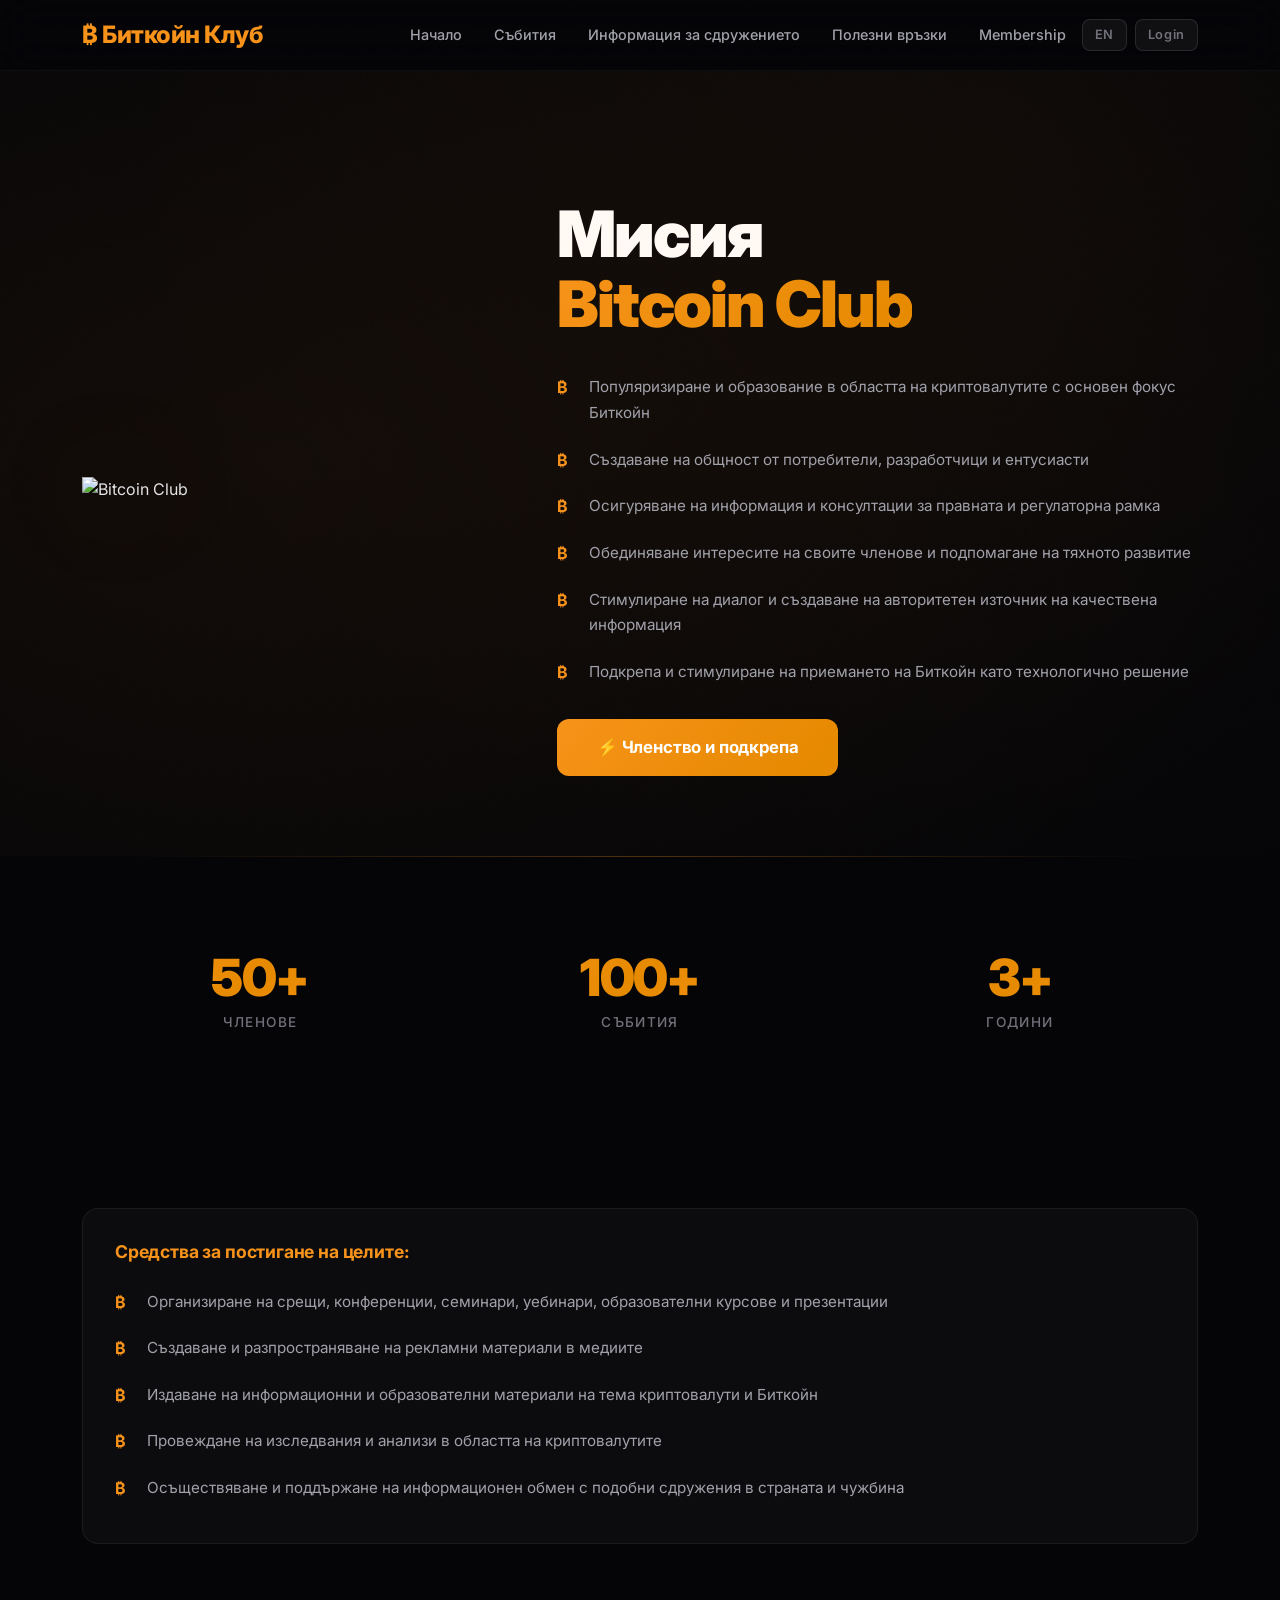
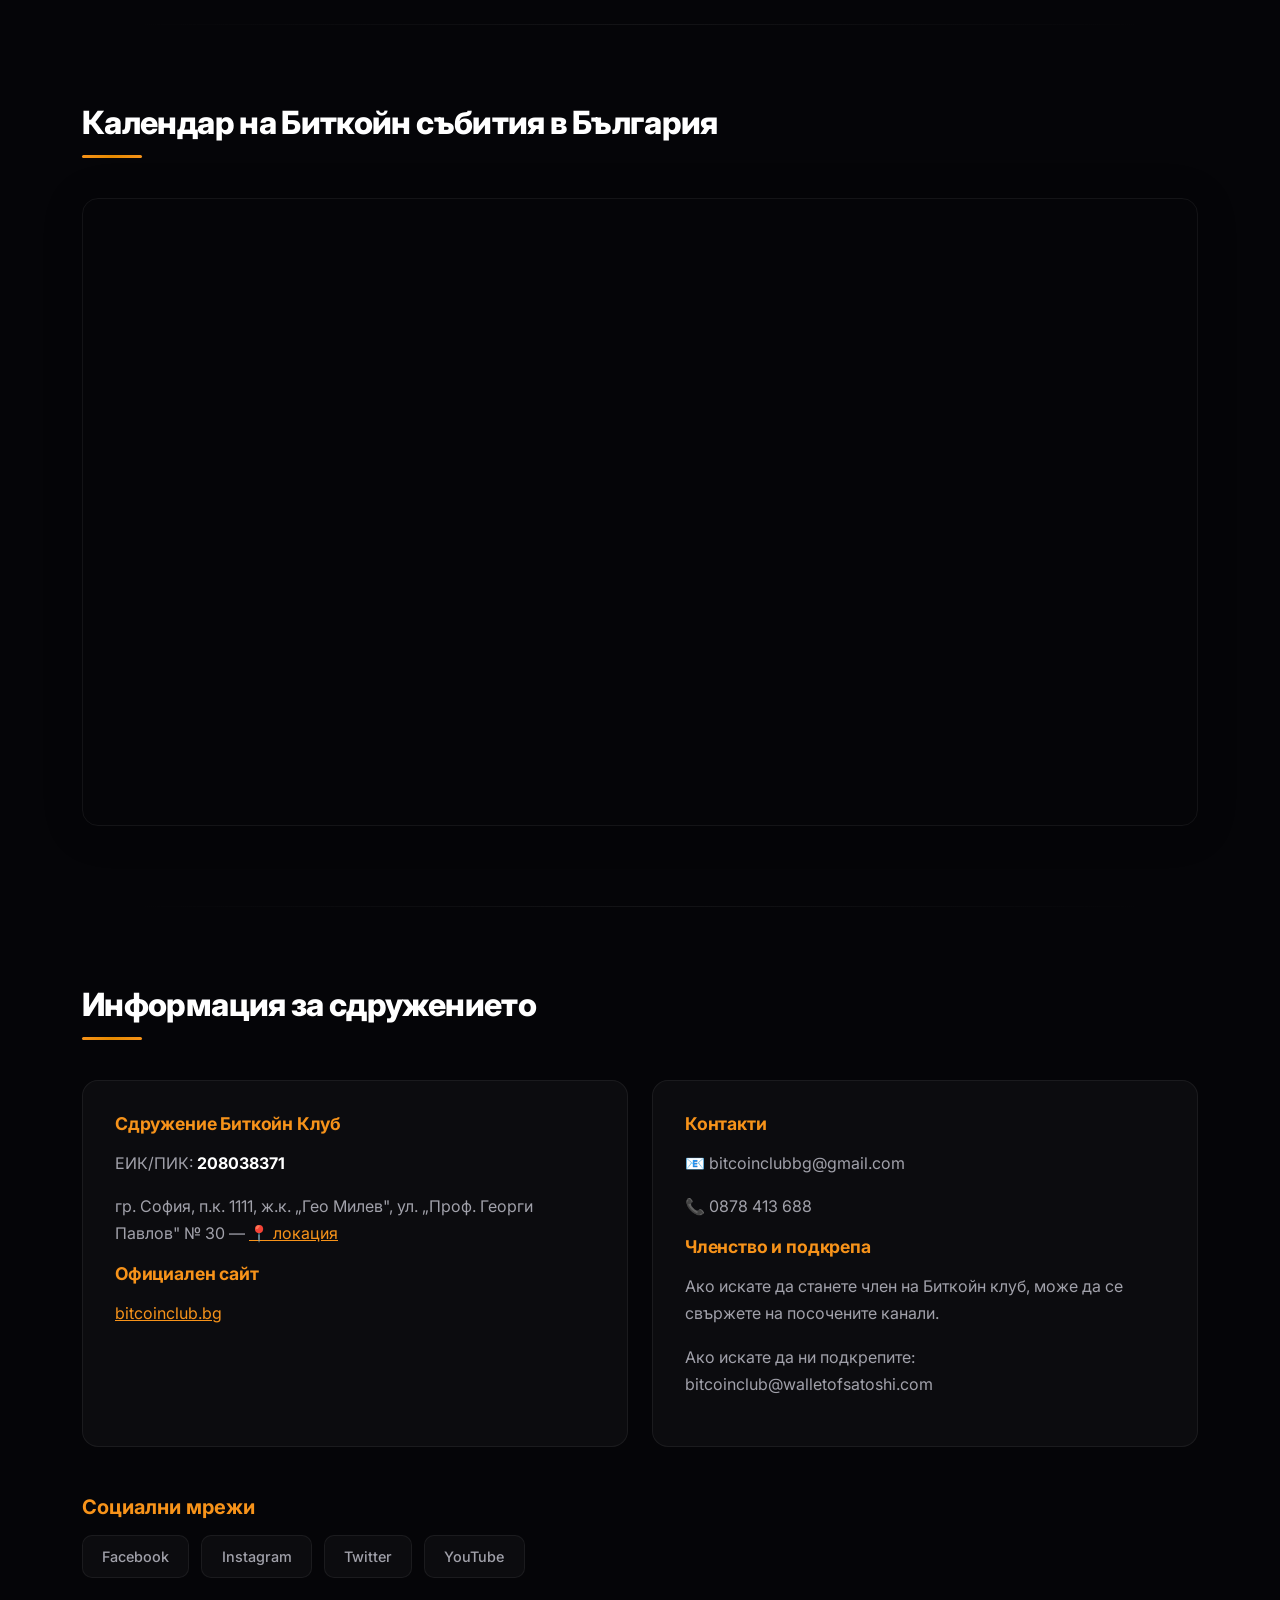
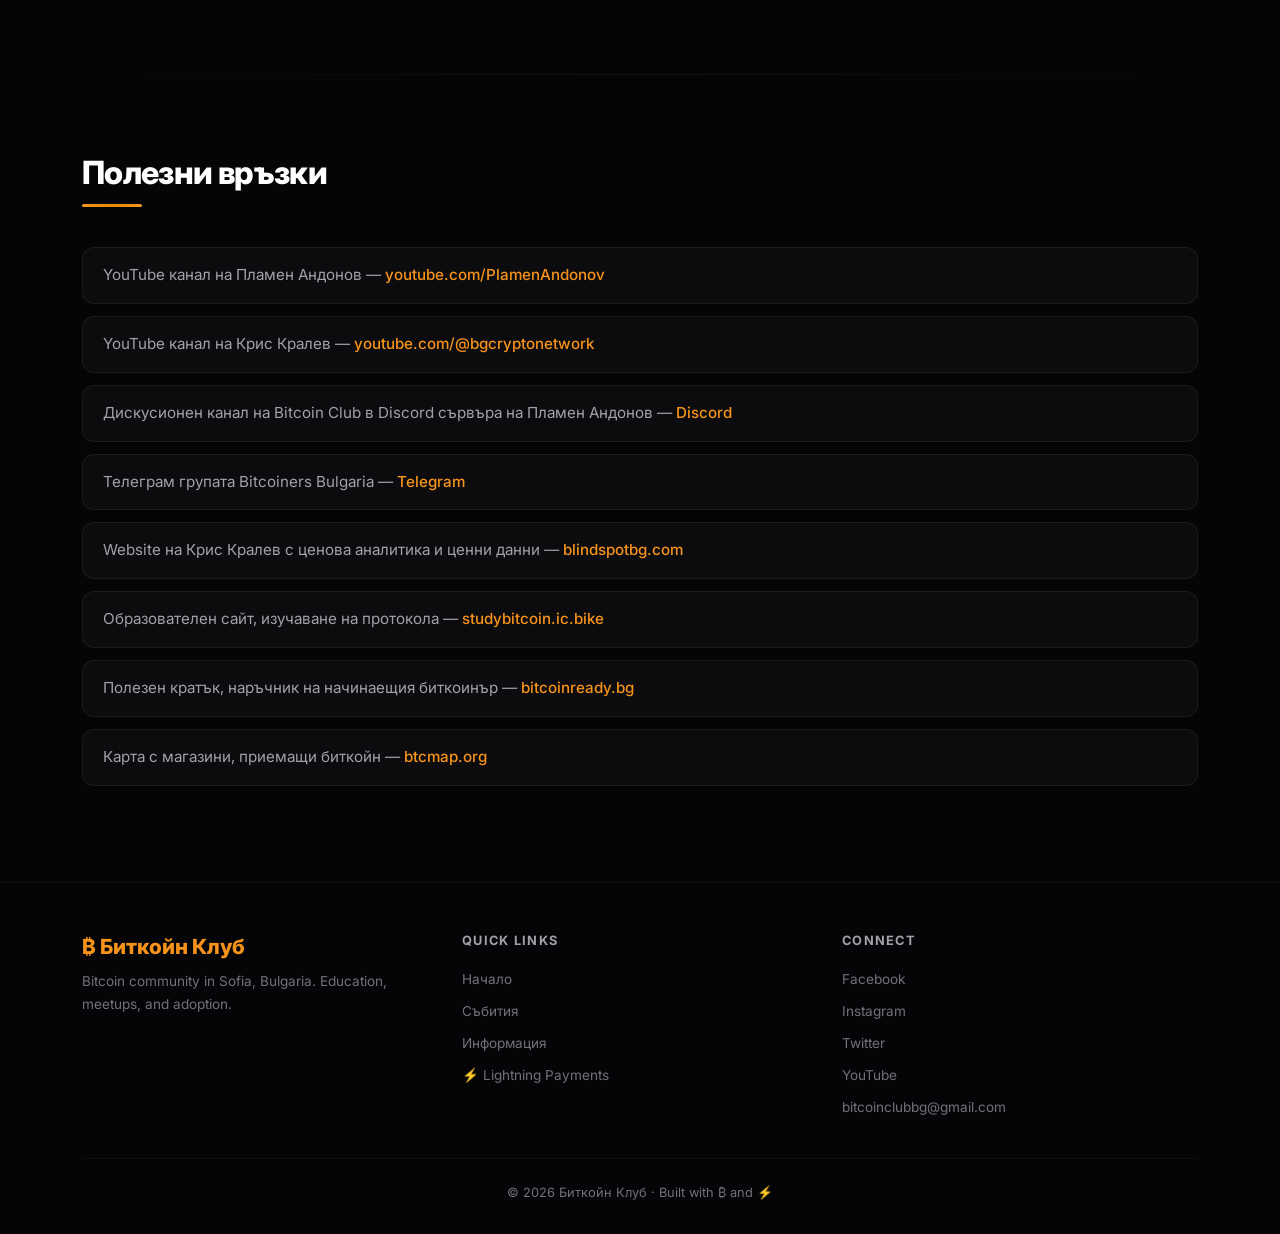
==== docs/index.html @ d2f2cc56 "feat: add static landing page deployment" ====
<!DOCTYPE html>
<html lang="bg" style="scroll-behavior: smooth;">
<head>
    <meta charset="utf-8" />
    <meta name="viewport" content="width=device-width, initial-scale=1.0" />
    <title>Bitcoin Club Sofia — Preview</title>
    <link rel="preconnect" href="https://fonts.googleapis.com" />
    <link rel="preconnect" href="https://fonts.gstatic.com" crossorigin />
    <link href="https://fonts.googleapis.com/css2?family=Inter:wght@300;400;500;600;700;800;900&display=swap" rel="stylesheet" />
    <link href="https://cdn.jsdelivr.net/npm/bootstrap@5.3.3/dist/css/bootstrap.min.css" rel="stylesheet" />
    <style>
/* Site base */
html { font-size: 14px; }
@media (min-width: 768px) { html { font-size: 16px; } }
html, body {
  background-color: #050508;
  color: #e4e4e7;
  font-family: 'Inter', -apple-system, BlinkMacSystemFont, 'Segoe UI', sans-serif;
}
a { color: #f7931a; transition: color 0.2s; }
a:hover { color: #ffa940; }

/* Landing Page — Bitcoin Club Sofia | Modern Redesign */
:root {
  --btc-orange: #f7931a;
  --btc-orange-light: #ffa940;
  --btc-dark: #0a0a0f;
  --btc-darker: #050508;
  --btc-card: rgba(255, 255, 255, 0.03);
  --btc-card-border: rgba(255, 255, 255, 0.06);
  --btc-card-hover: rgba(255, 255, 255, 0.05);
  --btc-accent: #f7931a;
  --btc-text: #e4e4e7;
  --btc-text-secondary: #a1a1aa;
  --btc-muted: #71717a;
  --btc-glow: rgba(247, 147, 26, 0.15);
  --btc-gradient: linear-gradient(135deg, #f7931a 0%, #e68a00 50%, #f7931a 100%);
  --radius: 16px;
  --transition: 0.3s cubic-bezier(0.4, 0, 0.2, 1);
}
* { font-family: 'Inter', -apple-system, BlinkMacSystemFont, 'Segoe UI', sans-serif; }
body { background-color: var(--btc-darker); color: var(--btc-text); overflow-x: hidden; }

.bc-navbar {
  background: rgba(5, 5, 8, 0.6);
  backdrop-filter: blur(20px) saturate(180%);
  -webkit-backdrop-filter: blur(20px) saturate(180%);
  border-bottom: 1px solid rgba(255, 255, 255, 0.04);
  padding: 0.75rem 0;
  transition: all var(--transition);
  z-index: 1000;
}
.bc-navbar.scrolled {
  background: rgba(5, 5, 8, 0.9);
  border-bottom-color: rgba(247, 147, 26, 0.1);
  box-shadow: 0 4px 30px rgba(0, 0, 0, 0.3);
}
.bc-navbar .navbar-brand { font-weight: 800; color: var(--btc-orange) !important; font-size: 1.5rem; letter-spacing: -0.02em; }
.bc-navbar .nav-link {
  color: var(--btc-text-secondary) !important; font-weight: 500; font-size: 0.9rem;
  padding: 0.5rem 1rem !important; transition: color var(--transition); position: relative;
}
.bc-navbar .nav-link::after {
  content: ''; position: absolute; bottom: 0; left: 50%; width: 0; height: 2px;
  background: var(--btc-orange); transition: all var(--transition); transform: translateX(-50%); border-radius: 1px;
}
.bc-navbar .nav-link:hover { color: #fff !important; }
.bc-navbar .nav-link:hover::after { width: 60%; }
.bc-lang-button {
  color: var(--btc-muted); background: rgba(255,255,255,0.05); border: 1px solid rgba(255,255,255,0.1);
  border-radius: 8px; padding: 0.35rem 0.75rem; font-size: 0.8rem; font-weight: 600;
  letter-spacing: 0.05em; transition: all var(--transition); text-decoration: none;
}
.bc-lang-button:hover { border-color: var(--btc-orange); color: var(--btc-orange); background: rgba(247,147,26,0.05); }
.navbar-toggler { border: 1px solid rgba(255,255,255,0.1); padding: 0.4rem 0.6rem; }
.navbar-toggler-icon { filter: invert(1); }

.bc-hero {
  padding: 8rem 0 5rem; position: relative; overflow: hidden; min-height: 80vh; display: flex; align-items: center;
}
.bc-hero::before {
  content: ''; position: absolute; top: -50%; left: -20%; width: 140%; height: 200%;
  background: radial-gradient(ellipse at 30% 50%, rgba(247,147,26,0.06) 0%, transparent 60%),
              radial-gradient(ellipse at 70% 30%, rgba(247,147,26,0.04) 0%, transparent 50%);
  pointer-events: none; animation: heroGlow 8s ease-in-out infinite alternate;
}
@keyframes heroGlow { 0% { opacity: 0.6; transform: scale(1); } 100% { opacity: 1; transform: scale(1.05); } }
.bc-hero h1 {
  font-size: clamp(2.5rem, 5vw, 4rem); font-weight: 900; color: #fff; line-height: 1.1;
  letter-spacing: -0.03em; margin-bottom: 1.5rem;
}
.bc-hero h1 .bc-highlight {
  background: var(--btc-gradient); background-size: 200% auto;
  -webkit-background-clip: text; -webkit-text-fill-color: transparent; background-clip: text;
  animation: shimmer 3s ease-in-out infinite;
}
@keyframes shimmer { 0%, 100% { background-position: 0% center; } 50% { background-position: 200% center; } }
.bc-hero-img {
  max-width: 320px;
  filter: drop-shadow(0 0 60px rgba(247,147,26,0.25)) drop-shadow(0 0 120px rgba(247,147,26,0.1));
  animation: float 6s ease-in-out infinite;
}
@keyframes float { 0%, 100% { transform: translateY(0); } 50% { transform: translateY(-15px); } }

.bc-goals { list-style: none; padding: 0; margin: 0; }
.bc-goals li { padding: 0.65rem 0 0.65rem 2rem; position: relative; line-height: 1.7; color: var(--btc-text-secondary); font-size: 0.95rem; }
.bc-goals li::before { content: '₿'; position: absolute; left: 0; color: var(--btc-orange); font-weight: 700; font-size: 1rem; }

.bc-cta {
  background: var(--btc-gradient); background-size: 200% auto; color: #fff; border: none;
  padding: 1rem 2.5rem; font-size: 1.05rem; font-weight: 700; border-radius: 12px;
  text-decoration: none; display: inline-flex; align-items: center; gap: 0.5rem;
  transition: all var(--transition); position: relative; overflow: hidden; letter-spacing: -0.01em;
}
.bc-cta:hover {
  transform: translateY(-3px); color: #fff; background-position: right center;
  box-shadow: 0 8px 30px rgba(247,147,26,0.35), 0 0 60px rgba(247,147,26,0.1);
}

.bc-stats { padding: 4rem 0; position: relative; }
.bc-stats::before { content: ''; position: absolute; top: 0; left: 10%; right: 10%; height: 1px; background: linear-gradient(90deg, transparent, rgba(247,147,26,0.3), transparent); }
.bc-stat-item { text-align: center; padding: 2rem 1rem; }
.bc-stat-number {
  font-size: clamp(2.5rem, 4vw, 3.5rem); font-weight: 900;
  background: var(--btc-gradient); -webkit-background-clip: text; -webkit-text-fill-color: transparent;
  background-clip: text; line-height: 1; margin-bottom: 0.5rem; letter-spacing: -0.03em;
}
.bc-stat-label { font-size: 0.85rem; color: var(--btc-muted); font-weight: 500; text-transform: uppercase; letter-spacing: 0.1em; }

.bc-section { padding: 5rem 0; position: relative; }
.bc-section + .bc-section::before { content: ''; position: absolute; top: 0; left: 10%; right: 10%; height: 1px; background: linear-gradient(90deg, transparent, rgba(255,255,255,0.06), transparent); }
.bc-section-title {
  font-size: clamp(1.5rem, 3vw, 2rem); font-weight: 800; color: #fff; margin-bottom: 2.5rem;
  letter-spacing: -0.02em; position: relative; display: inline-block;
}
.bc-section-title::after { content: ''; display: block; width: 60px; height: 3px; background: var(--btc-gradient); border-radius: 2px; margin-top: 0.75rem; }

.bc-card {
  background: var(--btc-card); border: 1px solid var(--btc-card-border); border-radius: var(--radius);
  padding: 2rem; transition: all var(--transition); position: relative; overflow: hidden;
}
.bc-card:hover { background: var(--btc-card-hover); border-color: rgba(247,147,26,0.12); transform: translateY(-2px); box-shadow: 0 8px 40px rgba(0,0,0,0.2); }
.bc-card h5 { color: var(--btc-orange); font-weight: 700; font-size: 1.1rem; letter-spacing: -0.01em; margin-bottom: 1rem; }
.bc-card p { color: var(--btc-text-secondary); line-height: 1.7; }

.bc-calendar-wrap { border-radius: var(--radius); overflow: hidden; border: 1px solid var(--btc-card-border); box-shadow: 0 4px 40px rgba(0,0,0,0.2); }

.bc-social-links { display: flex; flex-wrap: wrap; gap: 0.75rem; list-style: none; padding: 0; }
.bc-social-links a {
  display: inline-flex; align-items: center; gap: 0.5rem; padding: 0.6rem 1.2rem;
  background: var(--btc-card); border: 1px solid var(--btc-card-border); border-radius: 10px;
  color: var(--btc-text-secondary); text-decoration: none; font-size: 0.9rem; font-weight: 500;
  transition: all var(--transition);
}
.bc-social-links a:hover { border-color: var(--btc-orange); color: var(--btc-orange); background: rgba(247,147,26,0.05); transform: translateY(-2px); box-shadow: 0 4px 20px rgba(247,147,26,0.1); }

.bc-links-list { list-style: none; padding: 0; }
.bc-links-list li {
  padding: 1rem 1.25rem; border: 1px solid var(--btc-card-border); border-radius: 12px; margin-bottom: 0.75rem;
  background: var(--btc-card); transition: all var(--transition); font-size: 0.95rem; color: var(--btc-text-secondary);
}
.bc-links-list li:hover { border-color: rgba(247,147,26,0.15); background: var(--btc-card-hover); transform: translateX(4px); }
.bc-links-list a { color: var(--btc-orange); text-decoration: none; font-weight: 500; }
.bc-links-list a:hover { color: var(--btc-orange-light); }

.bc-footer { background: var(--btc-darker); border-top: 1px solid rgba(255,255,255,0.04); padding: 3rem 0 2rem; }
.bc-footer-brand { font-weight: 800; font-size: 1.3rem; color: var(--btc-orange); margin-bottom: 0.5rem; }
.bc-footer-text { color: var(--btc-muted); font-size: 0.85rem; line-height: 1.7; }
.bc-footer-title { font-weight: 700; font-size: 0.8rem; text-transform: uppercase; letter-spacing: 0.1em; color: var(--btc-text-secondary); margin-bottom: 1rem; }
.bc-footer-links { list-style: none; padding: 0; margin: 0; }
.bc-footer-links li { margin-bottom: 0.5rem; }
.bc-footer-links a { color: var(--btc-muted); text-decoration: none; font-size: 0.85rem; transition: color var(--transition); }
.bc-footer-links a:hover { color: var(--btc-orange); }
.bc-footer-bottom { border-top: 1px solid rgba(255,255,255,0.04); padding-top: 1.5rem; margin-top: 2rem; text-align: center; color: var(--btc-muted); font-size: 0.8rem; }

@media (max-width: 768px) {
  .bc-hero { padding: 6rem 0 3rem; min-height: auto; }
  .bc-hero-img { max-width: 200px; margin-bottom: 2rem; }
  .bc-section { padding: 3rem 0; }
  .bc-stat-item { padding: 1rem; }
  .bc-card { padding: 1.5rem; }
}
@media (max-width: 576px) {
  .bc-hero h1 { font-size: 2rem; }
  .bc-cta { width: 100%; justify-content: center; }
}

body::after {
  content: ''; position: fixed; inset: 0;
  background-image: url("data:image/svg+xml,%3Csvg viewBox='0 0 256 256' xmlns='http://www.w3.org/2000/svg'%3E%3Cfilter id='noise'%3E%3CfeTurbulence type='fractalNoise' baseFrequency='0.9' numOctaves='4' stitchTiles='stitch'/%3E%3C/filter%3E%3Crect width='100%25' height='100%25' filter='url(%23noise)' opacity='0.015'/%3E%3C/svg%3E");
  pointer-events: none; z-index: 9999; opacity: 0.4;
}
    </style>
</head>
<body>

<nav class="navbar navbar-expand-lg bc-navbar sticky-top" id="mainNav">
    <div class="container">
        <a class="navbar-brand" href="#home">₿ Биткойн Клуб</a>
        <button class="navbar-toggler" type="button" data-bs-toggle="collapse" data-bs-target="#navbarSupportedContent">
            <span class="navbar-toggler-icon"></span>
        </button>
        <div class="collapse navbar-collapse justify-content-end" id="navbarSupportedContent">
            <ul class="navbar-nav mb-2 mb-lg-0">
                <li class="nav-item"><a class="nav-link" href="#home">Начало</a></li>
                <li class="nav-item"><a class="nav-link" href="#calendar">Събития</a></li>
                <li class="nav-item"><a class="nav-link" href="#info">Информация за сдружението</a></li>
                <li class="nav-item"><a class="nav-link" href="#links">Полезни връзки</a></li>
                <li class="nav-item"><a class="nav-link" href="#">Membership</a></li>
            </ul>
            <div class="d-flex align-items-center">
                <a class="btn btn-sm bc-lang-button" href="#">EN</a>
            </div>
            <div class="d-flex align-items-center ms-2">
                <a class="btn btn-sm bc-lang-button" href="#">Login</a>
            </div>
        </div>
    </div>
</nav>

<section class="bc-hero" id="home">
    <div class="container">
        <div class="row align-items-center">
            <div class="col-12 col-md-5 text-center text-md-start mb-4 mb-md-0">
                <img src="https://upload.wikimedia.org/wikipedia/commons/thumb/4/46/Bitcoin.svg/800px-Bitcoin.svg.png" class="bc-hero-img img-fluid" alt="Bitcoin Club" />
            </div>
            <div class="col-12 col-md-7">
                <h1>Мисия<br/><span class="bc-highlight">Bitcoin Club</span></h1>
                <ul class="bc-goals mt-4">
                    <li>Популяризиране и образование в областта на криптовалутите с основен фокус Биткойн</li>
                    <li>Създаване на общност от потребители, разработчици и ентусиасти</li>
                    <li>Осигуряване на информация и консултации за правната и регулаторна рамка</li>
                    <li>Обединяване интересите на своите членове и подпомагане на тяхното развитие</li>
                    <li>Стимулиране на диалог и създаване на авторитетен източник на качествена информация</li>
                    <li>Подкрепа и стимулиране на приемането на Биткойн като технологично решение</li>
                </ul>
                <a href="#" class="bc-cta mt-4">⚡ Членство и подкрепа</a>
            </div>
        </div>
    </div>
</section>

<section class="bc-stats">
    <div class="container">
        <div class="row">
            <div class="col-4">
                <div class="bc-stat-item">
                    <div class="bc-stat-number">50+</div>
                    <div class="bc-stat-label">Членове</div>
                </div>
            </div>
            <div class="col-4">
                <div class="bc-stat-item">
                    <div class="bc-stat-number">100+</div>
                    <div class="bc-stat-label">Събития</div>
                </div>
            </div>
            <div class="col-4">
                <div class="bc-stat-item">
                    <div class="bc-stat-number">3+</div>
                    <div class="bc-stat-label">Години</div>
                </div>
            </div>
        </div>
    </div>
</section>

<section class="bc-section">
    <div class="container">
        <div class="bc-card">
            <h5>Средства за постигане на целите:</h5>
            <ul class="bc-goals">
                <li>Организиране на срещи, конференции, семинари, уебинари, образователни курсове и презентации</li>
                <li>Създаване и разпространяване на рекламни материали в медиите</li>
                <li>Издаване на информационни и образователни материали на тема криптовалути и Биткойн</li>
                <li>Провеждане на изследвания и анализи в областта на криптовалутите</li>
                <li>Осъществяване и поддържане на информационен обмен с подобни сдружения в страната и чужбина</li>
            </ul>
        </div>
    </div>
</section>

<section class="bc-section" id="calendar">
    <div class="container">
        <h2 class="bc-section-title">Календар на Биткойн събития в България</h2>
        <div class="bc-calendar-wrap">
            <div class="ratio ratio-16x9">
                <iframe src="https://calendar.google.com/calendar/embed?src=ef1b943ddbe088897fb86e9ddac3a57f3bbc0f303c93f6608369ff1926fc97cc%40group.calendar.google.com&ctz=Europe%2FSofia" style="border: 0;" loading="lazy"></iframe>
            </div>
        </div>
    </div>
</section>

<section class="bc-section" id="info">
    <div class="container">
        <h2 class="bc-section-title">Информация за сдружението</h2>
        <div class="row g-4">
            <div class="col-md-6">
                <div class="bc-card h-100">
                    <h5>Сдружение Биткойн Клуб</h5>
                    <p>ЕИК/ПИК: <strong style="color: #fff;">208038371</strong></p>
                    <p>гр. София, п.к. 1111, ж.к. „Гео Милев", ул. „Проф. Георги Павлов" № 30 —
                        <a href="https://maps.app.goo.gl/t3J85eSAowYXqP7S8" target="_blank" style="color: var(--btc-orange);">📍 локация</a>
                    </p>
                    <h5 class="mt-3">Официален сайт</h5>
                    <p><a href="http://bitcoinclub.bg" target="_blank" style="color: var(--btc-orange);">bitcoinclub.bg</a></p>
                </div>
            </div>
            <div class="col-md-6">
                <div class="bc-card h-100">
                    <h5>Контакти</h5>
                    <p>📧 bitcoinclubbg@gmail.com</p>
                    <p>📞 0878 413 688</p>
                    <h5 class="mt-3">Членство и подкрепа</h5>
                    <p>Ако искате да станете член на Биткойн клуб, може да се свържете на посочените канали.</p>
                    <p>Ако искате да ни подкрепите: bitcoinclub@walletofsatoshi.com</p>
                </div>
            </div>
        </div>
        <div class="mt-5">
            <h5 style="color: var(--btc-orange); font-weight: 700;">Социални мрежи</h5>
            <ul class="bc-social-links mt-3">
                <li><a href="https://www.facebook.com/bitcoinclubbg" target="_blank">Facebook</a></li>
                <li><a href="https://www.instagram.com/bitcoinclubbg" target="_blank">Instagram</a></li>
                <li><a href="https://twitter.com/bitcoinclubbg" target="_blank">Twitter</a></li>
                <li><a href="https://www.youtube.com/@bitcoinclubbg" target="_blank">YouTube</a></li>
            </ul>
        </div>
    </div>
</section>

<section class="bc-section" id="links">
    <div class="container">
        <h2 class="bc-section-title">Полезни връзки</h2>
        <ul class="bc-links-list">
            <li>YouTube канал на Пламен Андонов — <a href="https://www.youtube.com/PlamenAndonov" target="_blank">youtube.com/PlamenAndonov</a></li>
            <li>YouTube канал на Крис Кралев — <a href="https://www.youtube.com/@bgcryptonetwork" target="_blank">youtube.com/@bgcryptonetwork</a></li>
            <li>Дискусионен канал на Bitcoin Club в Discord сървъра на Пламен Андонов — <a href="https://discord.com/channels/798854534537543701/1163216416674168952" target="_blank">Discord</a></li>
            <li>Телеграм групата Bitcoiners Bulgaria — <a href="https://t.me/+YqOiz2O6xZc4YTM0" target="_blank">Telegram</a></li>
            <li>Website на Крис Кралев с ценова аналитика и ценни данни — <a href="https://www.blindspotbg.com/bg" target="_blank">blindspotbg.com</a></li>
            <li>Образователен сайт, изучаване на протокола — <a href="https://studybitcoin.ic.bike" target="_blank">studybitcoin.ic.bike</a></li>
            <li>Полезен кратък, наръчник на начинаещия биткоинър — <a href="https://bitcoinready.bg/" target="_blank">bitcoinready.bg</a></li>
            <li>Карта с магазини, приемащи биткойн — <a href="https://btcmap.org/" target="_blank">btcmap.org</a></li>
        </ul>
    </div>
</section>

<footer class="bc-footer">
    <div class="container">
        <div class="row g-4">
            <div class="col-md-4">
                <div class="bc-footer-brand">₿ Биткойн Клуб</div>
                <p class="bc-footer-text">Bitcoin community in Sofia, Bulgaria. Education, meetups, and adoption.</p>
            </div>
            <div class="col-md-4">
                <div class="bc-footer-title">Quick Links</div>
                <ul class="bc-footer-links">
                    <li><a href="#home">Начало</a></li>
                    <li><a href="#calendar">Събития</a></li>
                    <li><a href="#info">Информация</a></li>
                    <li><a href="#">⚡ Lightning Payments</a></li>
                </ul>
            </div>
            <div class="col-md-4">
                <div class="bc-footer-title">Connect</div>
                <ul class="bc-footer-links">
                    <li><a href="https://www.facebook.com/bitcoinclubbg" target="_blank">Facebook</a></li>
                    <li><a href="https://www.instagram.com/bitcoinclubbg" target="_blank">Instagram</a></li>
                    <li><a href="https://twitter.com/bitcoinclubbg" target="_blank">Twitter</a></li>
                    <li><a href="https://www.youtube.com/@bitcoinclubbg" target="_blank">YouTube</a></li>
                    <li><a href="mailto:bitcoinclubbg@gmail.com">bitcoinclubbg@gmail.com</a></li>
                </ul>
            </div>
        </div>
        <div class="bc-footer-bottom">&copy; 2026 Биткойн Клуб · Built with ₿ and ⚡</div>
    </div>
</footer>

<script src="https://cdn.jsdelivr.net/npm/bootstrap@5.3.3/dist/js/bootstrap.bundle.min.js"></script>
<script>
const nav = document.getElementById('mainNav');
window.addEventListener('scroll', () => { nav.classList.toggle('scrolled', window.scrollY > 50); });
</script>
</body>
</html>
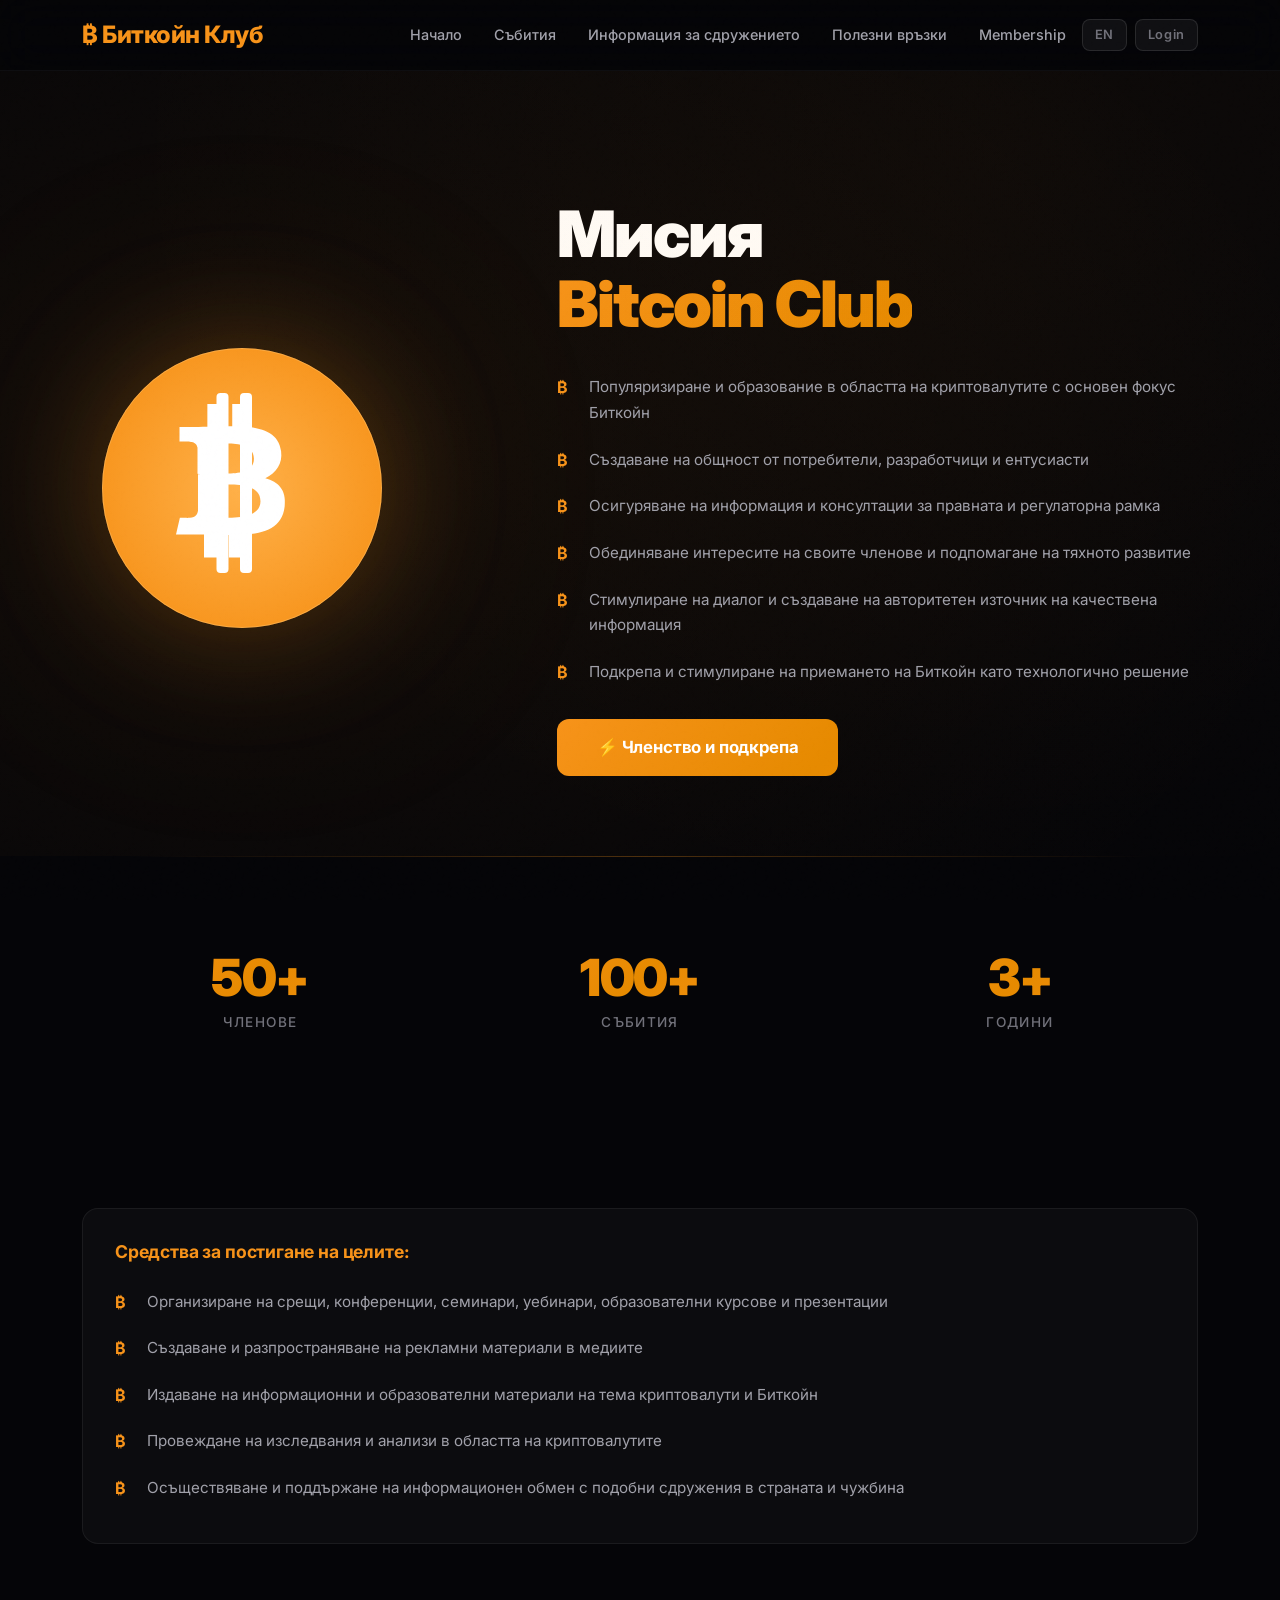
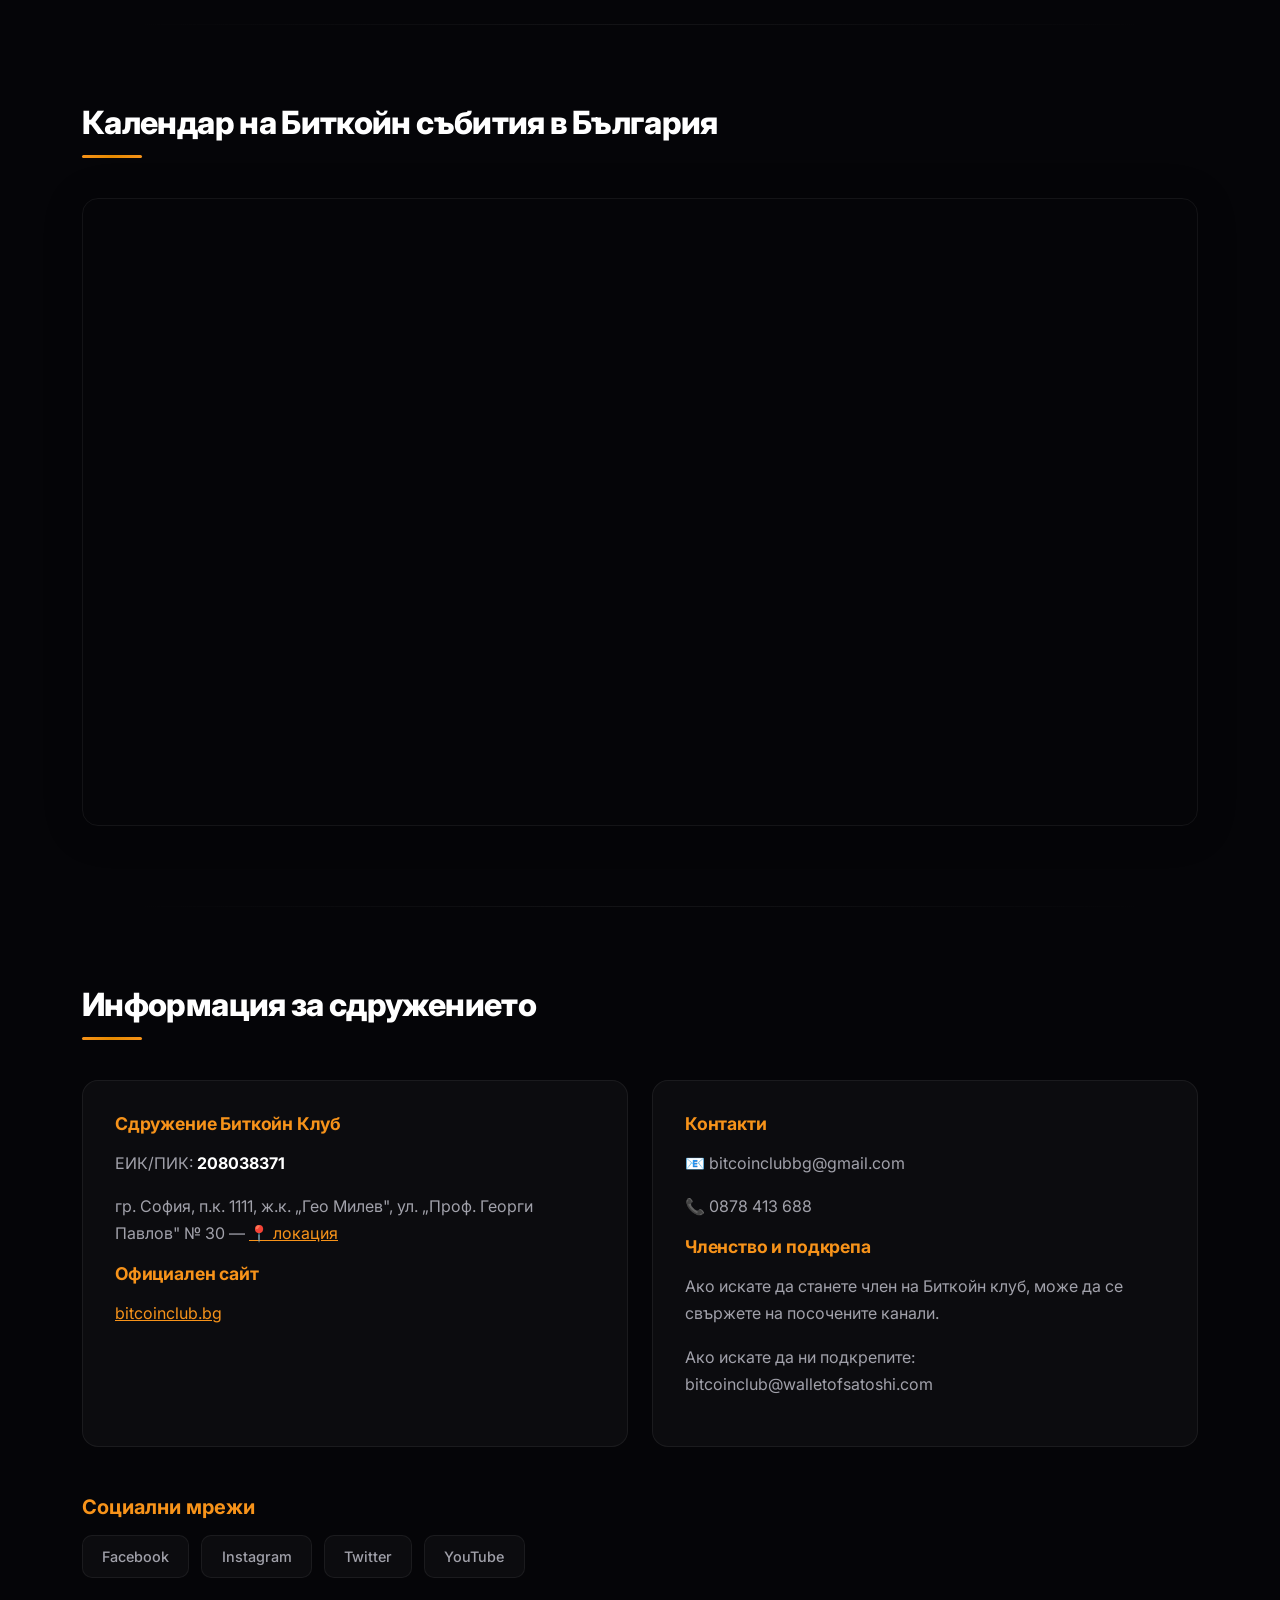
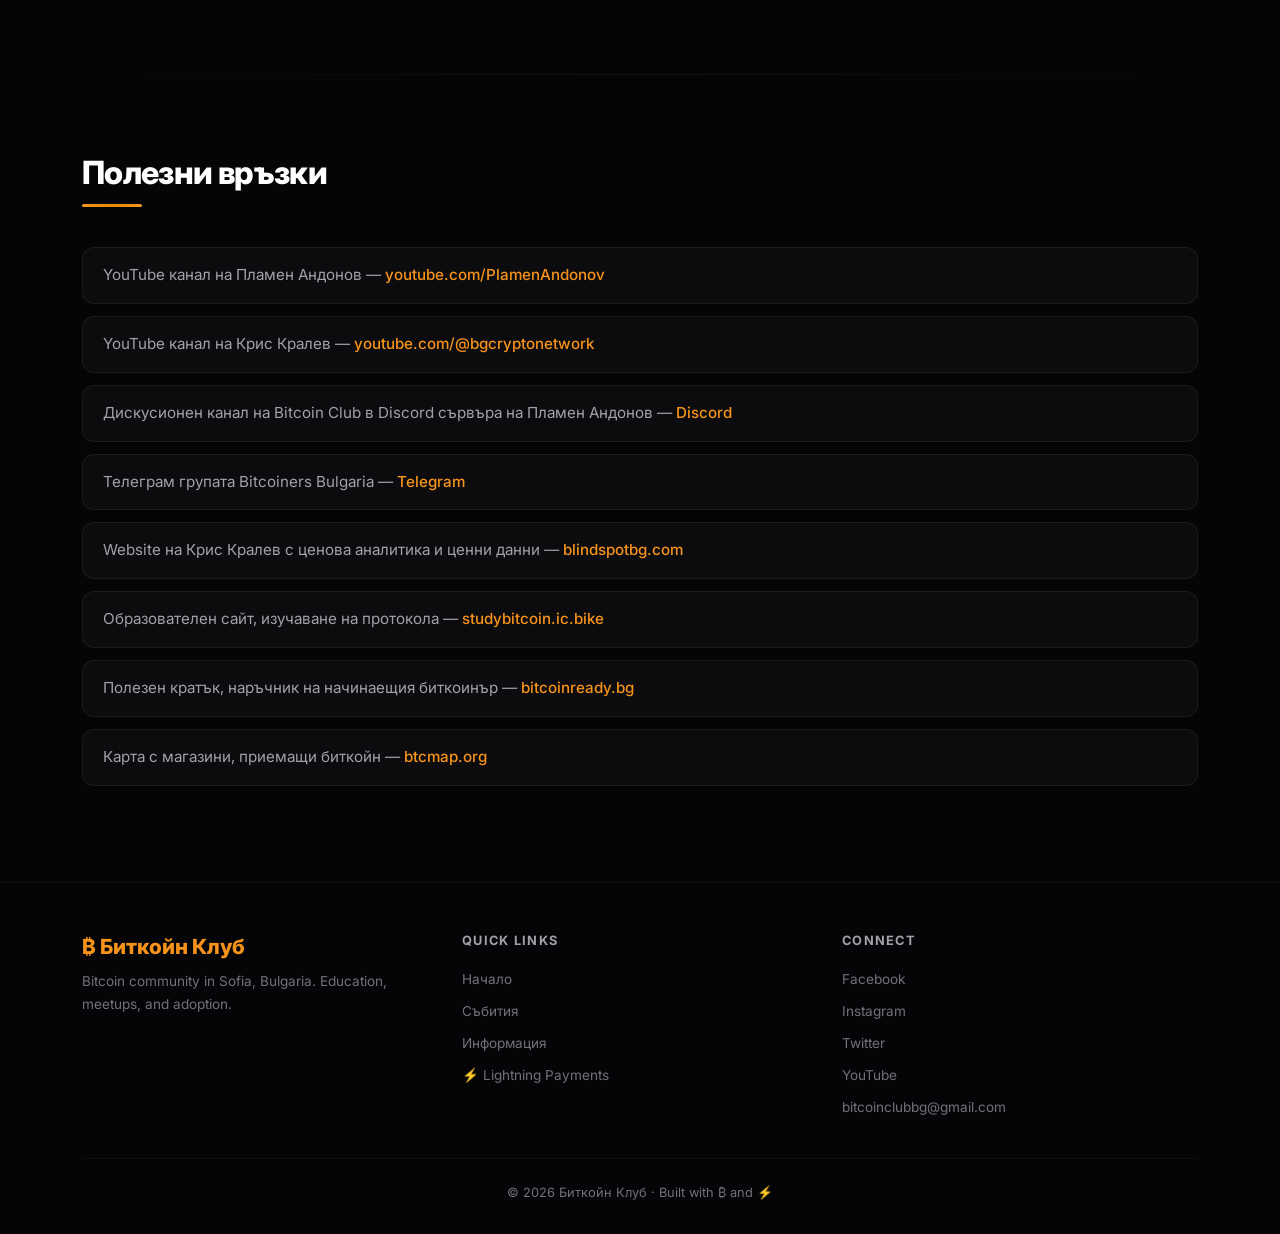
==== commit 9408b8f7: "fix: use local logo asset on landing page" ====
--- a/docs/index.html
+++ b/docs/index.html
@@ -222,7 +222,7 @@
     <div class="container">
         <div class="row align-items-center">
             <div class="col-12 col-md-5 text-center text-md-start mb-4 mb-md-0">
-                <img src="https://upload.wikimedia.org/wikipedia/commons/thumb/4/46/Bitcoin.svg/800px-Bitcoin.svg.png" class="bc-hero-img img-fluid" alt="Bitcoin Club" />
+                <img src="./assets/bitcoin-logo.svg" class="bc-hero-img img-fluid" alt="Bitcoin Club logo" />
             </div>
             <div class="col-12 col-md-7">
                 <h1>Мисия<br/><span class="bc-highlight">Bitcoin Club</span></h1>
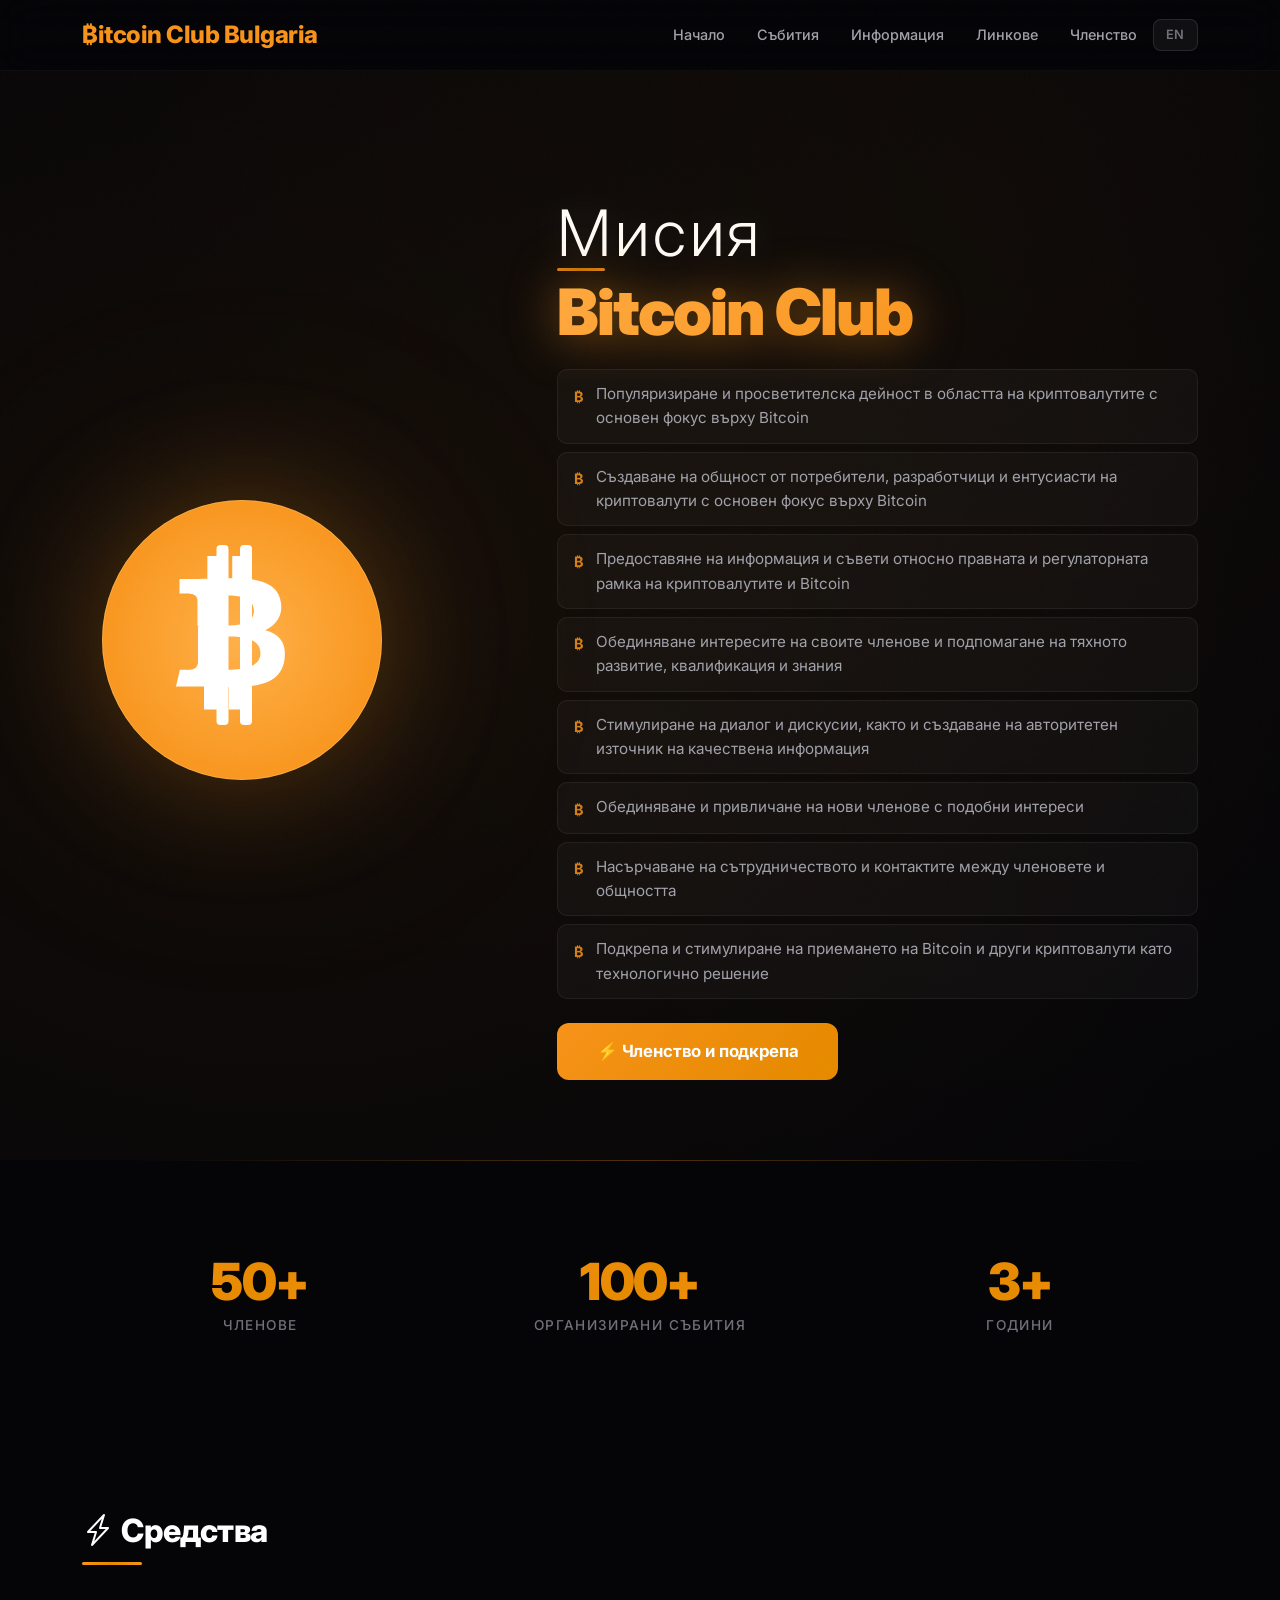
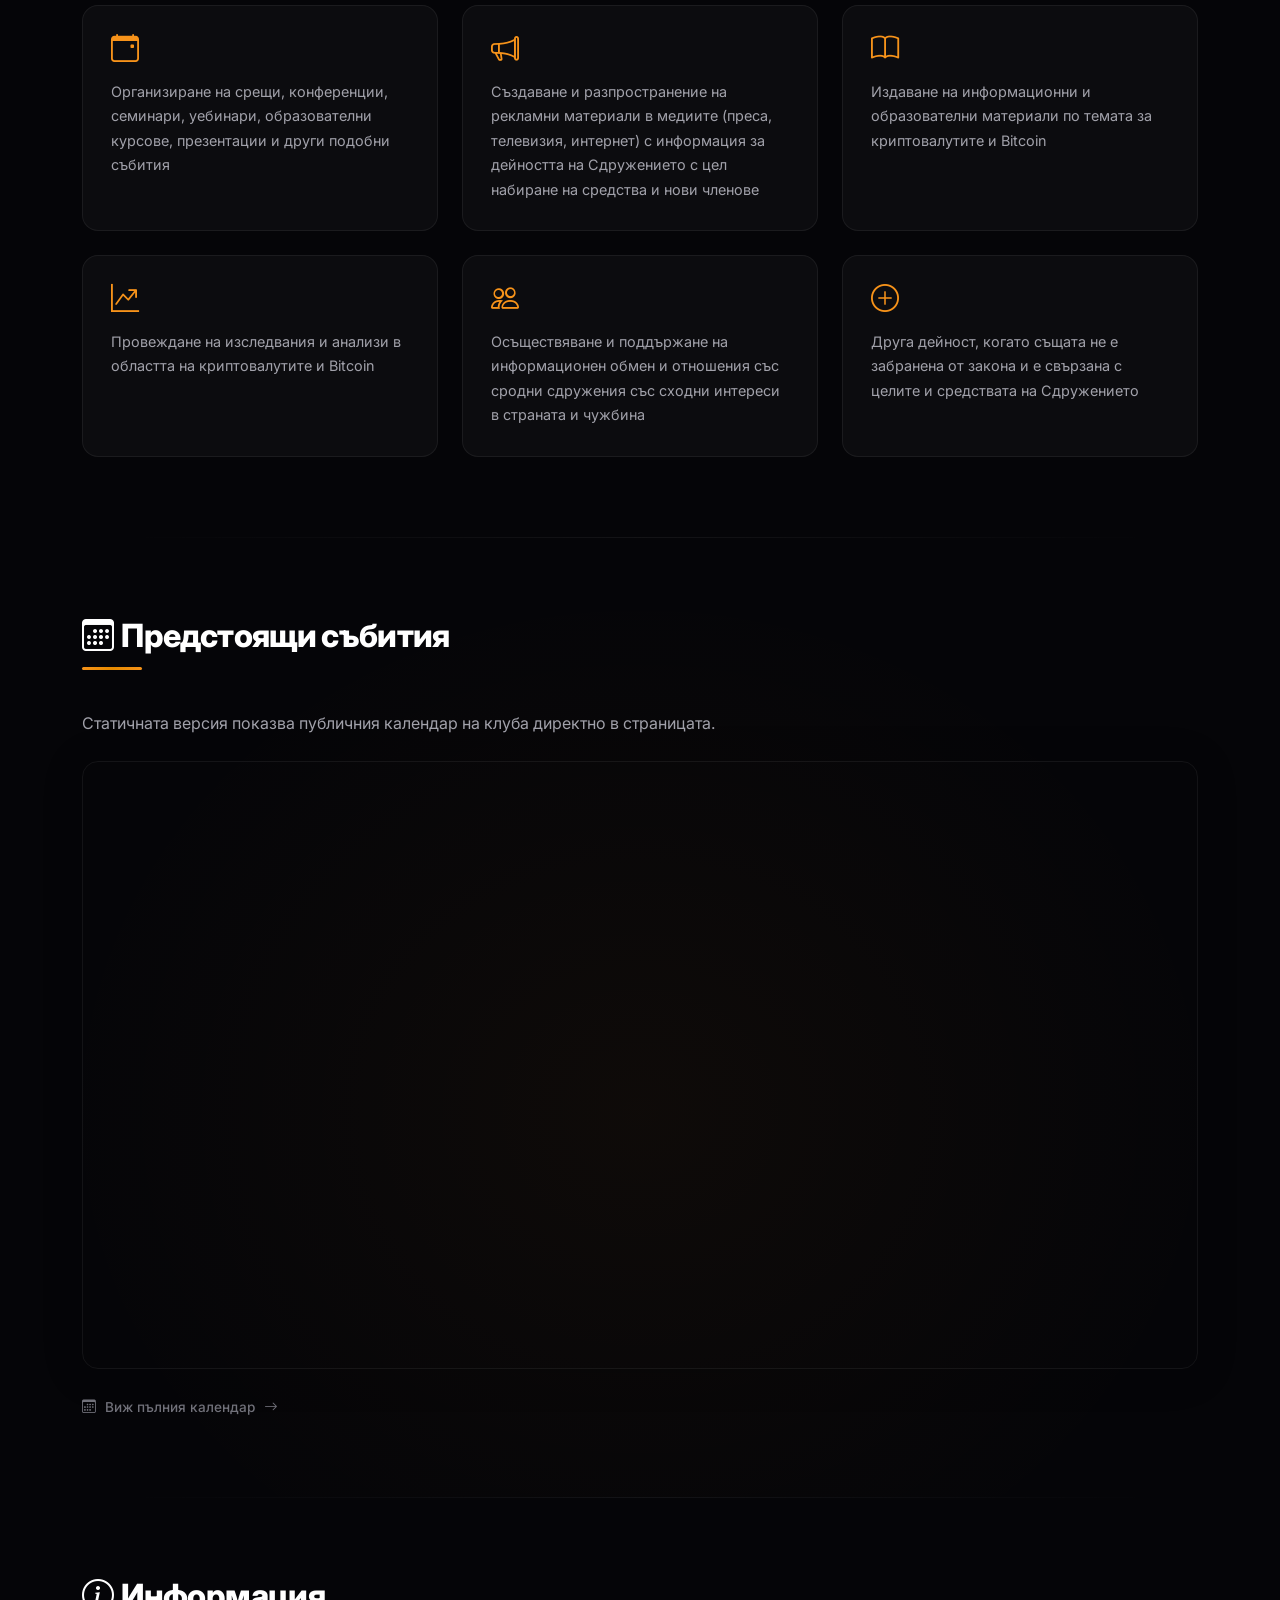
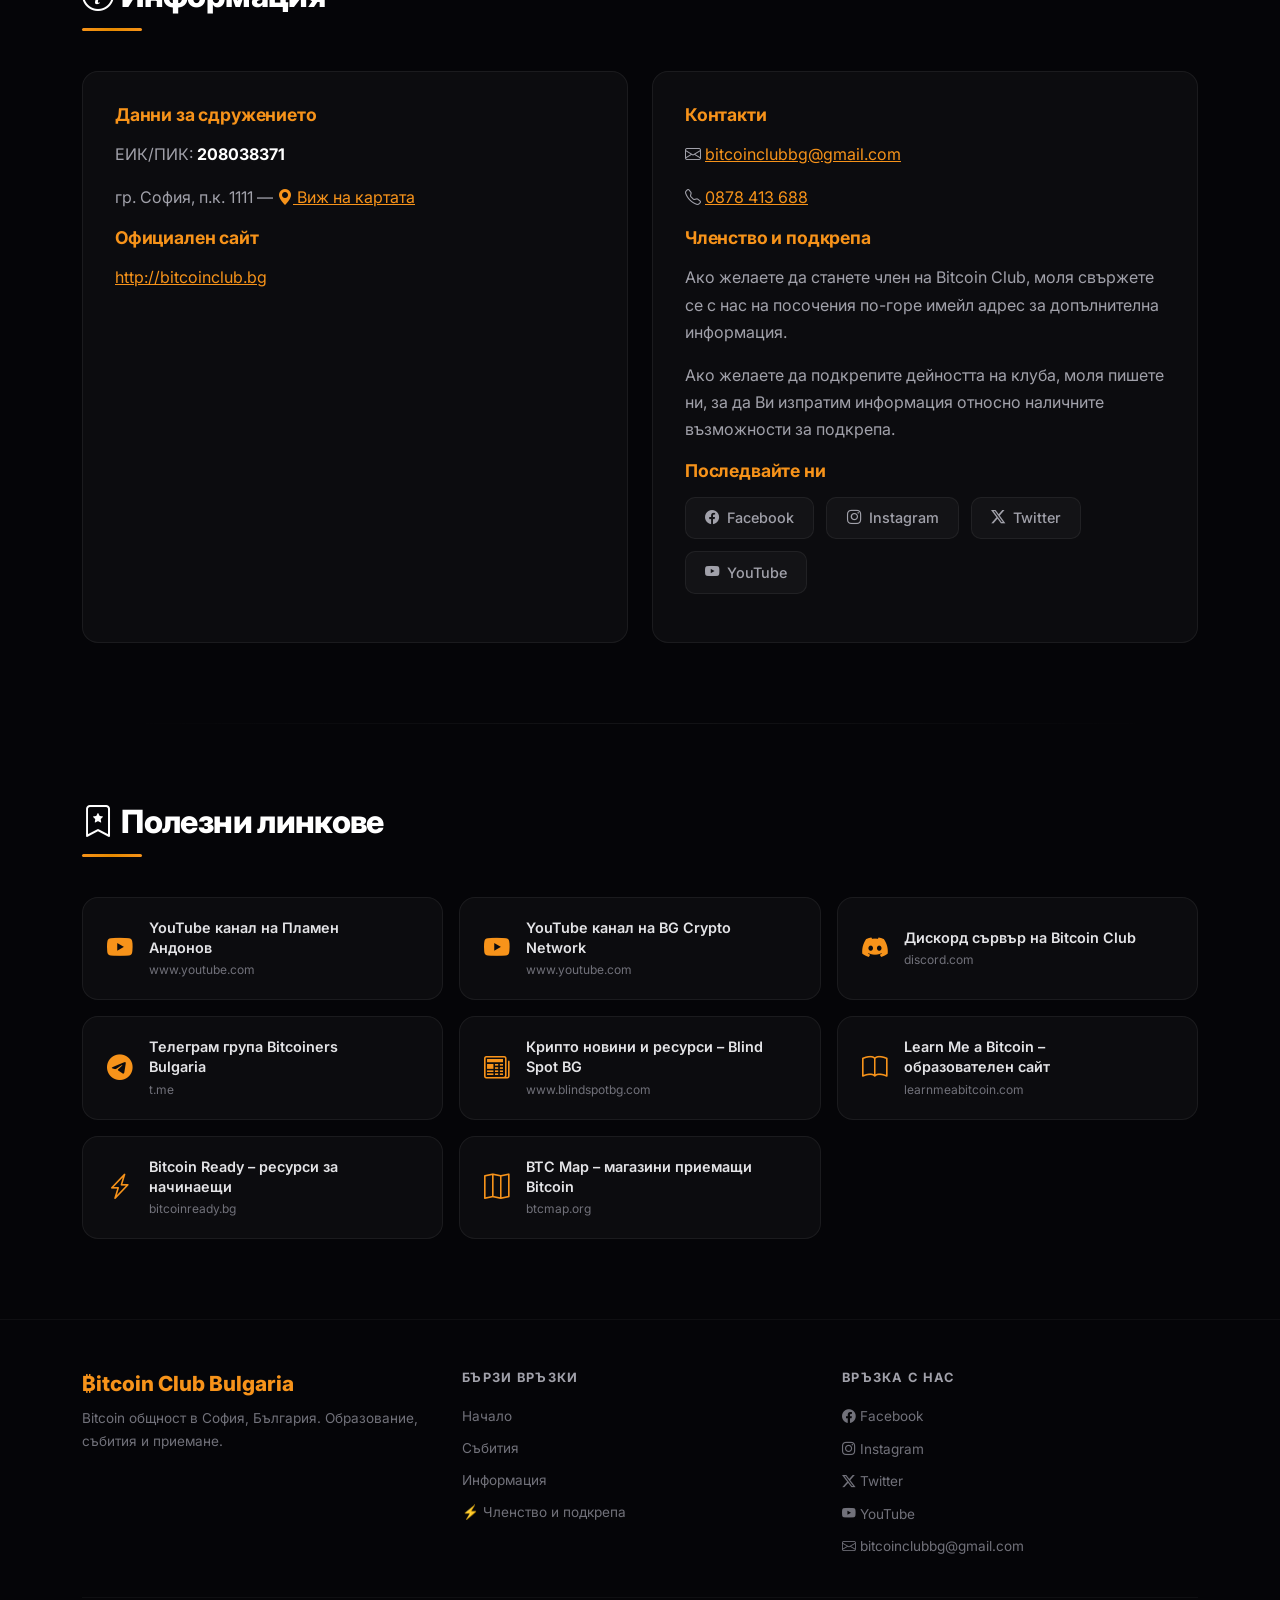
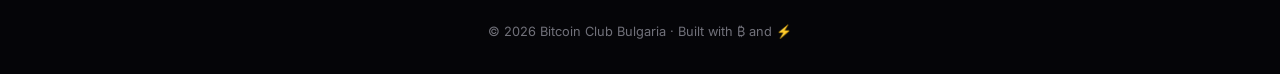
==== commit ecc0a6c6: "feat: refresh static landing page artifacts" ====
--- a/docs/index.html
+++ b/docs/index.html
@@ -3,14 +3,23 @@
 <head>
     <meta charset="utf-8" />
     <meta name="viewport" content="width=device-width, initial-scale=1.0" />
-    <title>Bitcoin Club Sofia — Preview</title>
+    <script async src="https://www.googletagmanager.com/gtag/js?id=AW-18109435335"></script>
+    <script>
+        window.dataLayer = window.dataLayer || [];
+        function gtag(){dataLayer.push(arguments);}
+        gtag('js', new Date());
+        gtag('config', 'AW-18109435335');
+    </script>
+    <title>Bitcoin Club Sofia — Landing Page</title>
     <link rel="preconnect" href="https://fonts.googleapis.com" />
     <link rel="preconnect" href="https://fonts.gstatic.com" crossorigin />
     <link href="https://fonts.googleapis.com/css2?family=Inter:wght@300;400;500;600;700;800;900&display=swap" rel="stylesheet" />
+    <link rel="icon" type="image/x-icon" href="./favicon.ico" />
     <link href="https://cdn.jsdelivr.net/npm/bootstrap@5.3.3/dist/css/bootstrap.min.css" rel="stylesheet" />
+    <link rel="stylesheet" href="https://cdn.jsdelivr.net/npm/bootstrap-icons@1.11.3/font/bootstrap-icons.min.css" />
     <style>
-/* Site base */
-html { font-size: 14px; }
+
+html { font-size: 14px; scroll-behavior: smooth; }
 @media (min-width: 768px) { html { font-size: 16px; } }
 html, body {
   background-color: #050508;
@@ -19,8 +28,18 @@
 }
 a { color: #f7931a; transition: color 0.2s; }
 a:hover { color: #ffa940; }
+.bc-calendar-wrap { border-radius: 16px; overflow: hidden; border: 1px solid rgba(255,255,255,0.06); box-shadow: 0 4px 40px rgba(0,0,0,0.2); }
+.bc-calendar-note { color: #a1a1aa; line-height: 1.7; max-width: 720px; }
+body::after {
+  content: ''; position: fixed; inset: 0;
+  background-image: url("data:image/svg+xml,%3Csvg viewBox='0 0 256 256' xmlns='http://www.w3.org/2000/svg'%3E%3Cfilter id='noise'%3E%3CfeTurbulence type='fractalNoise' baseFrequency='0.9' numOctaves='4' stitchTiles='stitch'/%3E%3C/filter%3E%3Crect width='100%25' height='100%25' filter='url(%23noise)' opacity='0.015'/%3E%3C/svg%3E");
+  pointer-events: none; z-index: 9999; opacity: 0.4;
+}
 
 /* Landing Page — Bitcoin Club Sofia | Modern Redesign */
+
+@import url('https://fonts.googleapis.com/css2?family=Inter:wght@300;400;500;600;700;800;900&display=swap');
+
 :root {
   --btc-orange: #f7931a;
   --btc-orange-light: #ffa940;
@@ -38,8 +57,24 @@
   --radius: 16px;
   --transition: 0.3s cubic-bezier(0.4, 0, 0.2, 1);
 }
-* { font-family: 'Inter', -apple-system, BlinkMacSystemFont, 'Segoe UI', sans-serif; }
-body { background-color: var(--btc-darker); color: var(--btc-text); overflow-x: hidden; }
+
+* {
+  font-family: 'Inter', -apple-system, BlinkMacSystemFont, 'Segoe UI', sans-serif;
+}
+
+html {
+  scroll-behavior: smooth;
+}
+
+body {
+  background-color: var(--btc-darker);
+  color: var(--btc-text);
+  overflow-x: hidden;
+}
+
+/* ═══════════════════════════════════════
+   NAVBAR
+   ═══════════════════════════════════════ */
 
 .bc-navbar {
   background: rgba(5, 5, 8, 0.6);
@@ -50,174 +85,851 @@
   transition: all var(--transition);
   z-index: 1000;
 }
+
 .bc-navbar.scrolled {
   background: rgba(5, 5, 8, 0.9);
   border-bottom-color: rgba(247, 147, 26, 0.1);
   box-shadow: 0 4px 30px rgba(0, 0, 0, 0.3);
 }
-.bc-navbar .navbar-brand { font-weight: 800; color: var(--btc-orange) !important; font-size: 1.5rem; letter-spacing: -0.02em; }
+
+.bc-navbar .navbar-brand {
+  font-weight: 800;
+  color: var(--btc-orange) !important;
+  font-size: 1.5rem;
+  letter-spacing: -0.02em;
+  transition: opacity var(--transition);
+}
+
+.bc-navbar .navbar-brand:hover {
+  opacity: 0.8;
+}
+
 .bc-navbar .nav-link {
-  color: var(--btc-text-secondary) !important; font-weight: 500; font-size: 0.9rem;
-  padding: 0.5rem 1rem !important; transition: color var(--transition); position: relative;
-}
+  color: var(--btc-text-secondary) !important;
+  font-weight: 500;
+  font-size: 0.9rem;
+  padding: 0.5rem 1rem !important;
+  transition: color var(--transition);
+  position: relative;
+}
+
 .bc-navbar .nav-link::after {
-  content: ''; position: absolute; bottom: 0; left: 50%; width: 0; height: 2px;
-  background: var(--btc-orange); transition: all var(--transition); transform: translateX(-50%); border-radius: 1px;
-}
-.bc-navbar .nav-link:hover { color: #fff !important; }
-.bc-navbar .nav-link:hover::after { width: 60%; }
+  content: '';
+  position: absolute;
+  bottom: 0;
+  left: 50%;
+  width: 0;
+  height: 2px;
+  background: var(--btc-orange);
+  transition: all var(--transition);
+  transform: translateX(-50%);
+  border-radius: 1px;
+}
+
+.bc-navbar .nav-link:hover {
+  color: #fff !important;
+}
+
+.bc-navbar .nav-link:hover::after {
+  width: 60%;
+}
+
 .bc-lang-button {
-  color: var(--btc-muted); background: rgba(255,255,255,0.05); border: 1px solid rgba(255,255,255,0.1);
-  border-radius: 8px; padding: 0.35rem 0.75rem; font-size: 0.8rem; font-weight: 600;
-  letter-spacing: 0.05em; transition: all var(--transition); text-decoration: none;
-}
-.bc-lang-button:hover { border-color: var(--btc-orange); color: var(--btc-orange); background: rgba(247,147,26,0.05); }
-.navbar-toggler { border: 1px solid rgba(255,255,255,0.1); padding: 0.4rem 0.6rem; }
-.navbar-toggler-icon { filter: invert(1); }
+  color: var(--btc-muted);
+  background: rgba(255, 255, 255, 0.05);
+  border: 1px solid rgba(255, 255, 255, 0.1);
+  border-radius: 8px;
+  padding: 0.35rem 0.75rem;
+  font-size: 0.8rem;
+  font-weight: 600;
+  letter-spacing: 0.05em;
+  transition: all var(--transition);
+}
+
+.bc-lang-button:hover {
+  border-color: var(--btc-orange);
+  color: var(--btc-orange);
+  background: rgba(247, 147, 26, 0.05);
+}
+
+.navbar-toggler {
+  border: 1px solid rgba(255, 255, 255, 0.1);
+  padding: 0.4rem 0.6rem;
+}
+
+.navbar-toggler-icon {
+  filter: invert(1);
+}
+
+/* ═══════════════════════════════════════
+   HERO SECTION
+   ═══════════════════════════════════════ */
 
 .bc-hero {
-  padding: 8rem 0 5rem; position: relative; overflow: hidden; min-height: 80vh; display: flex; align-items: center;
-}
+  padding: 8rem 0 5rem;
+  position: relative;
+  overflow: hidden;
+  min-height: 80vh;
+  display: flex;
+  align-items: center;
+}
+
 .bc-hero::before {
-  content: ''; position: absolute; top: -50%; left: -20%; width: 140%; height: 200%;
-  background: radial-gradient(ellipse at 30% 50%, rgba(247,147,26,0.06) 0%, transparent 60%),
-              radial-gradient(ellipse at 70% 30%, rgba(247,147,26,0.04) 0%, transparent 50%);
-  pointer-events: none; animation: heroGlow 8s ease-in-out infinite alternate;
-}
-@keyframes heroGlow { 0% { opacity: 0.6; transform: scale(1); } 100% { opacity: 1; transform: scale(1.05); } }
+  content: '';
+  position: absolute;
+  top: -50%;
+  left: -20%;
+  width: 140%;
+  height: 200%;
+  background: radial-gradient(ellipse at 30% 50%, rgba(247, 147, 26, 0.06) 0%, transparent 60%),
+              radial-gradient(ellipse at 70% 30%, rgba(247, 147, 26, 0.04) 0%, transparent 50%);
+  pointer-events: none;
+  animation: heroGlow 8s ease-in-out infinite alternate;
+}
+
+@keyframes heroGlow {
+  0% { opacity: 0.6; transform: scale(1); }
+  100% { opacity: 1; transform: scale(1.05); }
+}
+
 .bc-hero h1 {
-  font-size: clamp(2.5rem, 5vw, 4rem); font-weight: 900; color: #fff; line-height: 1.1;
-  letter-spacing: -0.03em; margin-bottom: 1.5rem;
-}
+  font-size: clamp(2.5rem, 5vw, 4rem);
+  font-weight: 900;
+  color: #fff;
+  line-height: 1.05;
+  letter-spacing: -0.03em;
+  margin-bottom: 1.5rem;
+  display: flex;
+  flex-direction: column;
+  gap: 0.1rem;
+}
+
+.bc-hero h1 .bc-title-top {
+  display: block;
+  font-weight: 300;
+  letter-spacing: 0.06em;
+  text-shadow: 0 0 40px rgba(255,255,255,0.15);
+}
+
 .bc-hero h1 .bc-highlight {
-  background: var(--btc-gradient); background-size: 200% auto;
-  -webkit-background-clip: text; -webkit-text-fill-color: transparent; background-clip: text;
+  display: block;
+  background: linear-gradient(135deg, #ffa940 0%, #f7931a 40%, #e8820a 70%, #ffa940 100%);
+  background-size: 200% auto;
+  -webkit-background-clip: text;
+  -webkit-text-fill-color: transparent;
+  background-clip: text;
   animation: shimmer 3s ease-in-out infinite;
-}
-@keyframes shimmer { 0%, 100% { background-position: 0% center; } 50% { background-position: 200% center; } }
+  filter: drop-shadow(0 2px 24px rgba(247, 147, 26, 0.5));
+  position: relative;
+}
+
+.bc-hero h1 .bc-highlight::before {
+  content: '';
+  display: block;
+  width: 3rem;
+  height: 3px;
+  background: var(--btc-gradient);
+  border-radius: 2px;
+  margin-bottom: 0.45rem;
+  opacity: 0.85;
+}
+
+@keyframes shimmer {
+  0%, 100% { background-position: 0% center; }
+  50% { background-position: 200% center; }
+}
+
 .bc-hero-img {
   max-width: 320px;
-  filter: drop-shadow(0 0 60px rgba(247,147,26,0.25)) drop-shadow(0 0 120px rgba(247,147,26,0.1));
+  filter: drop-shadow(0 0 60px rgba(247, 147, 26, 0.25))
+          drop-shadow(0 0 120px rgba(247, 147, 26, 0.1));
   animation: float 6s ease-in-out infinite;
 }
-@keyframes float { 0%, 100% { transform: translateY(0); } 50% { transform: translateY(-15px); } }
-
-.bc-goals { list-style: none; padding: 0; margin: 0; }
-.bc-goals li { padding: 0.65rem 0 0.65rem 2rem; position: relative; line-height: 1.7; color: var(--btc-text-secondary); font-size: 0.95rem; }
-.bc-goals li::before { content: '₿'; position: absolute; left: 0; color: var(--btc-orange); font-weight: 700; font-size: 1rem; }
-
+
+@keyframes float {
+  0%, 100% { transform: translateY(0); }
+  50% { transform: translateY(-15px); }
+}
+
+/* Goal list in hero */
+.bc-goals {
+  list-style: none;
+  padding: 0;
+  margin: 0;
+  display: flex;
+  flex-direction: column;
+  gap: 0.5rem;
+}
+
+.bc-goals li {
+  padding: 0.75rem 1rem;
+  position: relative;
+  line-height: 1.6;
+  color: var(--btc-text-secondary);
+  font-size: 0.95rem;
+  background: var(--btc-card);
+  border: 1px solid var(--btc-card-border);
+  border-radius: 10px;
+  display: flex;
+  align-items: flex-start;
+  gap: 0.75rem;
+  transition: all var(--transition);
+}
+
+.bc-goals li::before {
+  content: '₿';
+  color: var(--btc-orange);
+  font-weight: 700;
+  font-size: 0.9rem;
+  flex-shrink: 0;
+  margin-top: 0.15rem;
+  opacity: 0.85;
+  transition: opacity var(--transition);
+}
+
+.bc-goals li:hover {
+  background: var(--btc-card-hover);
+  border-color: rgba(247, 147, 26, 0.15);
+  color: var(--btc-text);
+  transform: translateX(4px);
+}
+
+.bc-goals li:hover::before {
+  opacity: 1;
+}
+
+/* CTA Button */
 .bc-cta {
-  background: var(--btc-gradient); background-size: 200% auto; color: #fff; border: none;
-  padding: 1rem 2.5rem; font-size: 1.05rem; font-weight: 700; border-radius: 12px;
-  text-decoration: none; display: inline-flex; align-items: center; gap: 0.5rem;
-  transition: all var(--transition); position: relative; overflow: hidden; letter-spacing: -0.01em;
-}
+  background: var(--btc-gradient);
+  background-size: 200% auto;
+  color: #fff;
+  border: none;
+  padding: 1rem 2.5rem;
+  font-size: 1.05rem;
+  font-weight: 700;
+  border-radius: 12px;
+  text-decoration: none;
+  display: inline-flex;
+  align-items: center;
+  gap: 0.5rem;
+  transition: all var(--transition);
+  position: relative;
+  overflow: hidden;
+  letter-spacing: -0.01em;
+}
+
+.bc-cta::before {
+  content: '';
+  position: absolute;
+  inset: 0;
+  background: linear-gradient(rgba(255,255,255,0.15), transparent);
+  opacity: 0;
+  transition: opacity var(--transition);
+}
+
 .bc-cta:hover {
-  transform: translateY(-3px); color: #fff; background-position: right center;
-  box-shadow: 0 8px 30px rgba(247,147,26,0.35), 0 0 60px rgba(247,147,26,0.1);
-}
-
-.bc-stats { padding: 4rem 0; position: relative; }
-.bc-stats::before { content: ''; position: absolute; top: 0; left: 10%; right: 10%; height: 1px; background: linear-gradient(90deg, transparent, rgba(247,147,26,0.3), transparent); }
-.bc-stat-item { text-align: center; padding: 2rem 1rem; }
+  transform: translateY(-3px);
+  box-shadow: 0 8px 30px rgba(247, 147, 26, 0.35),
+              0 0 60px rgba(247, 147, 26, 0.1);
+  color: #fff;
+  background-position: right center;
+}
+
+.bc-cta:hover::before {
+  opacity: 1;
+}
+
+/* ═══════════════════════════════════════
+   STATS SECTION
+   ═══════════════════════════════════════ */
+
+.bc-stats {
+  padding: 4rem 0;
+  position: relative;
+}
+
+.bc-stats::before {
+  content: '';
+  position: absolute;
+  top: 0;
+  left: 10%;
+  right: 10%;
+  height: 1px;
+  background: linear-gradient(90deg, transparent, rgba(247, 147, 26, 0.3), transparent);
+}
+
+.bc-stat-item {
+  text-align: center;
+  padding: 2rem 1rem;
+}
+
 .bc-stat-number {
-  font-size: clamp(2.5rem, 4vw, 3.5rem); font-weight: 900;
-  background: var(--btc-gradient); -webkit-background-clip: text; -webkit-text-fill-color: transparent;
-  background-clip: text; line-height: 1; margin-bottom: 0.5rem; letter-spacing: -0.03em;
-}
-.bc-stat-label { font-size: 0.85rem; color: var(--btc-muted); font-weight: 500; text-transform: uppercase; letter-spacing: 0.1em; }
-
-.bc-section { padding: 5rem 0; position: relative; }
-.bc-section + .bc-section::before { content: ''; position: absolute; top: 0; left: 10%; right: 10%; height: 1px; background: linear-gradient(90deg, transparent, rgba(255,255,255,0.06), transparent); }
+  font-size: clamp(2.5rem, 4vw, 3.5rem);
+  font-weight: 900;
+  background: var(--btc-gradient);
+  -webkit-background-clip: text;
+  -webkit-text-fill-color: transparent;
+  background-clip: text;
+  line-height: 1;
+  margin-bottom: 0.5rem;
+  letter-spacing: -0.03em;
+}
+
+.bc-stat-label {
+  font-size: 0.85rem;
+  color: var(--btc-muted);
+  font-weight: 500;
+  text-transform: uppercase;
+  letter-spacing: 0.1em;
+}
+
+/* ═══════════════════════════════════════
+   SECTIONS (general)
+   ═══════════════════════════════════════ */
+
+.bc-section {
+  padding: 5rem 0;
+  position: relative;
+}
+
+.bc-section + .bc-section::before {
+  content: '';
+  position: absolute;
+  top: 0;
+  left: 10%;
+  right: 10%;
+  height: 1px;
+  background: linear-gradient(90deg, transparent, rgba(255, 255, 255, 0.06), transparent);
+}
+
 .bc-section-title {
-  font-size: clamp(1.5rem, 3vw, 2rem); font-weight: 800; color: #fff; margin-bottom: 2.5rem;
-  letter-spacing: -0.02em; position: relative; display: inline-block;
-}
-.bc-section-title::after { content: ''; display: block; width: 60px; height: 3px; background: var(--btc-gradient); border-radius: 2px; margin-top: 0.75rem; }
+  font-size: clamp(1.5rem, 3vw, 2rem);
+  font-weight: 800;
+  color: #fff;
+  margin-bottom: 2.5rem;
+  letter-spacing: -0.02em;
+  position: relative;
+  display: inline-block;
+}
+
+.bc-section-title::after {
+  content: '';
+  display: block;
+  width: 60px;
+  height: 3px;
+  background: var(--btc-gradient);
+  border-radius: 2px;
+  margin-top: 0.75rem;
+}
+
+/* ═══════════════════════════════════════
+   CARDS (glassmorphism)
+   ═══════════════════════════════════════ */
 
 .bc-card {
-  background: var(--btc-card); border: 1px solid var(--btc-card-border); border-radius: var(--radius);
-  padding: 2rem; transition: all var(--transition); position: relative; overflow: hidden;
-}
-.bc-card:hover { background: var(--btc-card-hover); border-color: rgba(247,147,26,0.12); transform: translateY(-2px); box-shadow: 0 8px 40px rgba(0,0,0,0.2); }
-.bc-card h5 { color: var(--btc-orange); font-weight: 700; font-size: 1.1rem; letter-spacing: -0.01em; margin-bottom: 1rem; }
-.bc-card p { color: var(--btc-text-secondary); line-height: 1.7; }
-
-.bc-calendar-wrap { border-radius: var(--radius); overflow: hidden; border: 1px solid var(--btc-card-border); box-shadow: 0 4px 40px rgba(0,0,0,0.2); }
-
-.bc-social-links { display: flex; flex-wrap: wrap; gap: 0.75rem; list-style: none; padding: 0; }
+  background: var(--btc-card);
+  border: 1px solid var(--btc-card-border);
+  border-radius: var(--radius);
+  padding: 2rem;
+  transition: all var(--transition);
+  position: relative;
+  overflow: hidden;
+}
+
+.bc-card::before {
+  content: '';
+  position: absolute;
+  inset: 0;
+  border-radius: var(--radius);
+  padding: 1px;
+  background: linear-gradient(135deg, rgba(247, 147, 26, 0), rgba(247, 147, 26, 0.1), rgba(247, 147, 26, 0));
+  -webkit-mask: linear-gradient(#fff 0 0) content-box, linear-gradient(#fff 0 0);
+  mask: linear-gradient(#fff 0 0) content-box, linear-gradient(#fff 0 0);
+  -webkit-mask-composite: xor;
+  mask-composite: exclude;
+  opacity: 0;
+  transition: opacity var(--transition);
+  pointer-events: none;
+}
+
+.bc-card:hover {
+  background: var(--btc-card-hover);
+  border-color: rgba(247, 147, 26, 0.12);
+  transform: translateY(-2px);
+  box-shadow: 0 8px 40px rgba(0, 0, 0, 0.2);
+}
+
+.bc-card:hover::before {
+  opacity: 1;
+}
+
+.bc-card h5 {
+  color: var(--btc-orange);
+  font-weight: 700;
+  font-size: 1.1rem;
+  letter-spacing: -0.01em;
+  margin-bottom: 1rem;
+}
+
+.bc-card p {
+  color: var(--btc-text-secondary);
+  line-height: 1.7;
+}
+
+/* ═══════════════════════════════════════
+   MEANS GRID CARDS
+   ═══════════════════════════════════════ */
+
+.bc-means-card {
+  background: var(--btc-card);
+  border: 1px solid var(--btc-card-border);
+  border-radius: var(--radius);
+  padding: 1.75rem;
+  height: 100%;
+  display: flex;
+  flex-direction: column;
+  gap: 1rem;
+  transition: all var(--transition);
+  position: relative;
+  overflow: hidden;
+}
+
+.bc-means-card::before {
+  content: '';
+  position: absolute;
+  inset: 0;
+  border-radius: var(--radius);
+  padding: 1px;
+  background: linear-gradient(135deg, rgba(247, 147, 26, 0), rgba(247, 147, 26, 0.1), rgba(247, 147, 26, 0));
+  -webkit-mask: linear-gradient(#fff 0 0) content-box, linear-gradient(#fff 0 0);
+  mask: linear-gradient(#fff 0 0) content-box, linear-gradient(#fff 0 0);
+  -webkit-mask-composite: xor;
+  mask-composite: exclude;
+  opacity: 0;
+  transition: opacity var(--transition);
+}
+
+.bc-means-card:hover {
+  background: var(--btc-card-hover);
+  border-color: rgba(247, 147, 26, 0.12);
+  transform: translateY(-3px);
+  box-shadow: 0 8px 40px rgba(0, 0, 0, 0.2);
+}
+
+.bc-means-card:hover::before {
+  opacity: 1;
+}
+
+.bc-means-icon {
+  font-size: 1.75rem;
+  color: var(--btc-orange);
+  line-height: 1;
+}
+
+.bc-means-text {
+  color: var(--btc-text-secondary);
+  font-size: 0.9rem;
+  line-height: 1.7;
+  margin: 0;
+}
+
+/* ═══════════════════════════════════════
+   EVENTS
+   ═══════════════════════════════════════ */
+
+.bc-section--calendar {
+  background: radial-gradient(ellipse at 50% 60%, rgba(247, 147, 26, 0.04) 0%, transparent 65%);
+}
+
+.bc-event-card {
+  display: flex;
+  gap: 1.1rem;
+  align-items: flex-start;
+  background: var(--btc-card);
+  border: 1px solid var(--btc-card-border);
+  border-radius: var(--radius);
+  padding: 1.25rem;
+  height: 100%;
+  transition: all var(--transition);
+  position: relative;
+  overflow: hidden;
+}
+
+.bc-event-card::before {
+  content: '';
+  position: absolute;
+  inset: 0;
+  background: linear-gradient(135deg, rgba(247, 147, 26, 0.04) 0%, transparent 60%);
+  opacity: 0;
+  transition: opacity var(--transition);
+  pointer-events: none;
+}
+
+.bc-event-card:hover {
+  background: var(--btc-card-hover);
+  border-color: rgba(247, 147, 26, 0.15);
+  transform: translateY(-2px);
+  box-shadow: 0 8px 30px rgba(0, 0, 0, 0.2);
+}
+
+.bc-event-card:hover::before {
+  opacity: 1;
+}
+
+.bc-event-date {
+  display: flex;
+  flex-direction: column;
+  align-items: center;
+  justify-content: center;
+  background: rgba(247, 147, 26, 0.08);
+  border: 1px solid rgba(247, 147, 26, 0.18);
+  border-radius: 10px;
+  padding: 0.5rem 0.65rem;
+  min-width: 50px;
+  flex-shrink: 0;
+  gap: 0.05rem;
+}
+
+.bc-event-month {
+  font-size: 0.62rem;
+  font-weight: 700;
+  color: var(--btc-orange);
+  text-transform: uppercase;
+  letter-spacing: 0.06em;
+  line-height: 1;
+}
+
+.bc-event-day {
+  font-size: 1.6rem;
+  font-weight: 900;
+  color: #fff;
+  line-height: 1.1;
+  letter-spacing: -0.02em;
+}
+
+.bc-event-body {
+  flex: 1;
+  min-width: 0;
+  display: flex;
+  flex-direction: column;
+  gap: 0.35rem;
+}
+
+.bc-event-title {
+  font-size: 0.92rem;
+  font-weight: 600;
+  color: #fff;
+  line-height: 1.4;
+}
+
+.bc-event-meta {
+  display: flex;
+  align-items: center;
+  gap: 0.35rem;
+  font-size: 0.78rem;
+  color: var(--btc-muted);
+}
+
+.bc-event-location {
+  font-size: 0.75rem;
+  color: var(--btc-text-secondary);
+  white-space: nowrap;
+  overflow: hidden;
+  text-overflow: ellipsis;
+}
+
+.bc-event-empty {
+  text-align: center;
+  padding: 3rem 1rem;
+  color: var(--btc-muted);
+}
+
+.bc-event-empty-icon {
+  font-size: 2.5rem;
+  display: block;
+  margin-bottom: 1rem;
+  opacity: 0.35;
+}
+
+.bc-calendar-link {
+  display: inline-flex;
+  align-items: center;
+  gap: 0.3rem;
+  color: var(--btc-muted);
+  font-size: 0.85rem;
+  font-weight: 500;
+  text-decoration: none;
+  transition: color var(--transition);
+}
+
+.bc-calendar-link:hover {
+  color: var(--btc-orange);
+}
+
+/* ═══════════════════════════════════════
+   SOCIAL LINKS
+   ═══════════════════════════════════════ */
+
+.bc-social-links {
+  display: flex;
+  flex-wrap: wrap;
+  gap: 0.75rem;
+  list-style: none;
+  padding: 0;
+}
+
 .bc-social-links a {
-  display: inline-flex; align-items: center; gap: 0.5rem; padding: 0.6rem 1.2rem;
-  background: var(--btc-card); border: 1px solid var(--btc-card-border); border-radius: 10px;
-  color: var(--btc-text-secondary); text-decoration: none; font-size: 0.9rem; font-weight: 500;
+  display: inline-flex;
+  align-items: center;
+  gap: 0.5rem;
+  padding: 0.6rem 1.2rem;
+  background: var(--btc-card);
+  border: 1px solid var(--btc-card-border);
+  border-radius: 10px;
+  color: var(--btc-text-secondary);
+  text-decoration: none;
+  font-size: 0.9rem;
+  font-weight: 500;
   transition: all var(--transition);
 }
-.bc-social-links a:hover { border-color: var(--btc-orange); color: var(--btc-orange); background: rgba(247,147,26,0.05); transform: translateY(-2px); box-shadow: 0 4px 20px rgba(247,147,26,0.1); }
-
-.bc-links-list { list-style: none; padding: 0; }
-.bc-links-list li {
-  padding: 1rem 1.25rem; border: 1px solid var(--btc-card-border); border-radius: 12px; margin-bottom: 0.75rem;
-  background: var(--btc-card); transition: all var(--transition); font-size: 0.95rem; color: var(--btc-text-secondary);
-}
-.bc-links-list li:hover { border-color: rgba(247,147,26,0.15); background: var(--btc-card-hover); transform: translateX(4px); }
-.bc-links-list a { color: var(--btc-orange); text-decoration: none; font-weight: 500; }
-.bc-links-list a:hover { color: var(--btc-orange-light); }
-
-.bc-footer { background: var(--btc-darker); border-top: 1px solid rgba(255,255,255,0.04); padding: 3rem 0 2rem; }
-.bc-footer-brand { font-weight: 800; font-size: 1.3rem; color: var(--btc-orange); margin-bottom: 0.5rem; }
-.bc-footer-text { color: var(--btc-muted); font-size: 0.85rem; line-height: 1.7; }
-.bc-footer-title { font-weight: 700; font-size: 0.8rem; text-transform: uppercase; letter-spacing: 0.1em; color: var(--btc-text-secondary); margin-bottom: 1rem; }
-.bc-footer-links { list-style: none; padding: 0; margin: 0; }
-.bc-footer-links li { margin-bottom: 0.5rem; }
-.bc-footer-links a { color: var(--btc-muted); text-decoration: none; font-size: 0.85rem; transition: color var(--transition); }
-.bc-footer-links a:hover { color: var(--btc-orange); }
-.bc-footer-bottom { border-top: 1px solid rgba(255,255,255,0.04); padding-top: 1.5rem; margin-top: 2rem; text-align: center; color: var(--btc-muted); font-size: 0.8rem; }
+
+.bc-social-links a:hover {
+  border-color: var(--btc-orange);
+  color: var(--btc-orange);
+  background: rgba(247, 147, 26, 0.05);
+  transform: translateY(-2px);
+  box-shadow: 0 4px 20px rgba(247, 147, 26, 0.1);
+}
+
+/* ═══════════════════════════════════════
+   USEFUL LINKS — ICON CARDS
+   ═══════════════════════════════════════ */
+
+.bc-link-card {
+  display: flex;
+  align-items: center;
+  gap: 1rem;
+  padding: 1.25rem 1.5rem;
+  background: var(--btc-card);
+  border: 1px solid var(--btc-card-border);
+  border-radius: var(--radius);
+  text-decoration: none;
+  color: var(--btc-text);
+  height: 100%;
+  position: relative;
+  overflow: hidden;
+  transition: all var(--transition);
+}
+
+.bc-link-card::before {
+  content: '';
+  position: absolute;
+  inset: 0;
+  background: linear-gradient(135deg, rgba(247, 147, 26, 0.04) 0%, transparent 60%);
+  opacity: 0;
+  transition: opacity var(--transition);
+  pointer-events: none;
+}
+
+.bc-link-card:hover {
+  border-color: rgba(247, 147, 26, 0.25);
+  background: var(--btc-card-hover);
+  transform: translateY(-3px);
+  box-shadow: 0 8px 30px rgba(0, 0, 0, 0.25);
+  color: var(--btc-text);
+}
+
+.bc-link-card:hover::before {
+  opacity: 1;
+}
+
+.bc-link-card-icon {
+  font-size: 1.6rem;
+  color: var(--btc-orange);
+  flex-shrink: 0;
+  line-height: 1;
+  transition: transform var(--transition);
+}
+
+.bc-link-card:hover .bc-link-card-icon {
+  transform: scale(1.1);
+}
+
+.bc-link-card-body {
+  flex: 1;
+  min-width: 0;
+  display: flex;
+  flex-direction: column;
+  gap: 0.2rem;
+}
+
+.bc-link-card-label {
+  font-size: 0.9rem;
+  font-weight: 600;
+  color: var(--btc-text);
+  line-height: 1.4;
+}
+
+.bc-link-card-host {
+  font-size: 0.75rem;
+  color: var(--btc-muted);
+  white-space: nowrap;
+  overflow: hidden;
+  text-overflow: ellipsis;
+}
+
+.bc-link-card-arrow {
+  font-size: 0.9rem;
+  color: var(--btc-muted);
+  flex-shrink: 0;
+  opacity: 0;
+  transition: all var(--transition);
+}
+
+.bc-link-card:hover .bc-link-card-arrow {
+  opacity: 1;
+  color: var(--btc-orange);
+  transform: translate(2px, -2px);
+}
+
+/* ═══════════════════════════════════════
+   FOOTER
+   ═══════════════════════════════════════ */
+
+.bc-footer {
+  background: var(--btc-darker);
+  border-top: 1px solid rgba(255, 255, 255, 0.04);
+  padding: 3rem 0 2rem;
+}
+
+.bc-footer-brand {
+  font-weight: 800;
+  font-size: 1.3rem;
+  color: var(--btc-orange);
+  margin-bottom: 0.5rem;
+}
+
+.bc-footer-text {
+  color: var(--btc-muted);
+  font-size: 0.85rem;
+  line-height: 1.7;
+}
+
+.bc-footer-title {
+  font-weight: 700;
+  font-size: 0.8rem;
+  text-transform: uppercase;
+  letter-spacing: 0.1em;
+  color: var(--btc-text-secondary);
+  margin-bottom: 1rem;
+}
+
+.bc-footer-links {
+  list-style: none;
+  padding: 0;
+  margin: 0;
+}
+
+.bc-footer-links li {
+  margin-bottom: 0.5rem;
+}
+
+.bc-footer-links a {
+  color: var(--btc-muted);
+  text-decoration: none;
+  font-size: 0.85rem;
+  transition: color var(--transition);
+}
+
+.bc-footer-links a:hover {
+  color: var(--btc-orange);
+}
+
+.bc-footer-bottom {
+  border-top: 1px solid rgba(255, 255, 255, 0.04);
+  padding-top: 1.5rem;
+  margin-top: 2rem;
+  text-align: center;
+  color: var(--btc-muted);
+  font-size: 0.8rem;
+}
+
+/* ═══════════════════════════════════════
+   RESPONSIVE
+   ═══════════════════════════════════════ */
 
 @media (max-width: 768px) {
-  .bc-hero { padding: 6rem 0 3rem; min-height: auto; }
-  .bc-hero-img { max-width: 200px; margin-bottom: 2rem; }
-  .bc-section { padding: 3rem 0; }
-  .bc-stat-item { padding: 1rem; }
-  .bc-card { padding: 1.5rem; }
-}
+  .bc-hero {
+    padding: 6rem 0 3rem;
+    min-height: auto;
+  }
+
+  .bc-hero-img {
+    max-width: 200px;
+    margin-bottom: 2rem;
+  }
+
+  .bc-section {
+    padding: 3rem 0;
+  }
+
+  .bc-stat-item {
+    padding: 1rem;
+  }
+
+  .bc-card {
+    padding: 1.5rem;
+  }
+}
+
 @media (max-width: 576px) {
-  .bc-hero h1 { font-size: 2rem; }
-  .bc-cta { width: 100%; justify-content: center; }
-}
+  .bc-hero h1 {
+    font-size: 2rem;
+  }
+
+  .bc-cta {
+    width: 100%;
+    justify-content: center;
+  }
+}
+
+/* ═══════════════════════════════════════
+   UTILITY / NOISE TEXTURE
+   ═══════════════════════════════════════ */
 
 body::after {
-  content: ''; position: fixed; inset: 0;
+  content: '';
+  position: fixed;
+  inset: 0;
   background-image: url("data:image/svg+xml,%3Csvg viewBox='0 0 256 256' xmlns='http://www.w3.org/2000/svg'%3E%3Cfilter id='noise'%3E%3CfeTurbulence type='fractalNoise' baseFrequency='0.9' numOctaves='4' stitchTiles='stitch'/%3E%3C/filter%3E%3Crect width='100%25' height='100%25' filter='url(%23noise)' opacity='0.015'/%3E%3C/svg%3E");
-  pointer-events: none; z-index: 9999; opacity: 0.4;
-}
+  pointer-events: none;
+  z-index: 9999;
+  opacity: 0.4;
+}
+
     </style>
 </head>
 <body>
-
 <nav class="navbar navbar-expand-lg bc-navbar sticky-top" id="mainNav">
     <div class="container">
-        <a class="navbar-brand" href="#home">₿ Биткойн Клуб</a>
-        <button class="navbar-toggler" type="button" data-bs-toggle="collapse" data-bs-target="#navbarSupportedContent">
+        <a class="navbar-brand" href="#home">₿itcoin Club Bulgaria</a>
+        <button class="navbar-toggler" type="button" data-bs-toggle="collapse" data-bs-target="#navbarSupportedContent" aria-controls="navbarSupportedContent" aria-expanded="false" aria-label="Toggle navigation">
             <span class="navbar-toggler-icon"></span>
         </button>
         <div class="collapse navbar-collapse justify-content-end" id="navbarSupportedContent">
             <ul class="navbar-nav mb-2 mb-lg-0">
                 <li class="nav-item"><a class="nav-link" href="#home">Начало</a></li>
                 <li class="nav-item"><a class="nav-link" href="#calendar">Събития</a></li>
-                <li class="nav-item"><a class="nav-link" href="#info">Информация за сдружението</a></li>
-                <li class="nav-item"><a class="nav-link" href="#links">Полезни връзки</a></li>
-                <li class="nav-item"><a class="nav-link" href="#">Membership</a></li>
+                <li class="nav-item"><a class="nav-link" href="#info">Информация</a></li>
+                <li class="nav-item"><a class="nav-link" href="#links">Линкове</a></li>
+                <li class="nav-item"><a class="nav-link" href="mailto:bitcoinclubbg@gmail.com?subject=Запитване%20за%20членство">Членство</a></li>
             </ul>
             <div class="d-flex align-items-center">
-                <a class="btn btn-sm bc-lang-button" href="#">EN</a>
-            </div>
-            <div class="d-flex align-items-center ms-2">
-                <a class="btn btn-sm bc-lang-button" href="#">Login</a>
+                <a class="btn btn-sm bc-lang-button" href="./en.html">EN</a>
             </div>
         </div>
     </div>
 </nav>
-
 <section class="bc-hero" id="home">
     <div class="container">
         <div class="row align-items-center">
@@ -225,161 +937,231 @@
                 <img src="./assets/bitcoin-logo.svg" class="bc-hero-img img-fluid" alt="Bitcoin Club logo" />
             </div>
             <div class="col-12 col-md-7">
-                <h1>Мисия<br/><span class="bc-highlight">Bitcoin Club</span></h1>
-                <ul class="bc-goals mt-4">
-                    <li>Популяризиране и образование в областта на криптовалутите с основен фокус Биткойн</li>
-                    <li>Създаване на общност от потребители, разработчици и ентусиасти</li>
-                    <li>Осигуряване на информация и консултации за правната и регулаторна рамка</li>
-                    <li>Обединяване интересите на своите членове и подпомагане на тяхното развитие</li>
-                    <li>Стимулиране на диалог и създаване на авторитетен източник на качествена информация</li>
-                    <li>Подкрепа и стимулиране на приемането на Биткойн като технологично решение</li>
-                </ul>
-                <a href="#" class="bc-cta mt-4">⚡ Членство и подкрепа</a>
+                <h1>
+                    <span class="bc-title-top">Мисия</span>
+                    <span class="bc-highlight">Bitcoin Club</span>
+                </h1>
+                <ul class="bc-goals mt-4"><li>Популяризиране и просветителска дейност в областта на криптовалутите с основен фокус върху Bitcoin</li>
+<li>Създаване на общност от потребители, разработчици и ентусиасти на криптовалути с основен фокус върху Bitcoin</li>
+<li>Предоставяне на информация и съвети относно правната и регулаторната рамка на криптовалутите и Bitcoin</li>
+<li>Обединяване интересите на своите членове и подпомагане на тяхното развитие, квалификация и знания</li>
+<li>Стимулиране на диалог и дискусии, както и създаване на авторитетен източник на качествена информация</li>
+<li>Обединяване и привличане на нови членове с подобни интереси</li>
+<li>Насърчаване на сътрудничеството и контактите между членовете и общността</li>
+<li>Подкрепа и стимулиране на приемането на Bitcoin и други криптовалути като технологично решение</li></ul>
+                <a href="mailto:bitcoinclubbg@gmail.com?subject=Запитване%20за%20членство" class="bc-cta mt-4">⚡ Членство и подкрепа</a>
             </div>
         </div>
     </div>
 </section>
-
 <section class="bc-stats">
     <div class="container">
         <div class="row">
-            <div class="col-4">
-                <div class="bc-stat-item">
-                    <div class="bc-stat-number">50+</div>
-                    <div class="bc-stat-label">Членове</div>
+            <div class="col-4"><div class="bc-stat-item"><div class="bc-stat-number">50+</div><div class="bc-stat-label">Членове</div></div></div>
+            <div class="col-4"><div class="bc-stat-item"><div class="bc-stat-number">100+</div><div class="bc-stat-label">Организирани събития</div></div></div>
+            <div class="col-4"><div class="bc-stat-item"><div class="bc-stat-number">3+</div><div class="bc-stat-label">Години</div></div></div>
+        </div>
+    </div>
+</section>
+<section class="bc-section">
+    <div class="container">
+        <h2 class="bc-section-title"><i class="bi bi-lightning-charge me-2"></i>Средства</h2>
+        <div class="row g-4"><div class="col-md-4 col-sm-6">
+                    <div class="bc-means-card">
+                        <i class="bi bi-calendar-event bc-means-icon"></i>
+                        <p class="bc-means-text">Организиране на срещи, конференции, семинари, уебинари, образователни курсове, презентации и други подобни събития</p>
+                    </div>
+                </div>
+<div class="col-md-4 col-sm-6">
+                    <div class="bc-means-card">
+                        <i class="bi bi-megaphone bc-means-icon"></i>
+                        <p class="bc-means-text">Създаване и разпространение на рекламни материали в медиите (преса, телевизия, интернет) с информация за дейността на Сдружението с цел набиране на средства и нови членове</p>
+                    </div>
+                </div>
+<div class="col-md-4 col-sm-6">
+                    <div class="bc-means-card">
+                        <i class="bi bi-book bc-means-icon"></i>
+                        <p class="bc-means-text">Издаване на информационни и образователни материали по темата за криптовалутите и Bitcoin</p>
+                    </div>
+                </div>
+<div class="col-md-4 col-sm-6">
+                    <div class="bc-means-card">
+                        <i class="bi bi-graph-up-arrow bc-means-icon"></i>
+                        <p class="bc-means-text">Провеждане на изследвания и анализи в областта на криптовалутите и Bitcoin</p>
+                    </div>
+                </div>
+<div class="col-md-4 col-sm-6">
+                    <div class="bc-means-card">
+                        <i class="bi bi-people bc-means-icon"></i>
+                        <p class="bc-means-text">Осъществяване и поддържане на информационен обмен и отношения със сродни сдружения със сходни интереси в страната и чужбина</p>
+                    </div>
+                </div>
+<div class="col-md-4 col-sm-6">
+                    <div class="bc-means-card">
+                        <i class="bi bi-plus-circle bc-means-icon"></i>
+                        <p class="bc-means-text">Друга дейност, когато същата не е забранена от закона и е свързана с целите и средствата на Сдружението</p>
+                    </div>
+                </div></div>
+    </div>
+</section>
+<section class="bc-section bc-section--calendar" id="calendar">
+    <div class="container">
+        <h2 class="bc-section-title"><i class="bi bi-calendar3 me-2"></i>Предстоящи събития</h2>
+        <p class="bc-calendar-note">Статичната версия показва публичния календар на клуба директно в страницата.</p>
+        <div class="bc-calendar-wrap mt-4">
+            <iframe src="https://calendar.google.com/calendar/embed?src=ef1b943ddbe088897fb86e9ddac3a57f3bbc0f303c93f6608369ff1926fc97cc%40group.calendar.google.com&ctz=Europe%2FSofia" style="border:0" width="100%" height="600" frameborder="0" scrolling="no" title="Bitcoin Club Calendar"></iframe>
+        </div>
+        <div class="mt-4">
+            <a href="https://calendar.google.com/calendar/u/0?cid=ZWYxYjk0M2RkYmUwODg4OTdmYjg2ZTlkZGFjM2E1N2YzYmJjMGYzMDNjOTNmNjYwODM2OWZmMTkyNmZjOTdjY0Bncm91cC5jYWxlbmRhci5nb29nbGUuY29t" target="_blank" rel="noopener noreferrer" class="bc-calendar-link"><i class="bi bi-calendar3 me-1"></i>Виж пълния календар<i class="bi bi-arrow-right ms-1"></i></a>
+        </div>
+    </div>
+</section>
+<section class="bc-section" id="info">
+    <div class="container">
+        <h2 class="bc-section-title"><i class="bi bi-info-circle me-2"></i>Информация</h2>
+        <div class="row g-4">
+            <div class="col-md-6">
+                <div class="bc-card h-100">
+                    <h5>Данни за сдружението</h5>
+                    <p>ЕИК/ПИК: <strong style="color: #fff;">208038371</strong></p>
+                    <p>гр. София, п.к. 1111 — <a href="https://maps.app.goo.gl/t3J85eSAowYXqP7S8" target="_blank" rel="noopener noreferrer" style="color: var(--btc-orange);"><i class="bi bi-geo-alt-fill"></i> Виж на картата</a></p>
+                    <h5 class="mt-3">Официален сайт</h5>
+                    <p><a href="http://bitcoinclub.bg" target="_blank" rel="noopener noreferrer" style="color: var(--btc-orange);">http://bitcoinclub.bg</a></p>
                 </div>
             </div>
-            <div class="col-4">
-                <div class="bc-stat-item">
-                    <div class="bc-stat-number">100+</div>
-                    <div class="bc-stat-label">Събития</div>
-                </div>
-            </div>
-            <div class="col-4">
-                <div class="bc-stat-item">
-                    <div class="bc-stat-number">3+</div>
-                    <div class="bc-stat-label">Години</div>
+            <div class="col-md-6">
+                <div class="bc-card h-100">
+                    <h5>Контакти</h5>
+                    <p><i class="bi bi-envelope"></i> <a href="mailto:bitcoinclubbg@gmail.com">bitcoinclubbg@gmail.com</a></p>
+                    <p><i class="bi bi-telephone"></i> <a href="tel:0878413688">0878 413 688</a></p>
+                    <h5 class="mt-3">Членство и подкрепа</h5>
+                    <p>Ако желаете да станете член на Bitcoin Club, моля свържете се с нас на посочения по-горе имейл адрес за допълнителна информация.</p>
+                    <p>Ако желаете да подкрепите дейността на клуба, моля пишете ни, за да Ви изпратим информация относно наличните възможности за подкрепа.</p>
+                    <h5 class="mt-3">Последвайте ни</h5>
+                    <ul class="bc-social-links mt-2"><li><a href="https://www.facebook.com/bitcoinclubbg" target="_blank" rel="noopener noreferrer"><i class="bi bi-facebook"></i> Facebook</a></li><li><a href="https://www.instagram.com/bitcoinclubbg" target="_blank" rel="noopener noreferrer"><i class="bi bi-instagram"></i> Instagram</a></li><li><a href="https://twitter.com/bitcoinclubbg" target="_blank" rel="noopener noreferrer"><i class="bi bi-twitter-x"></i> Twitter</a></li><li><a href="https://www.youtube.com/@bitcoinclubbg" target="_blank" rel="noopener noreferrer"><i class="bi bi-youtube"></i> YouTube</a></li></ul>
                 </div>
             </div>
         </div>
     </div>
 </section>
-
-<section class="bc-section">
+<section class="bc-section" id="links">
     <div class="container">
-        <div class="bc-card">
-            <h5>Средства за постигане на целите:</h5>
-            <ul class="bc-goals">
-                <li>Организиране на срещи, конференции, семинари, уебинари, образователни курсове и презентации</li>
-                <li>Създаване и разпространяване на рекламни материали в медиите</li>
-                <li>Издаване на информационни и образователни материали на тема криптовалути и Биткойн</li>
-                <li>Провеждане на изследвания и анализи в областта на криптовалутите</li>
-                <li>Осъществяване и поддържане на информационен обмен с подобни сдружения в страната и чужбина</li>
-            </ul>
-        </div>
+        <h2 class="bc-section-title"><i class="bi bi-bookmark-star me-2"></i>Полезни линкове</h2>
+        <div class="row g-3"><div class="col-md-6 col-lg-4">
+                    <a href="https://www.youtube.com/PlamenAndonov" target="_blank" rel="noopener noreferrer" class="bc-link-card">
+                        <i class="bi bi-youtube bc-link-card-icon"></i>
+                        <div class="bc-link-card-body">
+                            <span class="bc-link-card-label">YouTube канал на Пламен Андонов</span>
+                            <span class="bc-link-card-host">www.youtube.com</span>
+                        </div>
+                        <i class="bi bi-arrow-up-right bc-link-card-arrow"></i>
+                    </a>
+                </div>
+<div class="col-md-6 col-lg-4">
+                    <a href="https://www.youtube.com/@bgcryptonetwork" target="_blank" rel="noopener noreferrer" class="bc-link-card">
+                        <i class="bi bi-youtube bc-link-card-icon"></i>
+                        <div class="bc-link-card-body">
+                            <span class="bc-link-card-label">YouTube канал на BG Crypto Network</span>
+                            <span class="bc-link-card-host">www.youtube.com</span>
+                        </div>
+                        <i class="bi bi-arrow-up-right bc-link-card-arrow"></i>
+                    </a>
+                </div>
+<div class="col-md-6 col-lg-4">
+                    <a href="https://discord.com/channels/798854534537543701/1163216416674168952" target="_blank" rel="noopener noreferrer" class="bc-link-card">
+                        <i class="bi bi-discord bc-link-card-icon"></i>
+                        <div class="bc-link-card-body">
+                            <span class="bc-link-card-label">Дискорд сървър на Bitcoin Club</span>
+                            <span class="bc-link-card-host">discord.com</span>
+                        </div>
+                        <i class="bi bi-arrow-up-right bc-link-card-arrow"></i>
+                    </a>
+                </div>
+<div class="col-md-6 col-lg-4">
+                    <a href="https://t.me/+YqOiz2O6xZc4YTM0" target="_blank" rel="noopener noreferrer" class="bc-link-card">
+                        <i class="bi bi-telegram bc-link-card-icon"></i>
+                        <div class="bc-link-card-body">
+                            <span class="bc-link-card-label">Телеграм група Bitcoiners Bulgaria</span>
+                            <span class="bc-link-card-host">t.me</span>
+                        </div>
+                        <i class="bi bi-arrow-up-right bc-link-card-arrow"></i>
+                    </a>
+                </div>
+<div class="col-md-6 col-lg-4">
+                    <a href="https://www.blindspotbg.com/bg" target="_blank" rel="noopener noreferrer" class="bc-link-card">
+                        <i class="bi bi-newspaper bc-link-card-icon"></i>
+                        <div class="bc-link-card-body">
+                            <span class="bc-link-card-label">Крипто новини и ресурси – Blind Spot BG</span>
+                            <span class="bc-link-card-host">www.blindspotbg.com</span>
+                        </div>
+                        <i class="bi bi-arrow-up-right bc-link-card-arrow"></i>
+                    </a>
+                </div>
+<div class="col-md-6 col-lg-4">
+                    <a href="https://learnmeabitcoin.com" target="_blank" rel="noopener noreferrer" class="bc-link-card">
+                        <i class="bi bi-book bc-link-card-icon"></i>
+                        <div class="bc-link-card-body">
+                            <span class="bc-link-card-label">Learn Me a Bitcoin – образователен сайт</span>
+                            <span class="bc-link-card-host">learnmeabitcoin.com</span>
+                        </div>
+                        <i class="bi bi-arrow-up-right bc-link-card-arrow"></i>
+                    </a>
+                </div>
+<div class="col-md-6 col-lg-4">
+                    <a href="https://bitcoinready.bg/" target="_blank" rel="noopener noreferrer" class="bc-link-card">
+                        <i class="bi bi-lightning-charge bc-link-card-icon"></i>
+                        <div class="bc-link-card-body">
+                            <span class="bc-link-card-label">Bitcoin Ready – ресурси за начинаещи</span>
+                            <span class="bc-link-card-host">bitcoinready.bg</span>
+                        </div>
+                        <i class="bi bi-arrow-up-right bc-link-card-arrow"></i>
+                    </a>
+                </div>
+<div class="col-md-6 col-lg-4">
+                    <a href="https://btcmap.org/" target="_blank" rel="noopener noreferrer" class="bc-link-card">
+                        <i class="bi bi-map bc-link-card-icon"></i>
+                        <div class="bc-link-card-body">
+                            <span class="bc-link-card-label">BTC Map – магазини приемащи Bitcoin</span>
+                            <span class="bc-link-card-host">btcmap.org</span>
+                        </div>
+                        <i class="bi bi-arrow-up-right bc-link-card-arrow"></i>
+                    </a>
+                </div></div>
     </div>
 </section>
-
-<section class="bc-section" id="calendar">
-    <div class="container">
-        <h2 class="bc-section-title">Календар на Биткойн събития в България</h2>
-        <div class="bc-calendar-wrap">
-            <div class="ratio ratio-16x9">
-                <iframe src="https://calendar.google.com/calendar/embed?src=ef1b943ddbe088897fb86e9ddac3a57f3bbc0f303c93f6608369ff1926fc97cc%40group.calendar.google.com&ctz=Europe%2FSofia" style="border: 0;" loading="lazy"></iframe>
-            </div>
-        </div>
-    </div>
-</section>
-
-<section class="bc-section" id="info">
-    <div class="container">
-        <h2 class="bc-section-title">Информация за сдружението</h2>
-        <div class="row g-4">
-            <div class="col-md-6">
-                <div class="bc-card h-100">
-                    <h5>Сдружение Биткойн Клуб</h5>
-                    <p>ЕИК/ПИК: <strong style="color: #fff;">208038371</strong></p>
-                    <p>гр. София, п.к. 1111, ж.к. „Гео Милев", ул. „Проф. Георги Павлов" № 30 —
-                        <a href="https://maps.app.goo.gl/t3J85eSAowYXqP7S8" target="_blank" style="color: var(--btc-orange);">📍 локация</a>
-                    </p>
-                    <h5 class="mt-3">Официален сайт</h5>
-                    <p><a href="http://bitcoinclub.bg" target="_blank" style="color: var(--btc-orange);">bitcoinclub.bg</a></p>
-                </div>
-            </div>
-            <div class="col-md-6">
-                <div class="bc-card h-100">
-                    <h5>Контакти</h5>
-                    <p>📧 bitcoinclubbg@gmail.com</p>
-                    <p>📞 0878 413 688</p>
-                    <h5 class="mt-3">Членство и подкрепа</h5>
-                    <p>Ако искате да станете член на Биткойн клуб, може да се свържете на посочените канали.</p>
-                    <p>Ако искате да ни подкрепите: bitcoinclub@walletofsatoshi.com</p>
-                </div>
-            </div>
-        </div>
-        <div class="mt-5">
-            <h5 style="color: var(--btc-orange); font-weight: 700;">Социални мрежи</h5>
-            <ul class="bc-social-links mt-3">
-                <li><a href="https://www.facebook.com/bitcoinclubbg" target="_blank">Facebook</a></li>
-                <li><a href="https://www.instagram.com/bitcoinclubbg" target="_blank">Instagram</a></li>
-                <li><a href="https://twitter.com/bitcoinclubbg" target="_blank">Twitter</a></li>
-                <li><a href="https://www.youtube.com/@bitcoinclubbg" target="_blank">YouTube</a></li>
-            </ul>
-        </div>
-    </div>
-</section>
-
-<section class="bc-section" id="links">
-    <div class="container">
-        <h2 class="bc-section-title">Полезни връзки</h2>
-        <ul class="bc-links-list">
-            <li>YouTube канал на Пламен Андонов — <a href="https://www.youtube.com/PlamenAndonov" target="_blank">youtube.com/PlamenAndonov</a></li>
-            <li>YouTube канал на Крис Кралев — <a href="https://www.youtube.com/@bgcryptonetwork" target="_blank">youtube.com/@bgcryptonetwork</a></li>
-            <li>Дискусионен канал на Bitcoin Club в Discord сървъра на Пламен Андонов — <a href="https://discord.com/channels/798854534537543701/1163216416674168952" target="_blank">Discord</a></li>
-            <li>Телеграм групата Bitcoiners Bulgaria — <a href="https://t.me/+YqOiz2O6xZc4YTM0" target="_blank">Telegram</a></li>
-            <li>Website на Крис Кралев с ценова аналитика и ценни данни — <a href="https://www.blindspotbg.com/bg" target="_blank">blindspotbg.com</a></li>
-            <li>Образователен сайт, изучаване на протокола — <a href="https://studybitcoin.ic.bike" target="_blank">studybitcoin.ic.bike</a></li>
-            <li>Полезен кратък, наръчник на начинаещия биткоинър — <a href="https://bitcoinready.bg/" target="_blank">bitcoinready.bg</a></li>
-            <li>Карта с магазини, приемащи биткойн — <a href="https://btcmap.org/" target="_blank">btcmap.org</a></li>
-        </ul>
-    </div>
-</section>
-
 <footer class="bc-footer">
     <div class="container">
         <div class="row g-4">
             <div class="col-md-4">
-                <div class="bc-footer-brand">₿ Биткойн Клуб</div>
-                <p class="bc-footer-text">Bitcoin community in Sofia, Bulgaria. Education, meetups, and adoption.</p>
+                <div class="bc-footer-brand">₿itcoin Club Bulgaria</div>
+                <p class="bc-footer-text">Bitcoin общност в София, България. Образование, събития и приемане.</p>
             </div>
             <div class="col-md-4">
-                <div class="bc-footer-title">Quick Links</div>
+                <div class="bc-footer-title">Бързи връзки</div>
                 <ul class="bc-footer-links">
                     <li><a href="#home">Начало</a></li>
                     <li><a href="#calendar">Събития</a></li>
                     <li><a href="#info">Информация</a></li>
-                    <li><a href="#">⚡ Lightning Payments</a></li>
+                    <li><a href="mailto:bitcoinclubbg@gmail.com?subject=Запитване%20за%20членство">⚡ Членство и подкрепа</a></li>
                 </ul>
             </div>
             <div class="col-md-4">
-                <div class="bc-footer-title">Connect</div>
-                <ul class="bc-footer-links">
-                    <li><a href="https://www.facebook.com/bitcoinclubbg" target="_blank">Facebook</a></li>
-                    <li><a href="https://www.instagram.com/bitcoinclubbg" target="_blank">Instagram</a></li>
-                    <li><a href="https://twitter.com/bitcoinclubbg" target="_blank">Twitter</a></li>
-                    <li><a href="https://www.youtube.com/@bitcoinclubbg" target="_blank">YouTube</a></li>
-                    <li><a href="mailto:bitcoinclubbg@gmail.com">bitcoinclubbg@gmail.com</a></li>
-                </ul>
+                <div class="bc-footer-title">Връзка с нас</div>
+                <ul class="bc-footer-links"><li><a href="https://www.facebook.com/bitcoinclubbg" target="_blank" rel="noopener noreferrer"><i class="bi bi-facebook"></i> Facebook</a></li>
+<li><a href="https://www.instagram.com/bitcoinclubbg" target="_blank" rel="noopener noreferrer"><i class="bi bi-instagram"></i> Instagram</a></li>
+<li><a href="https://twitter.com/bitcoinclubbg" target="_blank" rel="noopener noreferrer"><i class="bi bi-twitter-x"></i> Twitter</a></li>
+<li><a href="https://www.youtube.com/@bitcoinclubbg" target="_blank" rel="noopener noreferrer"><i class="bi bi-youtube"></i> YouTube</a></li><li><a href="mailto:bitcoinclubbg@gmail.com"><i class="bi bi-envelope"></i> bitcoinclubbg@gmail.com</a></li></ul>
             </div>
         </div>
-        <div class="bc-footer-bottom">&copy; 2026 Биткойн Клуб · Built with ₿ and ⚡</div>
+        <div class="bc-footer-bottom">&copy; 2026 Bitcoin Club Bulgaria · Built with ₿ and ⚡</div>
     </div>
 </footer>
-
 <script src="https://cdn.jsdelivr.net/npm/bootstrap@5.3.3/dist/js/bootstrap.bundle.min.js"></script>
 <script>
 const nav = document.getElementById('mainNav');
-window.addEventListener('scroll', () => { nav.classList.toggle('scrolled', window.scrollY > 50); });
+window.addEventListener('scroll', () => {
+    nav.classList.toggle('scrolled', window.scrollY > 50);
+});
 </script>
 </body>
 </html>
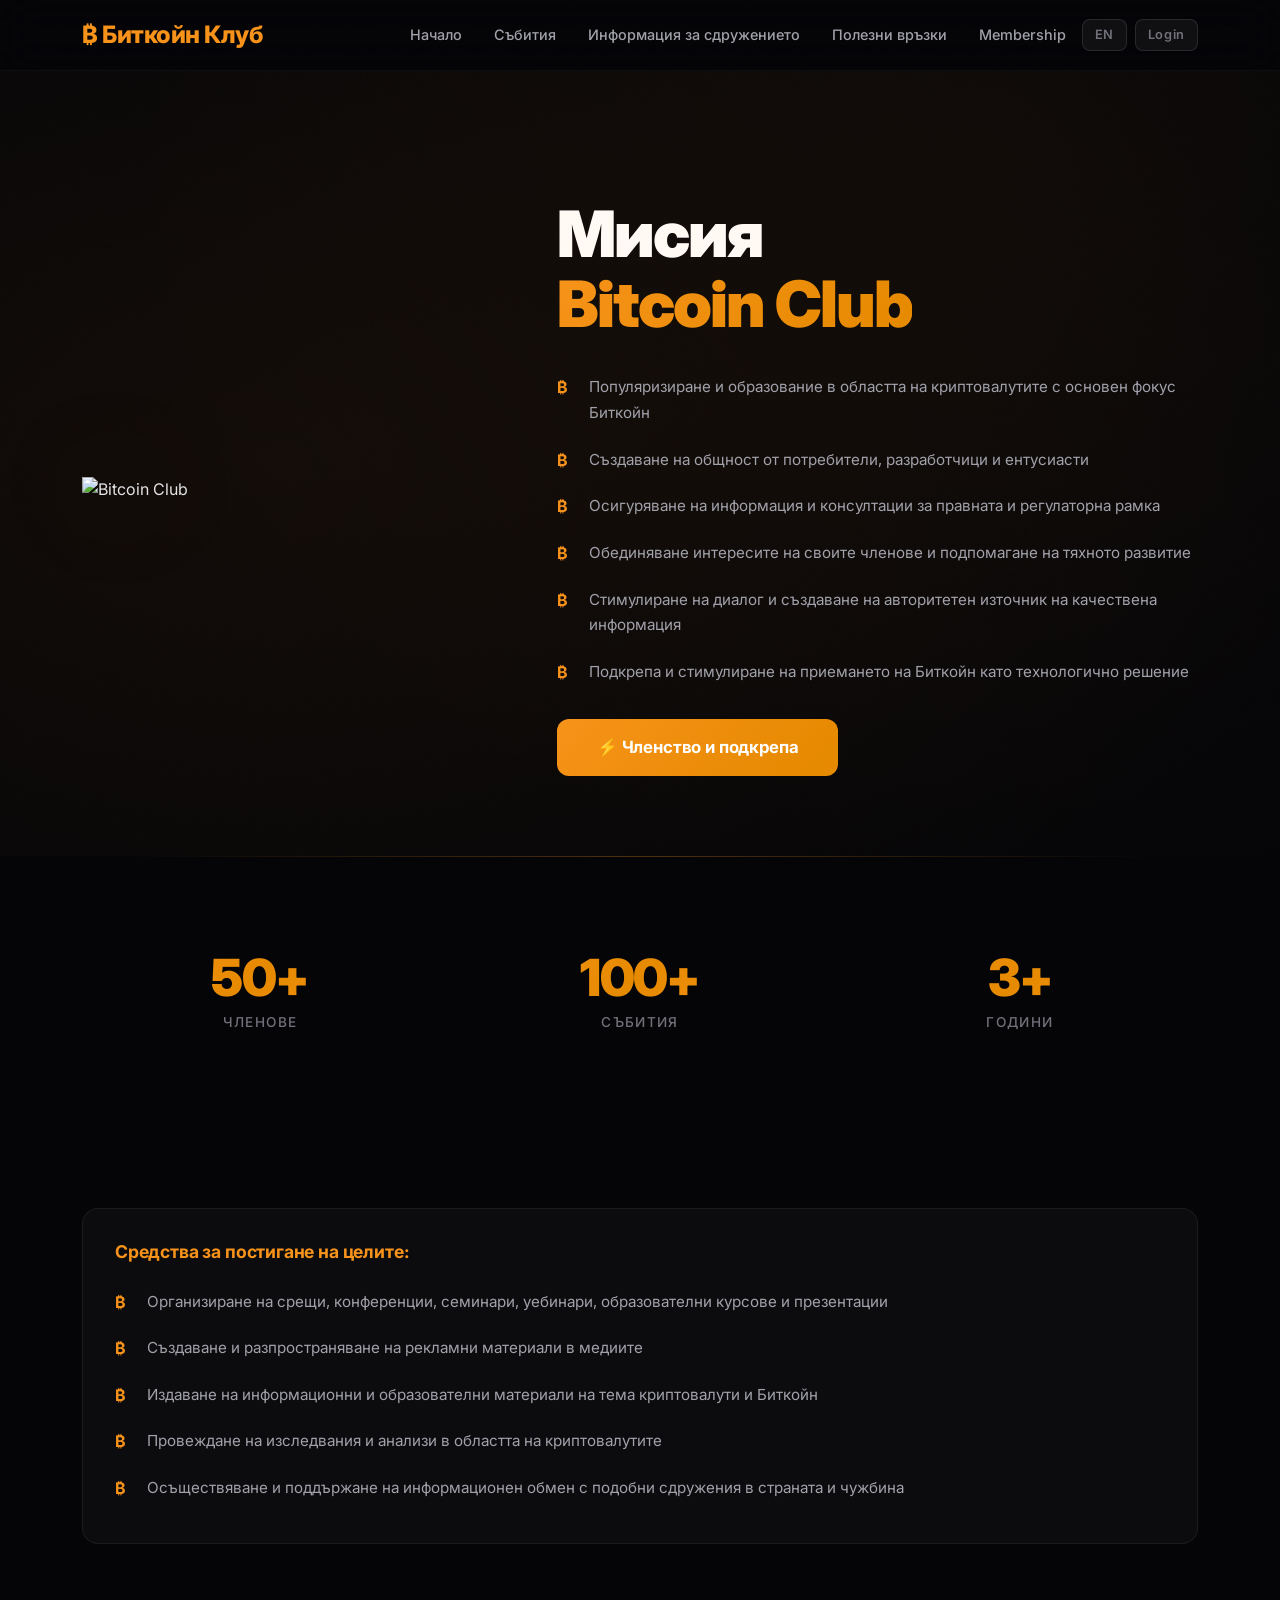
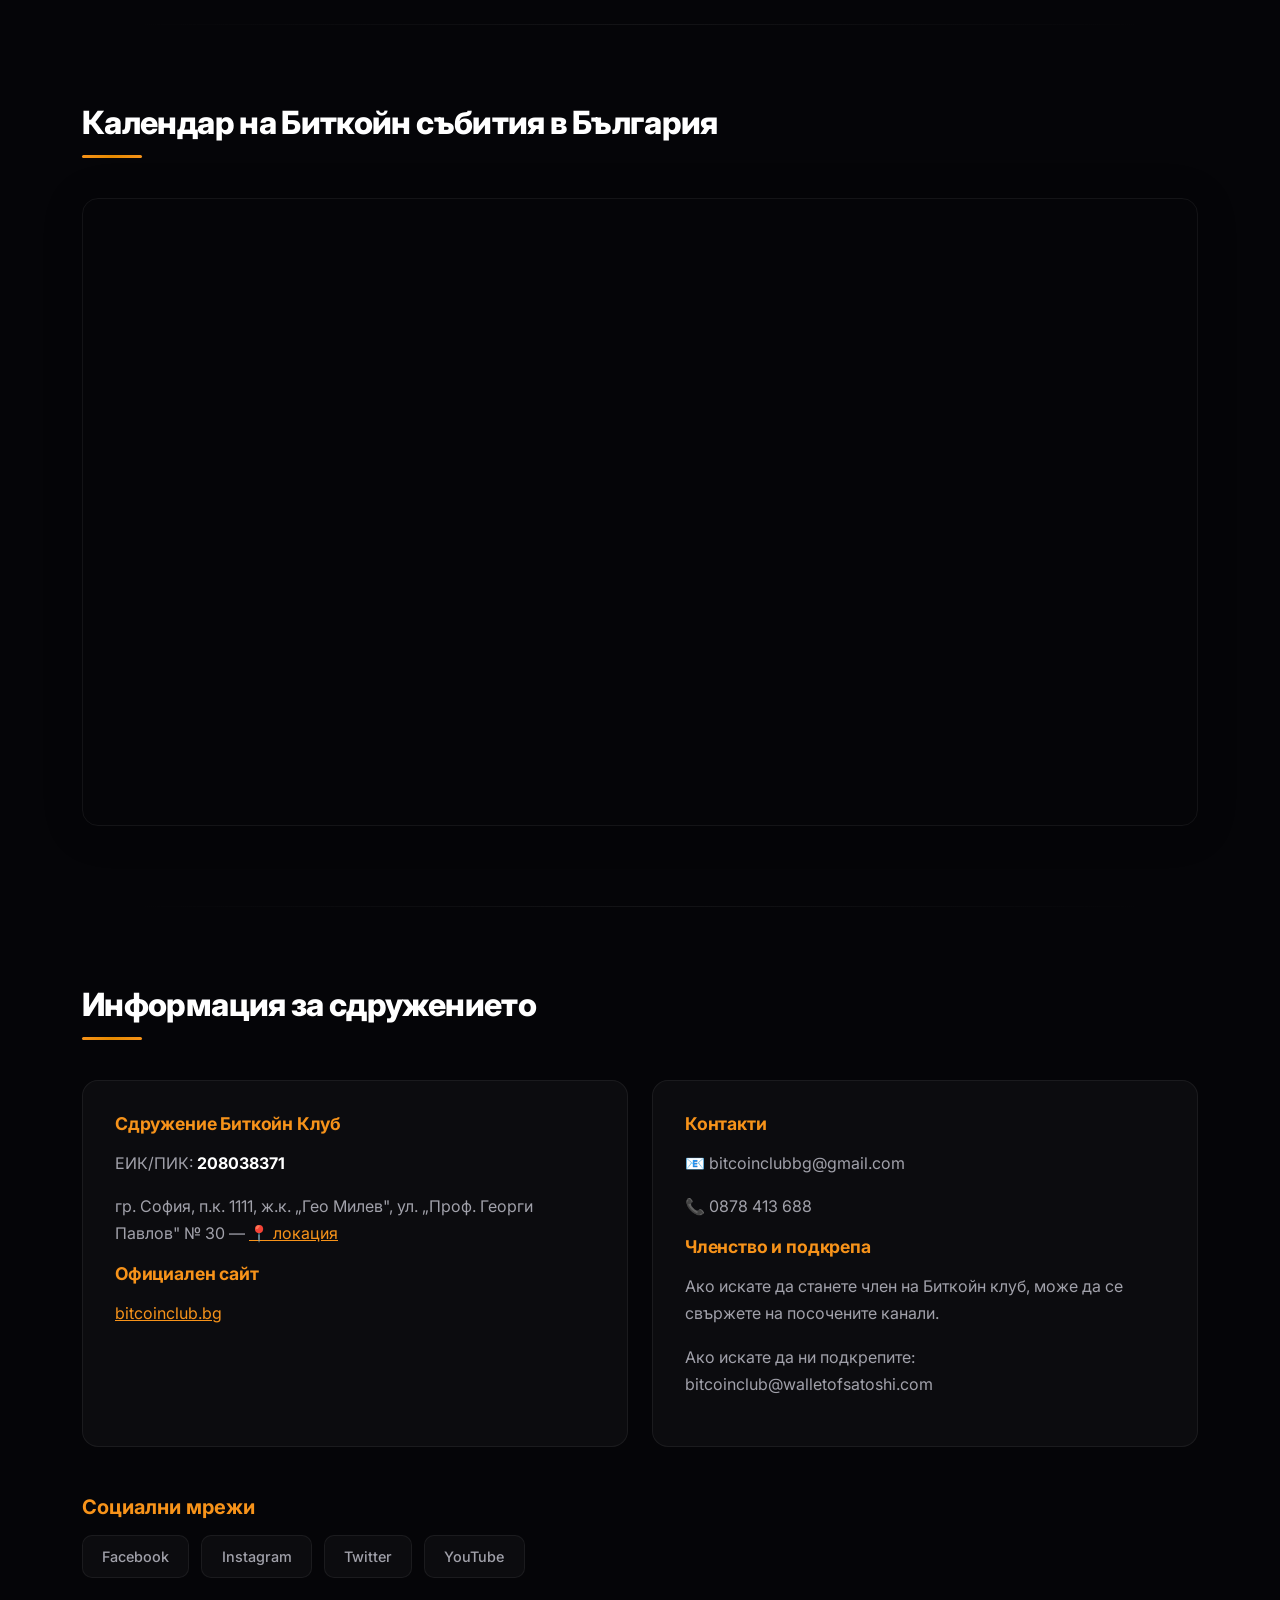
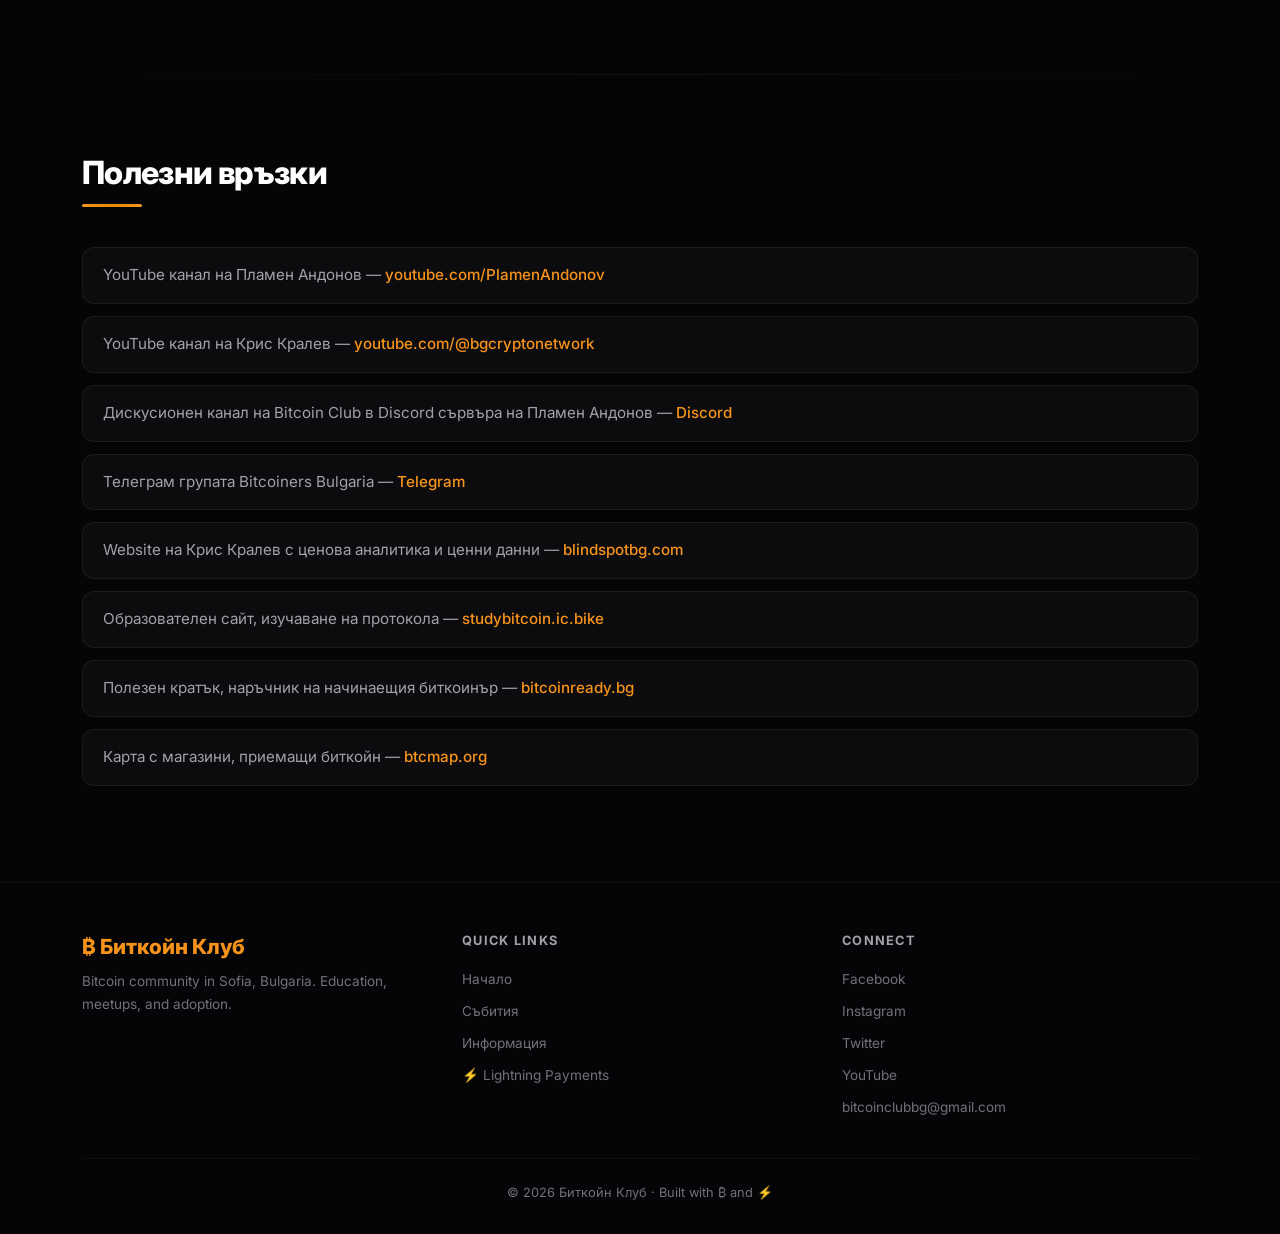
==== commit dedcabf9: "Revert "fix: use local logo asset on landing page" This reverts commit 9408b8f7b3538870ed13396af93d9" ====
--- a/docs/index.html
+++ b/docs/index.html
@@ -3,23 +3,14 @@
 <head>
     <meta charset="utf-8" />
     <meta name="viewport" content="width=device-width, initial-scale=1.0" />
-    <script async src="https://www.googletagmanager.com/gtag/js?id=AW-18109435335"></script>
-    <script>
-        window.dataLayer = window.dataLayer || [];
-        function gtag(){dataLayer.push(arguments);}
-        gtag('js', new Date());
-        gtag('config', 'AW-18109435335');
-    </script>
-    <title>Bitcoin Club Sofia — Landing Page</title>
+    <title>Bitcoin Club Sofia — Preview</title>
     <link rel="preconnect" href="https://fonts.googleapis.com" />
     <link rel="preconnect" href="https://fonts.gstatic.com" crossorigin />
     <link href="https://fonts.googleapis.com/css2?family=Inter:wght@300;400;500;600;700;800;900&display=swap" rel="stylesheet" />
-    <link rel="icon" type="image/x-icon" href="./favicon.ico" />
     <link href="https://cdn.jsdelivr.net/npm/bootstrap@5.3.3/dist/css/bootstrap.min.css" rel="stylesheet" />
-    <link rel="stylesheet" href="https://cdn.jsdelivr.net/npm/bootstrap-icons@1.11.3/font/bootstrap-icons.min.css" />
     <style>
-
-html { font-size: 14px; scroll-behavior: smooth; }
+/* Site base */
+html { font-size: 14px; }
 @media (min-width: 768px) { html { font-size: 16px; } }
 html, body {
   background-color: #050508;
@@ -28,18 +19,8 @@
 }
 a { color: #f7931a; transition: color 0.2s; }
 a:hover { color: #ffa940; }
-.bc-calendar-wrap { border-radius: 16px; overflow: hidden; border: 1px solid rgba(255,255,255,0.06); box-shadow: 0 4px 40px rgba(0,0,0,0.2); }
-.bc-calendar-note { color: #a1a1aa; line-height: 1.7; max-width: 720px; }
-body::after {
-  content: ''; position: fixed; inset: 0;
-  background-image: url("data:image/svg+xml,%3Csvg viewBox='0 0 256 256' xmlns='http://www.w3.org/2000/svg'%3E%3Cfilter id='noise'%3E%3CfeTurbulence type='fractalNoise' baseFrequency='0.9' numOctaves='4' stitchTiles='stitch'/%3E%3C/filter%3E%3Crect width='100%25' height='100%25' filter='url(%23noise)' opacity='0.015'/%3E%3C/svg%3E");
-  pointer-events: none; z-index: 9999; opacity: 0.4;
-}
 
 /* Landing Page — Bitcoin Club Sofia | Modern Redesign */
-
-@import url('https://fonts.googleapis.com/css2?family=Inter:wght@300;400;500;600;700;800;900&display=swap');
-
 :root {
   --btc-orange: #f7931a;
   --btc-orange-light: #ffa940;
@@ -57,24 +38,8 @@
   --radius: 16px;
   --transition: 0.3s cubic-bezier(0.4, 0, 0.2, 1);
 }
-
-* {
-  font-family: 'Inter', -apple-system, BlinkMacSystemFont, 'Segoe UI', sans-serif;
-}
-
-html {
-  scroll-behavior: smooth;
-}
-
-body {
-  background-color: var(--btc-darker);
-  color: var(--btc-text);
-  overflow-x: hidden;
-}
-
-/* ═══════════════════════════════════════
-   NAVBAR
-   ═══════════════════════════════════════ */
+* { font-family: 'Inter', -apple-system, BlinkMacSystemFont, 'Segoe UI', sans-serif; }
+body { background-color: var(--btc-darker); color: var(--btc-text); overflow-x: hidden; }
 
 .bc-navbar {
   background: rgba(5, 5, 8, 0.6);
@@ -85,1083 +50,336 @@
   transition: all var(--transition);
   z-index: 1000;
 }
-
 .bc-navbar.scrolled {
   background: rgba(5, 5, 8, 0.9);
   border-bottom-color: rgba(247, 147, 26, 0.1);
   box-shadow: 0 4px 30px rgba(0, 0, 0, 0.3);
 }
-
-.bc-navbar .navbar-brand {
-  font-weight: 800;
-  color: var(--btc-orange) !important;
-  font-size: 1.5rem;
-  letter-spacing: -0.02em;
-  transition: opacity var(--transition);
-}
-
-.bc-navbar .navbar-brand:hover {
-  opacity: 0.8;
-}
-
+.bc-navbar .navbar-brand { font-weight: 800; color: var(--btc-orange) !important; font-size: 1.5rem; letter-spacing: -0.02em; }
 .bc-navbar .nav-link {
-  color: var(--btc-text-secondary) !important;
-  font-weight: 500;
-  font-size: 0.9rem;
-  padding: 0.5rem 1rem !important;
-  transition: color var(--transition);
-  position: relative;
-}
-
+  color: var(--btc-text-secondary) !important; font-weight: 500; font-size: 0.9rem;
+  padding: 0.5rem 1rem !important; transition: color var(--transition); position: relative;
+}
 .bc-navbar .nav-link::after {
-  content: '';
-  position: absolute;
-  bottom: 0;
-  left: 50%;
-  width: 0;
-  height: 2px;
-  background: var(--btc-orange);
-  transition: all var(--transition);
-  transform: translateX(-50%);
-  border-radius: 1px;
-}
-
-.bc-navbar .nav-link:hover {
-  color: #fff !important;
-}
-
-.bc-navbar .nav-link:hover::after {
-  width: 60%;
-}
-
+  content: ''; position: absolute; bottom: 0; left: 50%; width: 0; height: 2px;
+  background: var(--btc-orange); transition: all var(--transition); transform: translateX(-50%); border-radius: 1px;
+}
+.bc-navbar .nav-link:hover { color: #fff !important; }
+.bc-navbar .nav-link:hover::after { width: 60%; }
 .bc-lang-button {
-  color: var(--btc-muted);
-  background: rgba(255, 255, 255, 0.05);
-  border: 1px solid rgba(255, 255, 255, 0.1);
-  border-radius: 8px;
-  padding: 0.35rem 0.75rem;
-  font-size: 0.8rem;
-  font-weight: 600;
-  letter-spacing: 0.05em;
-  transition: all var(--transition);
-}
-
-.bc-lang-button:hover {
-  border-color: var(--btc-orange);
-  color: var(--btc-orange);
-  background: rgba(247, 147, 26, 0.05);
-}
-
-.navbar-toggler {
-  border: 1px solid rgba(255, 255, 255, 0.1);
-  padding: 0.4rem 0.6rem;
-}
-
-.navbar-toggler-icon {
-  filter: invert(1);
-}
-
-/* ═══════════════════════════════════════
-   HERO SECTION
-   ═══════════════════════════════════════ */
+  color: var(--btc-muted); background: rgba(255,255,255,0.05); border: 1px solid rgba(255,255,255,0.1);
+  border-radius: 8px; padding: 0.35rem 0.75rem; font-size: 0.8rem; font-weight: 600;
+  letter-spacing: 0.05em; transition: all var(--transition); text-decoration: none;
+}
+.bc-lang-button:hover { border-color: var(--btc-orange); color: var(--btc-orange); background: rgba(247,147,26,0.05); }
+.navbar-toggler { border: 1px solid rgba(255,255,255,0.1); padding: 0.4rem 0.6rem; }
+.navbar-toggler-icon { filter: invert(1); }
 
 .bc-hero {
-  padding: 8rem 0 5rem;
-  position: relative;
-  overflow: hidden;
-  min-height: 80vh;
-  display: flex;
-  align-items: center;
-}
-
+  padding: 8rem 0 5rem; position: relative; overflow: hidden; min-height: 80vh; display: flex; align-items: center;
+}
 .bc-hero::before {
-  content: '';
-  position: absolute;
-  top: -50%;
-  left: -20%;
-  width: 140%;
-  height: 200%;
-  background: radial-gradient(ellipse at 30% 50%, rgba(247, 147, 26, 0.06) 0%, transparent 60%),
-              radial-gradient(ellipse at 70% 30%, rgba(247, 147, 26, 0.04) 0%, transparent 50%);
-  pointer-events: none;
-  animation: heroGlow 8s ease-in-out infinite alternate;
-}
-
-@keyframes heroGlow {
-  0% { opacity: 0.6; transform: scale(1); }
-  100% { opacity: 1; transform: scale(1.05); }
-}
-
+  content: ''; position: absolute; top: -50%; left: -20%; width: 140%; height: 200%;
+  background: radial-gradient(ellipse at 30% 50%, rgba(247,147,26,0.06) 0%, transparent 60%),
+              radial-gradient(ellipse at 70% 30%, rgba(247,147,26,0.04) 0%, transparent 50%);
+  pointer-events: none; animation: heroGlow 8s ease-in-out infinite alternate;
+}
+@keyframes heroGlow { 0% { opacity: 0.6; transform: scale(1); } 100% { opacity: 1; transform: scale(1.05); } }
 .bc-hero h1 {
-  font-size: clamp(2.5rem, 5vw, 4rem);
-  font-weight: 900;
-  color: #fff;
-  line-height: 1.05;
-  letter-spacing: -0.03em;
-  margin-bottom: 1.5rem;
-  display: flex;
-  flex-direction: column;
-  gap: 0.1rem;
-}
-
-.bc-hero h1 .bc-title-top {
-  display: block;
-  font-weight: 300;
-  letter-spacing: 0.06em;
-  text-shadow: 0 0 40px rgba(255,255,255,0.15);
-}
-
+  font-size: clamp(2.5rem, 5vw, 4rem); font-weight: 900; color: #fff; line-height: 1.1;
+  letter-spacing: -0.03em; margin-bottom: 1.5rem;
+}
 .bc-hero h1 .bc-highlight {
-  display: block;
-  background: linear-gradient(135deg, #ffa940 0%, #f7931a 40%, #e8820a 70%, #ffa940 100%);
-  background-size: 200% auto;
-  -webkit-background-clip: text;
-  -webkit-text-fill-color: transparent;
-  background-clip: text;
+  background: var(--btc-gradient); background-size: 200% auto;
+  -webkit-background-clip: text; -webkit-text-fill-color: transparent; background-clip: text;
   animation: shimmer 3s ease-in-out infinite;
-  filter: drop-shadow(0 2px 24px rgba(247, 147, 26, 0.5));
-  position: relative;
-}
-
-.bc-hero h1 .bc-highlight::before {
-  content: '';
-  display: block;
-  width: 3rem;
-  height: 3px;
-  background: var(--btc-gradient);
-  border-radius: 2px;
-  margin-bottom: 0.45rem;
-  opacity: 0.85;
-}
-
-@keyframes shimmer {
-  0%, 100% { background-position: 0% center; }
-  50% { background-position: 200% center; }
-}
-
+}
+@keyframes shimmer { 0%, 100% { background-position: 0% center; } 50% { background-position: 200% center; } }
 .bc-hero-img {
   max-width: 320px;
-  filter: drop-shadow(0 0 60px rgba(247, 147, 26, 0.25))
-          drop-shadow(0 0 120px rgba(247, 147, 26, 0.1));
+  filter: drop-shadow(0 0 60px rgba(247,147,26,0.25)) drop-shadow(0 0 120px rgba(247,147,26,0.1));
   animation: float 6s ease-in-out infinite;
 }
-
-@keyframes float {
-  0%, 100% { transform: translateY(0); }
-  50% { transform: translateY(-15px); }
-}
-
-/* Goal list in hero */
-.bc-goals {
-  list-style: none;
-  padding: 0;
-  margin: 0;
-  display: flex;
-  flex-direction: column;
-  gap: 0.5rem;
-}
-
-.bc-goals li {
-  padding: 0.75rem 1rem;
-  position: relative;
-  line-height: 1.6;
-  color: var(--btc-text-secondary);
-  font-size: 0.95rem;
-  background: var(--btc-card);
-  border: 1px solid var(--btc-card-border);
-  border-radius: 10px;
-  display: flex;
-  align-items: flex-start;
-  gap: 0.75rem;
+@keyframes float { 0%, 100% { transform: translateY(0); } 50% { transform: translateY(-15px); } }
+
+.bc-goals { list-style: none; padding: 0; margin: 0; }
+.bc-goals li { padding: 0.65rem 0 0.65rem 2rem; position: relative; line-height: 1.7; color: var(--btc-text-secondary); font-size: 0.95rem; }
+.bc-goals li::before { content: '₿'; position: absolute; left: 0; color: var(--btc-orange); font-weight: 700; font-size: 1rem; }
+
+.bc-cta {
+  background: var(--btc-gradient); background-size: 200% auto; color: #fff; border: none;
+  padding: 1rem 2.5rem; font-size: 1.05rem; font-weight: 700; border-radius: 12px;
+  text-decoration: none; display: inline-flex; align-items: center; gap: 0.5rem;
+  transition: all var(--transition); position: relative; overflow: hidden; letter-spacing: -0.01em;
+}
+.bc-cta:hover {
+  transform: translateY(-3px); color: #fff; background-position: right center;
+  box-shadow: 0 8px 30px rgba(247,147,26,0.35), 0 0 60px rgba(247,147,26,0.1);
+}
+
+.bc-stats { padding: 4rem 0; position: relative; }
+.bc-stats::before { content: ''; position: absolute; top: 0; left: 10%; right: 10%; height: 1px; background: linear-gradient(90deg, transparent, rgba(247,147,26,0.3), transparent); }
+.bc-stat-item { text-align: center; padding: 2rem 1rem; }
+.bc-stat-number {
+  font-size: clamp(2.5rem, 4vw, 3.5rem); font-weight: 900;
+  background: var(--btc-gradient); -webkit-background-clip: text; -webkit-text-fill-color: transparent;
+  background-clip: text; line-height: 1; margin-bottom: 0.5rem; letter-spacing: -0.03em;
+}
+.bc-stat-label { font-size: 0.85rem; color: var(--btc-muted); font-weight: 500; text-transform: uppercase; letter-spacing: 0.1em; }
+
+.bc-section { padding: 5rem 0; position: relative; }
+.bc-section + .bc-section::before { content: ''; position: absolute; top: 0; left: 10%; right: 10%; height: 1px; background: linear-gradient(90deg, transparent, rgba(255,255,255,0.06), transparent); }
+.bc-section-title {
+  font-size: clamp(1.5rem, 3vw, 2rem); font-weight: 800; color: #fff; margin-bottom: 2.5rem;
+  letter-spacing: -0.02em; position: relative; display: inline-block;
+}
+.bc-section-title::after { content: ''; display: block; width: 60px; height: 3px; background: var(--btc-gradient); border-radius: 2px; margin-top: 0.75rem; }
+
+.bc-card {
+  background: var(--btc-card); border: 1px solid var(--btc-card-border); border-radius: var(--radius);
+  padding: 2rem; transition: all var(--transition); position: relative; overflow: hidden;
+}
+.bc-card:hover { background: var(--btc-card-hover); border-color: rgba(247,147,26,0.12); transform: translateY(-2px); box-shadow: 0 8px 40px rgba(0,0,0,0.2); }
+.bc-card h5 { color: var(--btc-orange); font-weight: 700; font-size: 1.1rem; letter-spacing: -0.01em; margin-bottom: 1rem; }
+.bc-card p { color: var(--btc-text-secondary); line-height: 1.7; }
+
+.bc-calendar-wrap { border-radius: var(--radius); overflow: hidden; border: 1px solid var(--btc-card-border); box-shadow: 0 4px 40px rgba(0,0,0,0.2); }
+
+.bc-social-links { display: flex; flex-wrap: wrap; gap: 0.75rem; list-style: none; padding: 0; }
+.bc-social-links a {
+  display: inline-flex; align-items: center; gap: 0.5rem; padding: 0.6rem 1.2rem;
+  background: var(--btc-card); border: 1px solid var(--btc-card-border); border-radius: 10px;
+  color: var(--btc-text-secondary); text-decoration: none; font-size: 0.9rem; font-weight: 500;
   transition: all var(--transition);
 }
-
-.bc-goals li::before {
-  content: '₿';
-  color: var(--btc-orange);
-  font-weight: 700;
-  font-size: 0.9rem;
-  flex-shrink: 0;
-  margin-top: 0.15rem;
-  opacity: 0.85;
-  transition: opacity var(--transition);
-}
-
-.bc-goals li:hover {
-  background: var(--btc-card-hover);
-  border-color: rgba(247, 147, 26, 0.15);
-  color: var(--btc-text);
-  transform: translateX(4px);
-}
-
-.bc-goals li:hover::before {
-  opacity: 1;
-}
-
-/* CTA Button */
-.bc-cta {
-  background: var(--btc-gradient);
-  background-size: 200% auto;
-  color: #fff;
-  border: none;
-  padding: 1rem 2.5rem;
-  font-size: 1.05rem;
-  font-weight: 700;
-  border-radius: 12px;
-  text-decoration: none;
-  display: inline-flex;
-  align-items: center;
-  gap: 0.5rem;
-  transition: all var(--transition);
-  position: relative;
-  overflow: hidden;
-  letter-spacing: -0.01em;
-}
-
-.bc-cta::before {
-  content: '';
-  position: absolute;
-  inset: 0;
-  background: linear-gradient(rgba(255,255,255,0.15), transparent);
-  opacity: 0;
-  transition: opacity var(--transition);
-}
-
-.bc-cta:hover {
-  transform: translateY(-3px);
-  box-shadow: 0 8px 30px rgba(247, 147, 26, 0.35),
-              0 0 60px rgba(247, 147, 26, 0.1);
-  color: #fff;
-  background-position: right center;
-}
-
-.bc-cta:hover::before {
-  opacity: 1;
-}
-
-/* ═══════════════════════════════════════
-   STATS SECTION
-   ═══════════════════════════════════════ */
-
-.bc-stats {
-  padding: 4rem 0;
-  position: relative;
-}
-
-.bc-stats::before {
-  content: '';
-  position: absolute;
-  top: 0;
-  left: 10%;
-  right: 10%;
-  height: 1px;
-  background: linear-gradient(90deg, transparent, rgba(247, 147, 26, 0.3), transparent);
-}
-
-.bc-stat-item {
-  text-align: center;
-  padding: 2rem 1rem;
-}
-
-.bc-stat-number {
-  font-size: clamp(2.5rem, 4vw, 3.5rem);
-  font-weight: 900;
-  background: var(--btc-gradient);
-  -webkit-background-clip: text;
-  -webkit-text-fill-color: transparent;
-  background-clip: text;
-  line-height: 1;
-  margin-bottom: 0.5rem;
-  letter-spacing: -0.03em;
-}
-
-.bc-stat-label {
-  font-size: 0.85rem;
-  color: var(--btc-muted);
-  font-weight: 500;
-  text-transform: uppercase;
-  letter-spacing: 0.1em;
-}
-
-/* ═══════════════════════════════════════
-   SECTIONS (general)
-   ═══════════════════════════════════════ */
-
-.bc-section {
-  padding: 5rem 0;
-  position: relative;
-}
-
-.bc-section + .bc-section::before {
-  content: '';
-  position: absolute;
-  top: 0;
-  left: 10%;
-  right: 10%;
-  height: 1px;
-  background: linear-gradient(90deg, transparent, rgba(255, 255, 255, 0.06), transparent);
-}
-
-.bc-section-title {
-  font-size: clamp(1.5rem, 3vw, 2rem);
-  font-weight: 800;
-  color: #fff;
-  margin-bottom: 2.5rem;
-  letter-spacing: -0.02em;
-  position: relative;
-  display: inline-block;
-}
-
-.bc-section-title::after {
-  content: '';
-  display: block;
-  width: 60px;
-  height: 3px;
-  background: var(--btc-gradient);
-  border-radius: 2px;
-  margin-top: 0.75rem;
-}
-
-/* ═══════════════════════════════════════
-   CARDS (glassmorphism)
-   ═══════════════════════════════════════ */
-
-.bc-card {
-  background: var(--btc-card);
-  border: 1px solid var(--btc-card-border);
-  border-radius: var(--radius);
-  padding: 2rem;
-  transition: all var(--transition);
-  position: relative;
-  overflow: hidden;
-}
-
-.bc-card::before {
-  content: '';
-  position: absolute;
-  inset: 0;
-  border-radius: var(--radius);
-  padding: 1px;
-  background: linear-gradient(135deg, rgba(247, 147, 26, 0), rgba(247, 147, 26, 0.1), rgba(247, 147, 26, 0));
-  -webkit-mask: linear-gradient(#fff 0 0) content-box, linear-gradient(#fff 0 0);
-  mask: linear-gradient(#fff 0 0) content-box, linear-gradient(#fff 0 0);
-  -webkit-mask-composite: xor;
-  mask-composite: exclude;
-  opacity: 0;
-  transition: opacity var(--transition);
-  pointer-events: none;
-}
-
-.bc-card:hover {
-  background: var(--btc-card-hover);
-  border-color: rgba(247, 147, 26, 0.12);
-  transform: translateY(-2px);
-  box-shadow: 0 8px 40px rgba(0, 0, 0, 0.2);
-}
-
-.bc-card:hover::before {
-  opacity: 1;
-}
-
-.bc-card h5 {
-  color: var(--btc-orange);
-  font-weight: 700;
-  font-size: 1.1rem;
-  letter-spacing: -0.01em;
-  margin-bottom: 1rem;
-}
-
-.bc-card p {
-  color: var(--btc-text-secondary);
-  line-height: 1.7;
-}
-
-/* ═══════════════════════════════════════
-   MEANS GRID CARDS
-   ═══════════════════════════════════════ */
-
-.bc-means-card {
-  background: var(--btc-card);
-  border: 1px solid var(--btc-card-border);
-  border-radius: var(--radius);
-  padding: 1.75rem;
-  height: 100%;
-  display: flex;
-  flex-direction: column;
-  gap: 1rem;
-  transition: all var(--transition);
-  position: relative;
-  overflow: hidden;
-}
-
-.bc-means-card::before {
-  content: '';
-  position: absolute;
-  inset: 0;
-  border-radius: var(--radius);
-  padding: 1px;
-  background: linear-gradient(135deg, rgba(247, 147, 26, 0), rgba(247, 147, 26, 0.1), rgba(247, 147, 26, 0));
-  -webkit-mask: linear-gradient(#fff 0 0) content-box, linear-gradient(#fff 0 0);
-  mask: linear-gradient(#fff 0 0) content-box, linear-gradient(#fff 0 0);
-  -webkit-mask-composite: xor;
-  mask-composite: exclude;
-  opacity: 0;
-  transition: opacity var(--transition);
-}
-
-.bc-means-card:hover {
-  background: var(--btc-card-hover);
-  border-color: rgba(247, 147, 26, 0.12);
-  transform: translateY(-3px);
-  box-shadow: 0 8px 40px rgba(0, 0, 0, 0.2);
-}
-
-.bc-means-card:hover::before {
-  opacity: 1;
-}
-
-.bc-means-icon {
-  font-size: 1.75rem;
-  color: var(--btc-orange);
-  line-height: 1;
-}
-
-.bc-means-text {
-  color: var(--btc-text-secondary);
-  font-size: 0.9rem;
-  line-height: 1.7;
-  margin: 0;
-}
-
-/* ═══════════════════════════════════════
-   EVENTS
-   ═══════════════════════════════════════ */
-
-.bc-section--calendar {
-  background: radial-gradient(ellipse at 50% 60%, rgba(247, 147, 26, 0.04) 0%, transparent 65%);
-}
-
-.bc-event-card {
-  display: flex;
-  gap: 1.1rem;
-  align-items: flex-start;
-  background: var(--btc-card);
-  border: 1px solid var(--btc-card-border);
-  border-radius: var(--radius);
-  padding: 1.25rem;
-  height: 100%;
-  transition: all var(--transition);
-  position: relative;
-  overflow: hidden;
-}
-
-.bc-event-card::before {
-  content: '';
-  position: absolute;
-  inset: 0;
-  background: linear-gradient(135deg, rgba(247, 147, 26, 0.04) 0%, transparent 60%);
-  opacity: 0;
-  transition: opacity var(--transition);
-  pointer-events: none;
-}
-
-.bc-event-card:hover {
-  background: var(--btc-card-hover);
-  border-color: rgba(247, 147, 26, 0.15);
-  transform: translateY(-2px);
-  box-shadow: 0 8px 30px rgba(0, 0, 0, 0.2);
-}
-
-.bc-event-card:hover::before {
-  opacity: 1;
-}
-
-.bc-event-date {
-  display: flex;
-  flex-direction: column;
-  align-items: center;
-  justify-content: center;
-  background: rgba(247, 147, 26, 0.08);
-  border: 1px solid rgba(247, 147, 26, 0.18);
-  border-radius: 10px;
-  padding: 0.5rem 0.65rem;
-  min-width: 50px;
-  flex-shrink: 0;
-  gap: 0.05rem;
-}
-
-.bc-event-month {
-  font-size: 0.62rem;
-  font-weight: 700;
-  color: var(--btc-orange);
-  text-transform: uppercase;
-  letter-spacing: 0.06em;
-  line-height: 1;
-}
-
-.bc-event-day {
-  font-size: 1.6rem;
-  font-weight: 900;
-  color: #fff;
-  line-height: 1.1;
-  letter-spacing: -0.02em;
-}
-
-.bc-event-body {
-  flex: 1;
-  min-width: 0;
-  display: flex;
-  flex-direction: column;
-  gap: 0.35rem;
-}
-
-.bc-event-title {
-  font-size: 0.92rem;
-  font-weight: 600;
-  color: #fff;
-  line-height: 1.4;
-}
-
-.bc-event-meta {
-  display: flex;
-  align-items: center;
-  gap: 0.35rem;
-  font-size: 0.78rem;
-  color: var(--btc-muted);
-}
-
-.bc-event-location {
-  font-size: 0.75rem;
-  color: var(--btc-text-secondary);
-  white-space: nowrap;
-  overflow: hidden;
-  text-overflow: ellipsis;
-}
-
-.bc-event-empty {
-  text-align: center;
-  padding: 3rem 1rem;
-  color: var(--btc-muted);
-}
-
-.bc-event-empty-icon {
-  font-size: 2.5rem;
-  display: block;
-  margin-bottom: 1rem;
-  opacity: 0.35;
-}
-
-.bc-calendar-link {
-  display: inline-flex;
-  align-items: center;
-  gap: 0.3rem;
-  color: var(--btc-muted);
-  font-size: 0.85rem;
-  font-weight: 500;
-  text-decoration: none;
-  transition: color var(--transition);
-}
-
-.bc-calendar-link:hover {
-  color: var(--btc-orange);
-}
-
-/* ═══════════════════════════════════════
-   SOCIAL LINKS
-   ═══════════════════════════════════════ */
-
-.bc-social-links {
-  display: flex;
-  flex-wrap: wrap;
-  gap: 0.75rem;
-  list-style: none;
-  padding: 0;
-}
-
-.bc-social-links a {
-  display: inline-flex;
-  align-items: center;
-  gap: 0.5rem;
-  padding: 0.6rem 1.2rem;
-  background: var(--btc-card);
-  border: 1px solid var(--btc-card-border);
-  border-radius: 10px;
-  color: var(--btc-text-secondary);
-  text-decoration: none;
-  font-size: 0.9rem;
-  font-weight: 500;
-  transition: all var(--transition);
-}
-
-.bc-social-links a:hover {
-  border-color: var(--btc-orange);
-  color: var(--btc-orange);
-  background: rgba(247, 147, 26, 0.05);
-  transform: translateY(-2px);
-  box-shadow: 0 4px 20px rgba(247, 147, 26, 0.1);
-}
-
-/* ═══════════════════════════════════════
-   USEFUL LINKS — ICON CARDS
-   ═══════════════════════════════════════ */
-
-.bc-link-card {
-  display: flex;
-  align-items: center;
-  gap: 1rem;
-  padding: 1.25rem 1.5rem;
-  background: var(--btc-card);
-  border: 1px solid var(--btc-card-border);
-  border-radius: var(--radius);
-  text-decoration: none;
-  color: var(--btc-text);
-  height: 100%;
-  position: relative;
-  overflow: hidden;
-  transition: all var(--transition);
-}
-
-.bc-link-card::before {
-  content: '';
-  position: absolute;
-  inset: 0;
-  background: linear-gradient(135deg, rgba(247, 147, 26, 0.04) 0%, transparent 60%);
-  opacity: 0;
-  transition: opacity var(--transition);
-  pointer-events: none;
-}
-
-.bc-link-card:hover {
-  border-color: rgba(247, 147, 26, 0.25);
-  background: var(--btc-card-hover);
-  transform: translateY(-3px);
-  box-shadow: 0 8px 30px rgba(0, 0, 0, 0.25);
-  color: var(--btc-text);
-}
-
-.bc-link-card:hover::before {
-  opacity: 1;
-}
-
-.bc-link-card-icon {
-  font-size: 1.6rem;
-  color: var(--btc-orange);
-  flex-shrink: 0;
-  line-height: 1;
-  transition: transform var(--transition);
-}
-
-.bc-link-card:hover .bc-link-card-icon {
-  transform: scale(1.1);
-}
-
-.bc-link-card-body {
-  flex: 1;
-  min-width: 0;
-  display: flex;
-  flex-direction: column;
-  gap: 0.2rem;
-}
-
-.bc-link-card-label {
-  font-size: 0.9rem;
-  font-weight: 600;
-  color: var(--btc-text);
-  line-height: 1.4;
-}
-
-.bc-link-card-host {
-  font-size: 0.75rem;
-  color: var(--btc-muted);
-  white-space: nowrap;
-  overflow: hidden;
-  text-overflow: ellipsis;
-}
-
-.bc-link-card-arrow {
-  font-size: 0.9rem;
-  color: var(--btc-muted);
-  flex-shrink: 0;
-  opacity: 0;
-  transition: all var(--transition);
-}
-
-.bc-link-card:hover .bc-link-card-arrow {
-  opacity: 1;
-  color: var(--btc-orange);
-  transform: translate(2px, -2px);
-}
-
-/* ═══════════════════════════════════════
-   FOOTER
-   ═══════════════════════════════════════ */
-
-.bc-footer {
-  background: var(--btc-darker);
-  border-top: 1px solid rgba(255, 255, 255, 0.04);
-  padding: 3rem 0 2rem;
-}
-
-.bc-footer-brand {
-  font-weight: 800;
-  font-size: 1.3rem;
-  color: var(--btc-orange);
-  margin-bottom: 0.5rem;
-}
-
-.bc-footer-text {
-  color: var(--btc-muted);
-  font-size: 0.85rem;
-  line-height: 1.7;
-}
-
-.bc-footer-title {
-  font-weight: 700;
-  font-size: 0.8rem;
-  text-transform: uppercase;
-  letter-spacing: 0.1em;
-  color: var(--btc-text-secondary);
-  margin-bottom: 1rem;
-}
-
-.bc-footer-links {
-  list-style: none;
-  padding: 0;
-  margin: 0;
-}
-
-.bc-footer-links li {
-  margin-bottom: 0.5rem;
-}
-
-.bc-footer-links a {
-  color: var(--btc-muted);
-  text-decoration: none;
-  font-size: 0.85rem;
-  transition: color var(--transition);
-}
-
-.bc-footer-links a:hover {
-  color: var(--btc-orange);
-}
-
-.bc-footer-bottom {
-  border-top: 1px solid rgba(255, 255, 255, 0.04);
-  padding-top: 1.5rem;
-  margin-top: 2rem;
-  text-align: center;
-  color: var(--btc-muted);
-  font-size: 0.8rem;
-}
-
-/* ═══════════════════════════════════════
-   RESPONSIVE
-   ═══════════════════════════════════════ */
+.bc-social-links a:hover { border-color: var(--btc-orange); color: var(--btc-orange); background: rgba(247,147,26,0.05); transform: translateY(-2px); box-shadow: 0 4px 20px rgba(247,147,26,0.1); }
+
+.bc-links-list { list-style: none; padding: 0; }
+.bc-links-list li {
+  padding: 1rem 1.25rem; border: 1px solid var(--btc-card-border); border-radius: 12px; margin-bottom: 0.75rem;
+  background: var(--btc-card); transition: all var(--transition); font-size: 0.95rem; color: var(--btc-text-secondary);
+}
+.bc-links-list li:hover { border-color: rgba(247,147,26,0.15); background: var(--btc-card-hover); transform: translateX(4px); }
+.bc-links-list a { color: var(--btc-orange); text-decoration: none; font-weight: 500; }
+.bc-links-list a:hover { color: var(--btc-orange-light); }
+
+.bc-footer { background: var(--btc-darker); border-top: 1px solid rgba(255,255,255,0.04); padding: 3rem 0 2rem; }
+.bc-footer-brand { font-weight: 800; font-size: 1.3rem; color: var(--btc-orange); margin-bottom: 0.5rem; }
+.bc-footer-text { color: var(--btc-muted); font-size: 0.85rem; line-height: 1.7; }
+.bc-footer-title { font-weight: 700; font-size: 0.8rem; text-transform: uppercase; letter-spacing: 0.1em; color: var(--btc-text-secondary); margin-bottom: 1rem; }
+.bc-footer-links { list-style: none; padding: 0; margin: 0; }
+.bc-footer-links li { margin-bottom: 0.5rem; }
+.bc-footer-links a { color: var(--btc-muted); text-decoration: none; font-size: 0.85rem; transition: color var(--transition); }
+.bc-footer-links a:hover { color: var(--btc-orange); }
+.bc-footer-bottom { border-top: 1px solid rgba(255,255,255,0.04); padding-top: 1.5rem; margin-top: 2rem; text-align: center; color: var(--btc-muted); font-size: 0.8rem; }
 
 @media (max-width: 768px) {
-  .bc-hero {
-    padding: 6rem 0 3rem;
-    min-height: auto;
-  }
-
-  .bc-hero-img {
-    max-width: 200px;
-    margin-bottom: 2rem;
-  }
-
-  .bc-section {
-    padding: 3rem 0;
-  }
-
-  .bc-stat-item {
-    padding: 1rem;
-  }
-
-  .bc-card {
-    padding: 1.5rem;
-  }
-}
-
+  .bc-hero { padding: 6rem 0 3rem; min-height: auto; }
+  .bc-hero-img { max-width: 200px; margin-bottom: 2rem; }
+  .bc-section { padding: 3rem 0; }
+  .bc-stat-item { padding: 1rem; }
+  .bc-card { padding: 1.5rem; }
+}
 @media (max-width: 576px) {
-  .bc-hero h1 {
-    font-size: 2rem;
-  }
-
-  .bc-cta {
-    width: 100%;
-    justify-content: center;
-  }
-}
-
-/* ═══════════════════════════════════════
-   UTILITY / NOISE TEXTURE
-   ═══════════════════════════════════════ */
+  .bc-hero h1 { font-size: 2rem; }
+  .bc-cta { width: 100%; justify-content: center; }
+}
 
 body::after {
-  content: '';
-  position: fixed;
-  inset: 0;
+  content: ''; position: fixed; inset: 0;
   background-image: url("data:image/svg+xml,%3Csvg viewBox='0 0 256 256' xmlns='http://www.w3.org/2000/svg'%3E%3Cfilter id='noise'%3E%3CfeTurbulence type='fractalNoise' baseFrequency='0.9' numOctaves='4' stitchTiles='stitch'/%3E%3C/filter%3E%3Crect width='100%25' height='100%25' filter='url(%23noise)' opacity='0.015'/%3E%3C/svg%3E");
-  pointer-events: none;
-  z-index: 9999;
-  opacity: 0.4;
-}
-
+  pointer-events: none; z-index: 9999; opacity: 0.4;
+}
     </style>
 </head>
 <body>
+
 <nav class="navbar navbar-expand-lg bc-navbar sticky-top" id="mainNav">
     <div class="container">
-        <a class="navbar-brand" href="#home">₿itcoin Club Bulgaria</a>
-        <button class="navbar-toggler" type="button" data-bs-toggle="collapse" data-bs-target="#navbarSupportedContent" aria-controls="navbarSupportedContent" aria-expanded="false" aria-label="Toggle navigation">
+        <a class="navbar-brand" href="#home">₿ Биткойн Клуб</a>
+        <button class="navbar-toggler" type="button" data-bs-toggle="collapse" data-bs-target="#navbarSupportedContent">
             <span class="navbar-toggler-icon"></span>
         </button>
         <div class="collapse navbar-collapse justify-content-end" id="navbarSupportedContent">
             <ul class="navbar-nav mb-2 mb-lg-0">
                 <li class="nav-item"><a class="nav-link" href="#home">Начало</a></li>
                 <li class="nav-item"><a class="nav-link" href="#calendar">Събития</a></li>
-                <li class="nav-item"><a class="nav-link" href="#info">Информация</a></li>
-                <li class="nav-item"><a class="nav-link" href="#links">Линкове</a></li>
-                <li class="nav-item"><a class="nav-link" href="mailto:bitcoinclubbg@gmail.com?subject=Запитване%20за%20членство">Членство</a></li>
+                <li class="nav-item"><a class="nav-link" href="#info">Информация за сдружението</a></li>
+                <li class="nav-item"><a class="nav-link" href="#links">Полезни връзки</a></li>
+                <li class="nav-item"><a class="nav-link" href="#">Membership</a></li>
             </ul>
             <div class="d-flex align-items-center">
-                <a class="btn btn-sm bc-lang-button" href="./en.html">EN</a>
+                <a class="btn btn-sm bc-lang-button" href="#">EN</a>
+            </div>
+            <div class="d-flex align-items-center ms-2">
+                <a class="btn btn-sm bc-lang-button" href="#">Login</a>
             </div>
         </div>
     </div>
 </nav>
+
 <section class="bc-hero" id="home">
     <div class="container">
         <div class="row align-items-center">
             <div class="col-12 col-md-5 text-center text-md-start mb-4 mb-md-0">
-                <img src="./assets/bitcoin-logo.svg" class="bc-hero-img img-fluid" alt="Bitcoin Club logo" />
+                <img src="https://upload.wikimedia.org/wikipedia/commons/thumb/4/46/Bitcoin.svg/800px-Bitcoin.svg.png" class="bc-hero-img img-fluid" alt="Bitcoin Club" />
             </div>
             <div class="col-12 col-md-7">
-                <h1>
-                    <span class="bc-title-top">Мисия</span>
-                    <span class="bc-highlight">Bitcoin Club</span>
-                </h1>
-                <ul class="bc-goals mt-4"><li>Популяризиране и просветителска дейност в областта на криптовалутите с основен фокус върху Bitcoin</li>
-<li>Създаване на общност от потребители, разработчици и ентусиасти на криптовалути с основен фокус върху Bitcoin</li>
-<li>Предоставяне на информация и съвети относно правната и регулаторната рамка на криптовалутите и Bitcoin</li>
-<li>Обединяване интересите на своите членове и подпомагане на тяхното развитие, квалификация и знания</li>
-<li>Стимулиране на диалог и дискусии, както и създаване на авторитетен източник на качествена информация</li>
-<li>Обединяване и привличане на нови членове с подобни интереси</li>
-<li>Насърчаване на сътрудничеството и контактите между членовете и общността</li>
-<li>Подкрепа и стимулиране на приемането на Bitcoin и други криптовалути като технологично решение</li></ul>
-                <a href="mailto:bitcoinclubbg@gmail.com?subject=Запитване%20за%20членство" class="bc-cta mt-4">⚡ Членство и подкрепа</a>
-            </div>
-        </div>
-    </div>
-</section>
+                <h1>Мисия<br/><span class="bc-highlight">Bitcoin Club</span></h1>
+                <ul class="bc-goals mt-4">
+                    <li>Популяризиране и образование в областта на криптовалутите с основен фокус Биткойн</li>
+                    <li>Създаване на общност от потребители, разработчици и ентусиасти</li>
+                    <li>Осигуряване на информация и консултации за правната и регулаторна рамка</li>
+                    <li>Обединяване интересите на своите членове и подпомагане на тяхното развитие</li>
+                    <li>Стимулиране на диалог и създаване на авторитетен източник на качествена информация</li>
+                    <li>Подкрепа и стимулиране на приемането на Биткойн като технологично решение</li>
+                </ul>
+                <a href="#" class="bc-cta mt-4">⚡ Членство и подкрепа</a>
+            </div>
+        </div>
+    </div>
+</section>
+
 <section class="bc-stats">
     <div class="container">
         <div class="row">
-            <div class="col-4"><div class="bc-stat-item"><div class="bc-stat-number">50+</div><div class="bc-stat-label">Членове</div></div></div>
-            <div class="col-4"><div class="bc-stat-item"><div class="bc-stat-number">100+</div><div class="bc-stat-label">Организирани събития</div></div></div>
-            <div class="col-4"><div class="bc-stat-item"><div class="bc-stat-number">3+</div><div class="bc-stat-label">Години</div></div></div>
-        </div>
-    </div>
-</section>
+            <div class="col-4">
+                <div class="bc-stat-item">
+                    <div class="bc-stat-number">50+</div>
+                    <div class="bc-stat-label">Членове</div>
+                </div>
+            </div>
+            <div class="col-4">
+                <div class="bc-stat-item">
+                    <div class="bc-stat-number">100+</div>
+                    <div class="bc-stat-label">Събития</div>
+                </div>
+            </div>
+            <div class="col-4">
+                <div class="bc-stat-item">
+                    <div class="bc-stat-number">3+</div>
+                    <div class="bc-stat-label">Години</div>
+                </div>
+            </div>
+        </div>
+    </div>
+</section>
+
 <section class="bc-section">
     <div class="container">
-        <h2 class="bc-section-title"><i class="bi bi-lightning-charge me-2"></i>Средства</h2>
-        <div class="row g-4"><div class="col-md-4 col-sm-6">
-                    <div class="bc-means-card">
-                        <i class="bi bi-calendar-event bc-means-icon"></i>
-                        <p class="bc-means-text">Организиране на срещи, конференции, семинари, уебинари, образователни курсове, презентации и други подобни събития</p>
-                    </div>
-                </div>
-<div class="col-md-4 col-sm-6">
-                    <div class="bc-means-card">
-                        <i class="bi bi-megaphone bc-means-icon"></i>
-                        <p class="bc-means-text">Създаване и разпространение на рекламни материали в медиите (преса, телевизия, интернет) с информация за дейността на Сдружението с цел набиране на средства и нови членове</p>
-                    </div>
-                </div>
-<div class="col-md-4 col-sm-6">
-                    <div class="bc-means-card">
-                        <i class="bi bi-book bc-means-icon"></i>
-                        <p class="bc-means-text">Издаване на информационни и образователни материали по темата за криптовалутите и Bitcoin</p>
-                    </div>
-                </div>
-<div class="col-md-4 col-sm-6">
-                    <div class="bc-means-card">
-                        <i class="bi bi-graph-up-arrow bc-means-icon"></i>
-                        <p class="bc-means-text">Провеждане на изследвания и анализи в областта на криптовалутите и Bitcoin</p>
-                    </div>
-                </div>
-<div class="col-md-4 col-sm-6">
-                    <div class="bc-means-card">
-                        <i class="bi bi-people bc-means-icon"></i>
-                        <p class="bc-means-text">Осъществяване и поддържане на информационен обмен и отношения със сродни сдружения със сходни интереси в страната и чужбина</p>
-                    </div>
-                </div>
-<div class="col-md-4 col-sm-6">
-                    <div class="bc-means-card">
-                        <i class="bi bi-plus-circle bc-means-icon"></i>
-                        <p class="bc-means-text">Друга дейност, когато същата не е забранена от закона и е свързана с целите и средствата на Сдружението</p>
-                    </div>
-                </div></div>
-    </div>
-</section>
-<section class="bc-section bc-section--calendar" id="calendar">
-    <div class="container">
-        <h2 class="bc-section-title"><i class="bi bi-calendar3 me-2"></i>Предстоящи събития</h2>
-        <p class="bc-calendar-note">Статичната версия показва публичния календар на клуба директно в страницата.</p>
-        <div class="bc-calendar-wrap mt-4">
-            <iframe src="https://calendar.google.com/calendar/embed?src=ef1b943ddbe088897fb86e9ddac3a57f3bbc0f303c93f6608369ff1926fc97cc%40group.calendar.google.com&ctz=Europe%2FSofia" style="border:0" width="100%" height="600" frameborder="0" scrolling="no" title="Bitcoin Club Calendar"></iframe>
-        </div>
-        <div class="mt-4">
-            <a href="https://calendar.google.com/calendar/u/0?cid=ZWYxYjk0M2RkYmUwODg4OTdmYjg2ZTlkZGFjM2E1N2YzYmJjMGYzMDNjOTNmNjYwODM2OWZmMTkyNmZjOTdjY0Bncm91cC5jYWxlbmRhci5nb29nbGUuY29t" target="_blank" rel="noopener noreferrer" class="bc-calendar-link"><i class="bi bi-calendar3 me-1"></i>Виж пълния календар<i class="bi bi-arrow-right ms-1"></i></a>
-        </div>
-    </div>
-</section>
+        <div class="bc-card">
+            <h5>Средства за постигане на целите:</h5>
+            <ul class="bc-goals">
+                <li>Организиране на срещи, конференции, семинари, уебинари, образователни курсове и презентации</li>
+                <li>Създаване и разпространяване на рекламни материали в медиите</li>
+                <li>Издаване на информационни и образователни материали на тема криптовалути и Биткойн</li>
+                <li>Провеждане на изследвания и анализи в областта на криптовалутите</li>
+                <li>Осъществяване и поддържане на информационен обмен с подобни сдружения в страната и чужбина</li>
+            </ul>
+        </div>
+    </div>
+</section>
+
+<section class="bc-section" id="calendar">
+    <div class="container">
+        <h2 class="bc-section-title">Календар на Биткойн събития в България</h2>
+        <div class="bc-calendar-wrap">
+            <div class="ratio ratio-16x9">
+                <iframe src="https://calendar.google.com/calendar/embed?src=ef1b943ddbe088897fb86e9ddac3a57f3bbc0f303c93f6608369ff1926fc97cc%40group.calendar.google.com&ctz=Europe%2FSofia" style="border: 0;" loading="lazy"></iframe>
+            </div>
+        </div>
+    </div>
+</section>
+
 <section class="bc-section" id="info">
     <div class="container">
-        <h2 class="bc-section-title"><i class="bi bi-info-circle me-2"></i>Информация</h2>
+        <h2 class="bc-section-title">Информация за сдружението</h2>
         <div class="row g-4">
             <div class="col-md-6">
                 <div class="bc-card h-100">
-                    <h5>Данни за сдружението</h5>
+                    <h5>Сдружение Биткойн Клуб</h5>
                     <p>ЕИК/ПИК: <strong style="color: #fff;">208038371</strong></p>
-                    <p>гр. София, п.к. 1111 — <a href="https://maps.app.goo.gl/t3J85eSAowYXqP7S8" target="_blank" rel="noopener noreferrer" style="color: var(--btc-orange);"><i class="bi bi-geo-alt-fill"></i> Виж на картата</a></p>
+                    <p>гр. София, п.к. 1111, ж.к. „Гео Милев", ул. „Проф. Георги Павлов" № 30 —
+                        <a href="https://maps.app.goo.gl/t3J85eSAowYXqP7S8" target="_blank" style="color: var(--btc-orange);">📍 локация</a>
+                    </p>
                     <h5 class="mt-3">Официален сайт</h5>
-                    <p><a href="http://bitcoinclub.bg" target="_blank" rel="noopener noreferrer" style="color: var(--btc-orange);">http://bitcoinclub.bg</a></p>
+                    <p><a href="http://bitcoinclub.bg" target="_blank" style="color: var(--btc-orange);">bitcoinclub.bg</a></p>
                 </div>
             </div>
             <div class="col-md-6">
                 <div class="bc-card h-100">
                     <h5>Контакти</h5>
-                    <p><i class="bi bi-envelope"></i> <a href="mailto:bitcoinclubbg@gmail.com">bitcoinclubbg@gmail.com</a></p>
-                    <p><i class="bi bi-telephone"></i> <a href="tel:0878413688">0878 413 688</a></p>
+                    <p>📧 bitcoinclubbg@gmail.com</p>
+                    <p>📞 0878 413 688</p>
                     <h5 class="mt-3">Членство и подкрепа</h5>
-                    <p>Ако желаете да станете член на Bitcoin Club, моля свържете се с нас на посочения по-горе имейл адрес за допълнителна информация.</p>
-                    <p>Ако желаете да подкрепите дейността на клуба, моля пишете ни, за да Ви изпратим информация относно наличните възможности за подкрепа.</p>
-                    <h5 class="mt-3">Последвайте ни</h5>
-                    <ul class="bc-social-links mt-2"><li><a href="https://www.facebook.com/bitcoinclubbg" target="_blank" rel="noopener noreferrer"><i class="bi bi-facebook"></i> Facebook</a></li><li><a href="https://www.instagram.com/bitcoinclubbg" target="_blank" rel="noopener noreferrer"><i class="bi bi-instagram"></i> Instagram</a></li><li><a href="https://twitter.com/bitcoinclubbg" target="_blank" rel="noopener noreferrer"><i class="bi bi-twitter-x"></i> Twitter</a></li><li><a href="https://www.youtube.com/@bitcoinclubbg" target="_blank" rel="noopener noreferrer"><i class="bi bi-youtube"></i> YouTube</a></li></ul>
-                </div>
-            </div>
-        </div>
-    </div>
-</section>
+                    <p>Ако искате да станете член на Биткойн клуб, може да се свържете на посочените канали.</p>
+                    <p>Ако искате да ни подкрепите: bitcoinclub@walletofsatoshi.com</p>
+                </div>
+            </div>
+        </div>
+        <div class="mt-5">
+            <h5 style="color: var(--btc-orange); font-weight: 700;">Социални мрежи</h5>
+            <ul class="bc-social-links mt-3">
+                <li><a href="https://www.facebook.com/bitcoinclubbg" target="_blank">Facebook</a></li>
+                <li><a href="https://www.instagram.com/bitcoinclubbg" target="_blank">Instagram</a></li>
+                <li><a href="https://twitter.com/bitcoinclubbg" target="_blank">Twitter</a></li>
+                <li><a href="https://www.youtube.com/@bitcoinclubbg" target="_blank">YouTube</a></li>
+            </ul>
+        </div>
+    </div>
+</section>
+
 <section class="bc-section" id="links">
     <div class="container">
-        <h2 class="bc-section-title"><i class="bi bi-bookmark-star me-2"></i>Полезни линкове</h2>
-        <div class="row g-3"><div class="col-md-6 col-lg-4">
-                    <a href="https://www.youtube.com/PlamenAndonov" target="_blank" rel="noopener noreferrer" class="bc-link-card">
-                        <i class="bi bi-youtube bc-link-card-icon"></i>
-                        <div class="bc-link-card-body">
-                            <span class="bc-link-card-label">YouTube канал на Пламен Андонов</span>
-                            <span class="bc-link-card-host">www.youtube.com</span>
-                        </div>
-                        <i class="bi bi-arrow-up-right bc-link-card-arrow"></i>
-                    </a>
-                </div>
-<div class="col-md-6 col-lg-4">
-                    <a href="https://www.youtube.com/@bgcryptonetwork" target="_blank" rel="noopener noreferrer" class="bc-link-card">
-                        <i class="bi bi-youtube bc-link-card-icon"></i>
-                        <div class="bc-link-card-body">
-                            <span class="bc-link-card-label">YouTube канал на BG Crypto Network</span>
-                            <span class="bc-link-card-host">www.youtube.com</span>
-                        </div>
-                        <i class="bi bi-arrow-up-right bc-link-card-arrow"></i>
-                    </a>
-                </div>
-<div class="col-md-6 col-lg-4">
-                    <a href="https://discord.com/channels/798854534537543701/1163216416674168952" target="_blank" rel="noopener noreferrer" class="bc-link-card">
-                        <i class="bi bi-discord bc-link-card-icon"></i>
-                        <div class="bc-link-card-body">
-                            <span class="bc-link-card-label">Дискорд сървър на Bitcoin Club</span>
-                            <span class="bc-link-card-host">discord.com</span>
-                        </div>
-                        <i class="bi bi-arrow-up-right bc-link-card-arrow"></i>
-                    </a>
-                </div>
-<div class="col-md-6 col-lg-4">
-                    <a href="https://t.me/+YqOiz2O6xZc4YTM0" target="_blank" rel="noopener noreferrer" class="bc-link-card">
-                        <i class="bi bi-telegram bc-link-card-icon"></i>
-                        <div class="bc-link-card-body">
-                            <span class="bc-link-card-label">Телеграм група Bitcoiners Bulgaria</span>
-                            <span class="bc-link-card-host">t.me</span>
-                        </div>
-                        <i class="bi bi-arrow-up-right bc-link-card-arrow"></i>
-                    </a>
-                </div>
-<div class="col-md-6 col-lg-4">
-                    <a href="https://www.blindspotbg.com/bg" target="_blank" rel="noopener noreferrer" class="bc-link-card">
-                        <i class="bi bi-newspaper bc-link-card-icon"></i>
-                        <div class="bc-link-card-body">
-                            <span class="bc-link-card-label">Крипто новини и ресурси – Blind Spot BG</span>
-                            <span class="bc-link-card-host">www.blindspotbg.com</span>
-                        </div>
-                        <i class="bi bi-arrow-up-right bc-link-card-arrow"></i>
-                    </a>
-                </div>
-<div class="col-md-6 col-lg-4">
-                    <a href="https://learnmeabitcoin.com" target="_blank" rel="noopener noreferrer" class="bc-link-card">
-                        <i class="bi bi-book bc-link-card-icon"></i>
-                        <div class="bc-link-card-body">
-                            <span class="bc-link-card-label">Learn Me a Bitcoin – образователен сайт</span>
-                            <span class="bc-link-card-host">learnmeabitcoin.com</span>
-                        </div>
-                        <i class="bi bi-arrow-up-right bc-link-card-arrow"></i>
-                    </a>
-                </div>
-<div class="col-md-6 col-lg-4">
-                    <a href="https://bitcoinready.bg/" target="_blank" rel="noopener noreferrer" class="bc-link-card">
-                        <i class="bi bi-lightning-charge bc-link-card-icon"></i>
-                        <div class="bc-link-card-body">
-                            <span class="bc-link-card-label">Bitcoin Ready – ресурси за начинаещи</span>
-                            <span class="bc-link-card-host">bitcoinready.bg</span>
-                        </div>
-                        <i class="bi bi-arrow-up-right bc-link-card-arrow"></i>
-                    </a>
-                </div>
-<div class="col-md-6 col-lg-4">
-                    <a href="https://btcmap.org/" target="_blank" rel="noopener noreferrer" class="bc-link-card">
-                        <i class="bi bi-map bc-link-card-icon"></i>
-                        <div class="bc-link-card-body">
-                            <span class="bc-link-card-label">BTC Map – магазини приемащи Bitcoin</span>
-                            <span class="bc-link-card-host">btcmap.org</span>
-                        </div>
-                        <i class="bi bi-arrow-up-right bc-link-card-arrow"></i>
-                    </a>
-                </div></div>
-    </div>
-</section>
+        <h2 class="bc-section-title">Полезни връзки</h2>
+        <ul class="bc-links-list">
+            <li>YouTube канал на Пламен Андонов — <a href="https://www.youtube.com/PlamenAndonov" target="_blank">youtube.com/PlamenAndonov</a></li>
+            <li>YouTube канал на Крис Кралев — <a href="https://www.youtube.com/@bgcryptonetwork" target="_blank">youtube.com/@bgcryptonetwork</a></li>
+            <li>Дискусионен канал на Bitcoin Club в Discord сървъра на Пламен Андонов — <a href="https://discord.com/channels/798854534537543701/1163216416674168952" target="_blank">Discord</a></li>
+            <li>Телеграм групата Bitcoiners Bulgaria — <a href="https://t.me/+YqOiz2O6xZc4YTM0" target="_blank">Telegram</a></li>
+            <li>Website на Крис Кралев с ценова аналитика и ценни данни — <a href="https://www.blindspotbg.com/bg" target="_blank">blindspotbg.com</a></li>
+            <li>Образователен сайт, изучаване на протокола — <a href="https://studybitcoin.ic.bike" target="_blank">studybitcoin.ic.bike</a></li>
+            <li>Полезен кратък, наръчник на начинаещия биткоинър — <a href="https://bitcoinready.bg/" target="_blank">bitcoinready.bg</a></li>
+            <li>Карта с магазини, приемащи биткойн — <a href="https://btcmap.org/" target="_blank">btcmap.org</a></li>
+        </ul>
+    </div>
+</section>
+
 <footer class="bc-footer">
     <div class="container">
         <div class="row g-4">
             <div class="col-md-4">
-                <div class="bc-footer-brand">₿itcoin Club Bulgaria</div>
-                <p class="bc-footer-text">Bitcoin общност в София, България. Образование, събития и приемане.</p>
+                <div class="bc-footer-brand">₿ Биткойн Клуб</div>
+                <p class="bc-footer-text">Bitcoin community in Sofia, Bulgaria. Education, meetups, and adoption.</p>
             </div>
             <div class="col-md-4">
-                <div class="bc-footer-title">Бързи връзки</div>
+                <div class="bc-footer-title">Quick Links</div>
                 <ul class="bc-footer-links">
                     <li><a href="#home">Начало</a></li>
                     <li><a href="#calendar">Събития</a></li>
                     <li><a href="#info">Информация</a></li>
-                    <li><a href="mailto:bitcoinclubbg@gmail.com?subject=Запитване%20за%20членство">⚡ Членство и подкрепа</a></li>
+                    <li><a href="#">⚡ Lightning Payments</a></li>
                 </ul>
             </div>
             <div class="col-md-4">
-                <div class="bc-footer-title">Връзка с нас</div>
-                <ul class="bc-footer-links"><li><a href="https://www.facebook.com/bitcoinclubbg" target="_blank" rel="noopener noreferrer"><i class="bi bi-facebook"></i> Facebook</a></li>
-<li><a href="https://www.instagram.com/bitcoinclubbg" target="_blank" rel="noopener noreferrer"><i class="bi bi-instagram"></i> Instagram</a></li>
-<li><a href="https://twitter.com/bitcoinclubbg" target="_blank" rel="noopener noreferrer"><i class="bi bi-twitter-x"></i> Twitter</a></li>
-<li><a href="https://www.youtube.com/@bitcoinclubbg" target="_blank" rel="noopener noreferrer"><i class="bi bi-youtube"></i> YouTube</a></li><li><a href="mailto:bitcoinclubbg@gmail.com"><i class="bi bi-envelope"></i> bitcoinclubbg@gmail.com</a></li></ul>
-            </div>
-        </div>
-        <div class="bc-footer-bottom">&copy; 2026 Bitcoin Club Bulgaria · Built with ₿ and ⚡</div>
+                <div class="bc-footer-title">Connect</div>
+                <ul class="bc-footer-links">
+                    <li><a href="https://www.facebook.com/bitcoinclubbg" target="_blank">Facebook</a></li>
+                    <li><a href="https://www.instagram.com/bitcoinclubbg" target="_blank">Instagram</a></li>
+                    <li><a href="https://twitter.com/bitcoinclubbg" target="_blank">Twitter</a></li>
+                    <li><a href="https://www.youtube.com/@bitcoinclubbg" target="_blank">YouTube</a></li>
+                    <li><a href="mailto:bitcoinclubbg@gmail.com">bitcoinclubbg@gmail.com</a></li>
+                </ul>
+            </div>
+        </div>
+        <div class="bc-footer-bottom">&copy; 2026 Биткойн Клуб · Built with ₿ and ⚡</div>
     </div>
 </footer>
+
 <script src="https://cdn.jsdelivr.net/npm/bootstrap@5.3.3/dist/js/bootstrap.bundle.min.js"></script>
 <script>
 const nav = document.getElementById('mainNav');
-window.addEventListener('scroll', () => {
-    nav.classList.toggle('scrolled', window.scrollY > 50);
-});
+window.addEventListener('scroll', () => { nav.classList.toggle('scrolled', window.scrollY > 50); });
 </script>
 </body>
 </html>
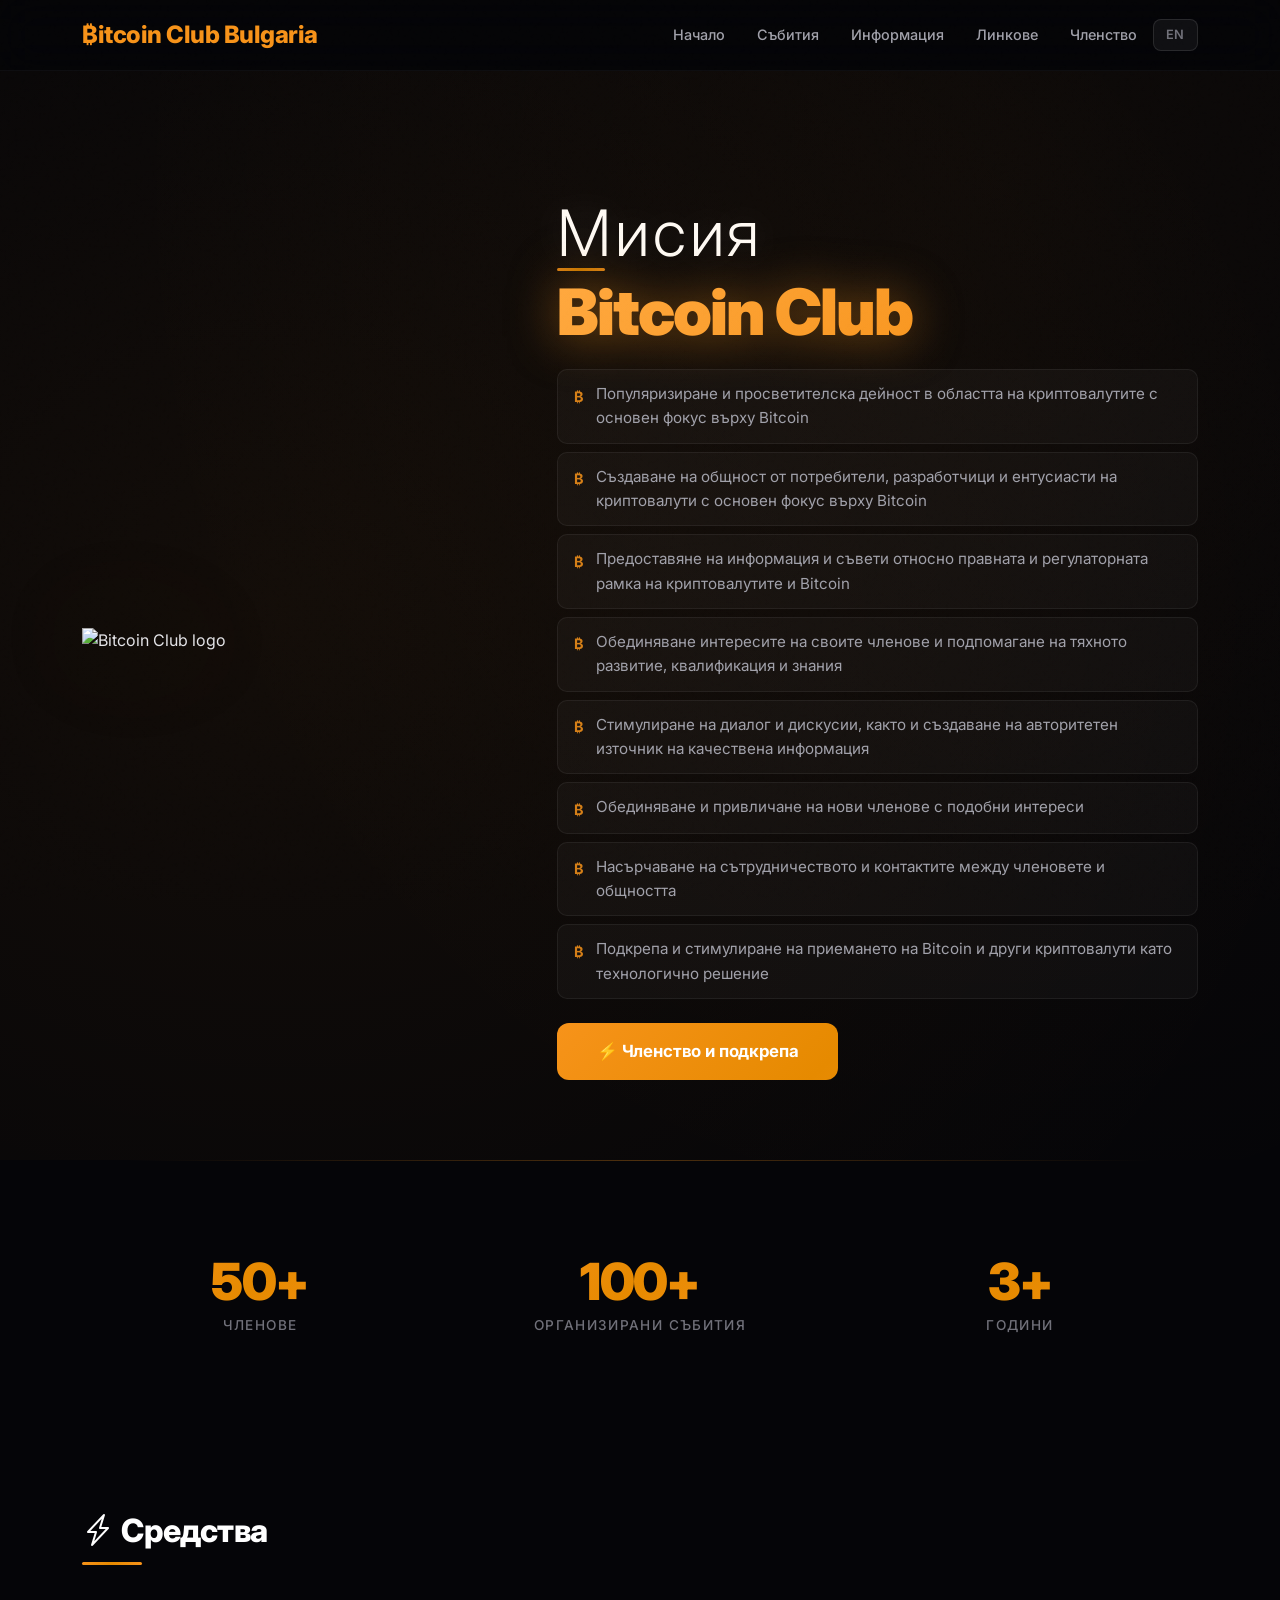
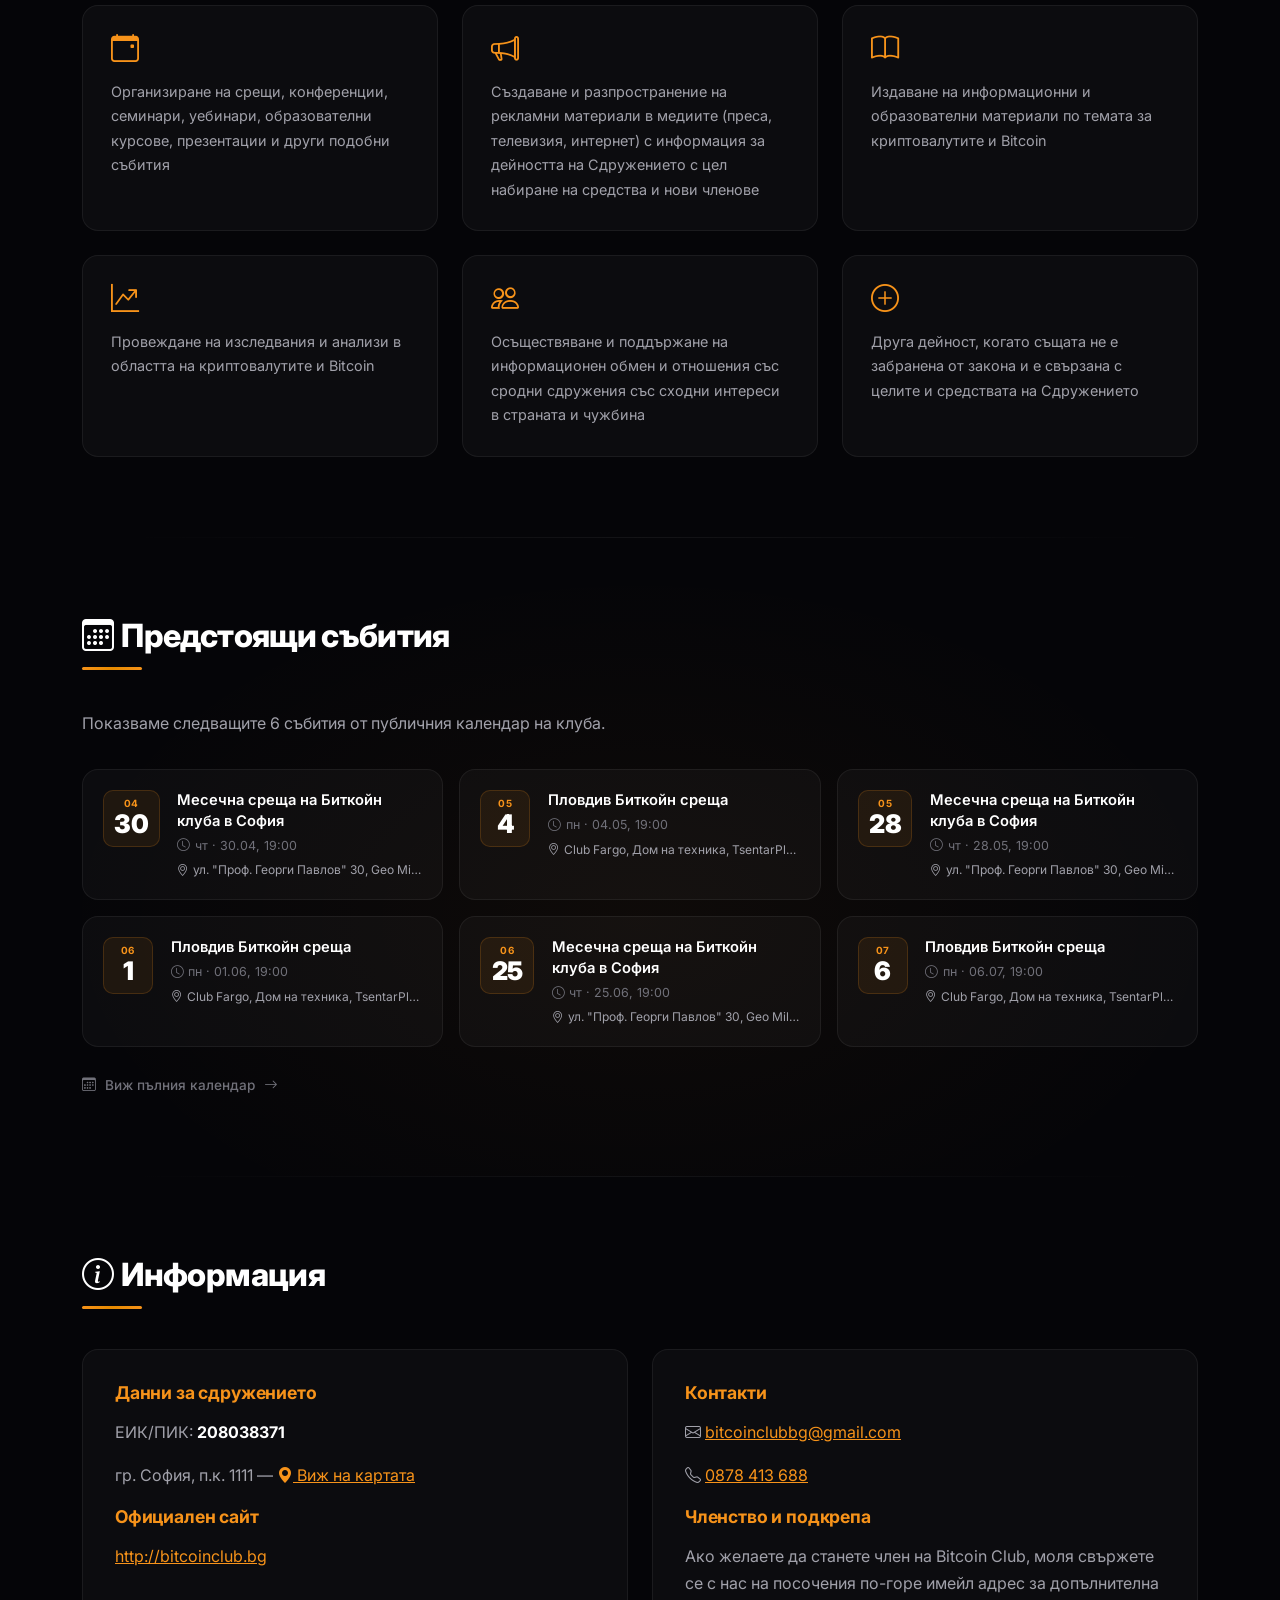
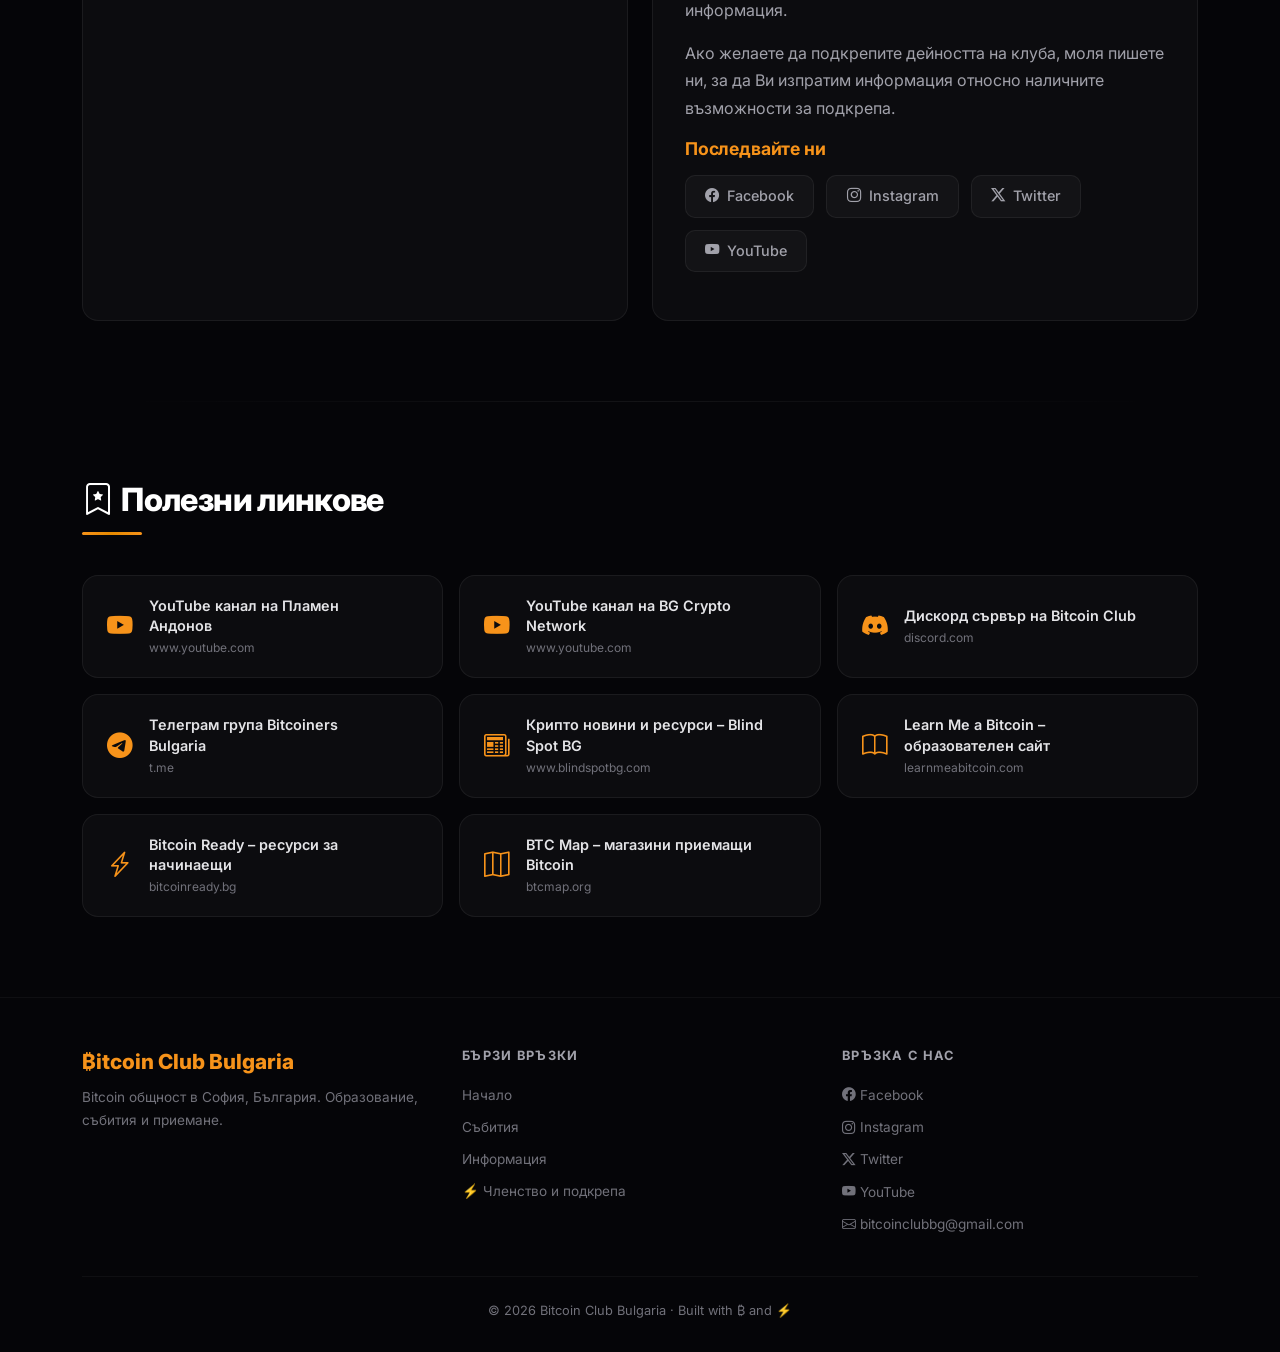
==== commit f4a07091: "feat: add generated 6-event feed to static landing page" ====
--- a/docs/index.html
+++ b/docs/index.html
@@ -3,14 +3,23 @@
 <head>
     <meta charset="utf-8" />
     <meta name="viewport" content="width=device-width, initial-scale=1.0" />
-    <title>Bitcoin Club Sofia — Preview</title>
+    <script async src="https://www.googletagmanager.com/gtag/js?id=AW-18109435335"></script>
+    <script>
+        window.dataLayer = window.dataLayer || [];
+        function gtag(){dataLayer.push(arguments);}
+        gtag('js', new Date());
+        gtag('config', 'AW-18109435335');
+    </script>
+    <title>Bitcoin Club Sofia — Landing Page</title>
     <link rel="preconnect" href="https://fonts.googleapis.com" />
     <link rel="preconnect" href="https://fonts.gstatic.com" crossorigin />
     <link href="https://fonts.googleapis.com/css2?family=Inter:wght@300;400;500;600;700;800;900&display=swap" rel="stylesheet" />
+    <link rel="icon" type="image/x-icon" href="./favicon.ico" />
     <link href="https://cdn.jsdelivr.net/npm/bootstrap@5.3.3/dist/css/bootstrap.min.css" rel="stylesheet" />
+    <link rel="stylesheet" href="https://cdn.jsdelivr.net/npm/bootstrap-icons@1.11.3/font/bootstrap-icons.min.css" />
     <style>
-/* Site base */
-html { font-size: 14px; }
+
+html { font-size: 14px; scroll-behavior: smooth; }
 @media (min-width: 768px) { html { font-size: 16px; } }
 html, body {
   background-color: #050508;
@@ -19,8 +28,18 @@
 }
 a { color: #f7931a; transition: color 0.2s; }
 a:hover { color: #ffa940; }
+.bc-calendar-wrap { border-radius: 16px; overflow: hidden; border: 1px solid rgba(255,255,255,0.06); box-shadow: 0 4px 40px rgba(0,0,0,0.2); }
+.bc-calendar-note { color: #a1a1aa; line-height: 1.7; max-width: 720px; }
+body::after {
+  content: ''; position: fixed; inset: 0;
+  background-image: url("data:image/svg+xml,%3Csvg viewBox='0 0 256 256' xmlns='http://www.w3.org/2000/svg'%3E%3Cfilter id='noise'%3E%3CfeTurbulence type='fractalNoise' baseFrequency='0.9' numOctaves='4' stitchTiles='stitch'/%3E%3C/filter%3E%3Crect width='100%25' height='100%25' filter='url(%23noise)' opacity='0.015'/%3E%3C/svg%3E");
+  pointer-events: none; z-index: 9999; opacity: 0.4;
+}
 
 /* Landing Page — Bitcoin Club Sofia | Modern Redesign */
+
+@import url('https://fonts.googleapis.com/css2?family=Inter:wght@300;400;500;600;700;800;900&display=swap');
+
 :root {
   --btc-orange: #f7931a;
   --btc-orange-light: #ffa940;
@@ -38,8 +57,24 @@
   --radius: 16px;
   --transition: 0.3s cubic-bezier(0.4, 0, 0.2, 1);
 }
-* { font-family: 'Inter', -apple-system, BlinkMacSystemFont, 'Segoe UI', sans-serif; }
-body { background-color: var(--btc-darker); color: var(--btc-text); overflow-x: hidden; }
+
+* {
+  font-family: 'Inter', -apple-system, BlinkMacSystemFont, 'Segoe UI', sans-serif;
+}
+
+html {
+  scroll-behavior: smooth;
+}
+
+body {
+  background-color: var(--btc-darker);
+  color: var(--btc-text);
+  overflow-x: hidden;
+}
+
+/* ═══════════════════════════════════════
+   NAVBAR
+   ═══════════════════════════════════════ */
 
 .bc-navbar {
   background: rgba(5, 5, 8, 0.6);
@@ -50,336 +85,1089 @@
   transition: all var(--transition);
   z-index: 1000;
 }
+
 .bc-navbar.scrolled {
   background: rgba(5, 5, 8, 0.9);
   border-bottom-color: rgba(247, 147, 26, 0.1);
   box-shadow: 0 4px 30px rgba(0, 0, 0, 0.3);
 }
-.bc-navbar .navbar-brand { font-weight: 800; color: var(--btc-orange) !important; font-size: 1.5rem; letter-spacing: -0.02em; }
+
+.bc-navbar .navbar-brand {
+  font-weight: 800;
+  color: var(--btc-orange) !important;
+  font-size: 1.5rem;
+  letter-spacing: -0.02em;
+  transition: opacity var(--transition);
+}
+
+.bc-navbar .navbar-brand:hover {
+  opacity: 0.8;
+}
+
 .bc-navbar .nav-link {
-  color: var(--btc-text-secondary) !important; font-weight: 500; font-size: 0.9rem;
-  padding: 0.5rem 1rem !important; transition: color var(--transition); position: relative;
-}
+  color: var(--btc-text-secondary) !important;
+  font-weight: 500;
+  font-size: 0.9rem;
+  padding: 0.5rem 1rem !important;
+  transition: color var(--transition);
+  position: relative;
+}
+
 .bc-navbar .nav-link::after {
-  content: ''; position: absolute; bottom: 0; left: 50%; width: 0; height: 2px;
-  background: var(--btc-orange); transition: all var(--transition); transform: translateX(-50%); border-radius: 1px;
-}
-.bc-navbar .nav-link:hover { color: #fff !important; }
-.bc-navbar .nav-link:hover::after { width: 60%; }
+  content: '';
+  position: absolute;
+  bottom: 0;
+  left: 50%;
+  width: 0;
+  height: 2px;
+  background: var(--btc-orange);
+  transition: all var(--transition);
+  transform: translateX(-50%);
+  border-radius: 1px;
+}
+
+.bc-navbar .nav-link:hover {
+  color: #fff !important;
+}
+
+.bc-navbar .nav-link:hover::after {
+  width: 60%;
+}
+
 .bc-lang-button {
-  color: var(--btc-muted); background: rgba(255,255,255,0.05); border: 1px solid rgba(255,255,255,0.1);
-  border-radius: 8px; padding: 0.35rem 0.75rem; font-size: 0.8rem; font-weight: 600;
-  letter-spacing: 0.05em; transition: all var(--transition); text-decoration: none;
-}
-.bc-lang-button:hover { border-color: var(--btc-orange); color: var(--btc-orange); background: rgba(247,147,26,0.05); }
-.navbar-toggler { border: 1px solid rgba(255,255,255,0.1); padding: 0.4rem 0.6rem; }
-.navbar-toggler-icon { filter: invert(1); }
+  color: var(--btc-muted);
+  background: rgba(255, 255, 255, 0.05);
+  border: 1px solid rgba(255, 255, 255, 0.1);
+  border-radius: 8px;
+  padding: 0.35rem 0.75rem;
+  font-size: 0.8rem;
+  font-weight: 600;
+  letter-spacing: 0.05em;
+  transition: all var(--transition);
+}
+
+.bc-lang-button:hover {
+  border-color: var(--btc-orange);
+  color: var(--btc-orange);
+  background: rgba(247, 147, 26, 0.05);
+}
+
+.navbar-toggler {
+  border: 1px solid rgba(255, 255, 255, 0.1);
+  padding: 0.4rem 0.6rem;
+}
+
+.navbar-toggler-icon {
+  filter: invert(1);
+}
+
+/* ═══════════════════════════════════════
+   HERO SECTION
+   ═══════════════════════════════════════ */
 
 .bc-hero {
-  padding: 8rem 0 5rem; position: relative; overflow: hidden; min-height: 80vh; display: flex; align-items: center;
-}
+  padding: 8rem 0 5rem;
+  position: relative;
+  overflow: hidden;
+  min-height: 80vh;
+  display: flex;
+  align-items: center;
+}
+
 .bc-hero::before {
-  content: ''; position: absolute; top: -50%; left: -20%; width: 140%; height: 200%;
-  background: radial-gradient(ellipse at 30% 50%, rgba(247,147,26,0.06) 0%, transparent 60%),
-              radial-gradient(ellipse at 70% 30%, rgba(247,147,26,0.04) 0%, transparent 50%);
-  pointer-events: none; animation: heroGlow 8s ease-in-out infinite alternate;
-}
-@keyframes heroGlow { 0% { opacity: 0.6; transform: scale(1); } 100% { opacity: 1; transform: scale(1.05); } }
+  content: '';
+  position: absolute;
+  top: -50%;
+  left: -20%;
+  width: 140%;
+  height: 200%;
+  background: radial-gradient(ellipse at 30% 50%, rgba(247, 147, 26, 0.06) 0%, transparent 60%),
+              radial-gradient(ellipse at 70% 30%, rgba(247, 147, 26, 0.04) 0%, transparent 50%);
+  pointer-events: none;
+  animation: heroGlow 8s ease-in-out infinite alternate;
+}
+
+@keyframes heroGlow {
+  0% { opacity: 0.6; transform: scale(1); }
+  100% { opacity: 1; transform: scale(1.05); }
+}
+
 .bc-hero h1 {
-  font-size: clamp(2.5rem, 5vw, 4rem); font-weight: 900; color: #fff; line-height: 1.1;
-  letter-spacing: -0.03em; margin-bottom: 1.5rem;
-}
+  font-size: clamp(2.5rem, 5vw, 4rem);
+  font-weight: 900;
+  color: #fff;
+  line-height: 1.05;
+  letter-spacing: -0.03em;
+  margin-bottom: 1.5rem;
+  display: flex;
+  flex-direction: column;
+  gap: 0.1rem;
+}
+
+.bc-hero h1 .bc-title-top {
+  display: block;
+  font-weight: 300;
+  letter-spacing: 0.06em;
+  text-shadow: 0 0 40px rgba(255,255,255,0.15);
+}
+
 .bc-hero h1 .bc-highlight {
-  background: var(--btc-gradient); background-size: 200% auto;
-  -webkit-background-clip: text; -webkit-text-fill-color: transparent; background-clip: text;
+  display: block;
+  background: linear-gradient(135deg, #ffa940 0%, #f7931a 40%, #e8820a 70%, #ffa940 100%);
+  background-size: 200% auto;
+  -webkit-background-clip: text;
+  -webkit-text-fill-color: transparent;
+  background-clip: text;
   animation: shimmer 3s ease-in-out infinite;
-}
-@keyframes shimmer { 0%, 100% { background-position: 0% center; } 50% { background-position: 200% center; } }
+  filter: drop-shadow(0 2px 24px rgba(247, 147, 26, 0.5));
+  position: relative;
+}
+
+.bc-hero h1 .bc-highlight::before {
+  content: '';
+  display: block;
+  width: 3rem;
+  height: 3px;
+  background: var(--btc-gradient);
+  border-radius: 2px;
+  margin-bottom: 0.45rem;
+  opacity: 0.85;
+}
+
+@keyframes shimmer {
+  0%, 100% { background-position: 0% center; }
+  50% { background-position: 200% center; }
+}
+
 .bc-hero-img {
   max-width: 320px;
-  filter: drop-shadow(0 0 60px rgba(247,147,26,0.25)) drop-shadow(0 0 120px rgba(247,147,26,0.1));
+  filter: drop-shadow(0 0 60px rgba(247, 147, 26, 0.25))
+          drop-shadow(0 0 120px rgba(247, 147, 26, 0.1));
   animation: float 6s ease-in-out infinite;
 }
-@keyframes float { 0%, 100% { transform: translateY(0); } 50% { transform: translateY(-15px); } }
-
-.bc-goals { list-style: none; padding: 0; margin: 0; }
-.bc-goals li { padding: 0.65rem 0 0.65rem 2rem; position: relative; line-height: 1.7; color: var(--btc-text-secondary); font-size: 0.95rem; }
-.bc-goals li::before { content: '₿'; position: absolute; left: 0; color: var(--btc-orange); font-weight: 700; font-size: 1rem; }
-
+
+@keyframes float {
+  0%, 100% { transform: translateY(0); }
+  50% { transform: translateY(-15px); }
+}
+
+/* Goal list in hero */
+.bc-goals {
+  list-style: none;
+  padding: 0;
+  margin: 0;
+  display: flex;
+  flex-direction: column;
+  gap: 0.5rem;
+}
+
+.bc-goals li {
+  padding: 0.75rem 1rem;
+  position: relative;
+  line-height: 1.6;
+  color: var(--btc-text-secondary);
+  font-size: 0.95rem;
+  background: var(--btc-card);
+  border: 1px solid var(--btc-card-border);
+  border-radius: 10px;
+  display: flex;
+  align-items: flex-start;
+  gap: 0.75rem;
+  transition: all var(--transition);
+}
+
+.bc-goals li::before {
+  content: '₿';
+  color: var(--btc-orange);
+  font-weight: 700;
+  font-size: 0.9rem;
+  flex-shrink: 0;
+  margin-top: 0.15rem;
+  opacity: 0.85;
+  transition: opacity var(--transition);
+}
+
+.bc-goals li:hover {
+  background: var(--btc-card-hover);
+  border-color: rgba(247, 147, 26, 0.15);
+  color: var(--btc-text);
+  transform: translateX(4px);
+}
+
+.bc-goals li:hover::before {
+  opacity: 1;
+}
+
+/* CTA Button */
 .bc-cta {
-  background: var(--btc-gradient); background-size: 200% auto; color: #fff; border: none;
-  padding: 1rem 2.5rem; font-size: 1.05rem; font-weight: 700; border-radius: 12px;
-  text-decoration: none; display: inline-flex; align-items: center; gap: 0.5rem;
-  transition: all var(--transition); position: relative; overflow: hidden; letter-spacing: -0.01em;
-}
+  background: var(--btc-gradient);
+  background-size: 200% auto;
+  color: #fff;
+  border: none;
+  padding: 1rem 2.5rem;
+  font-size: 1.05rem;
+  font-weight: 700;
+  border-radius: 12px;
+  text-decoration: none;
+  display: inline-flex;
+  align-items: center;
+  gap: 0.5rem;
+  transition: all var(--transition);
+  position: relative;
+  overflow: hidden;
+  letter-spacing: -0.01em;
+}
+
+.bc-cta::before {
+  content: '';
+  position: absolute;
+  inset: 0;
+  background: linear-gradient(rgba(255,255,255,0.15), transparent);
+  opacity: 0;
+  transition: opacity var(--transition);
+}
+
 .bc-cta:hover {
-  transform: translateY(-3px); color: #fff; background-position: right center;
-  box-shadow: 0 8px 30px rgba(247,147,26,0.35), 0 0 60px rgba(247,147,26,0.1);
-}
-
-.bc-stats { padding: 4rem 0; position: relative; }
-.bc-stats::before { content: ''; position: absolute; top: 0; left: 10%; right: 10%; height: 1px; background: linear-gradient(90deg, transparent, rgba(247,147,26,0.3), transparent); }
-.bc-stat-item { text-align: center; padding: 2rem 1rem; }
+  transform: translateY(-3px);
+  box-shadow: 0 8px 30px rgba(247, 147, 26, 0.35),
+              0 0 60px rgba(247, 147, 26, 0.1);
+  color: #fff;
+  background-position: right center;
+}
+
+.bc-cta:hover::before {
+  opacity: 1;
+}
+
+/* ═══════════════════════════════════════
+   STATS SECTION
+   ═══════════════════════════════════════ */
+
+.bc-stats {
+  padding: 4rem 0;
+  position: relative;
+}
+
+.bc-stats::before {
+  content: '';
+  position: absolute;
+  top: 0;
+  left: 10%;
+  right: 10%;
+  height: 1px;
+  background: linear-gradient(90deg, transparent, rgba(247, 147, 26, 0.3), transparent);
+}
+
+.bc-stat-item {
+  text-align: center;
+  padding: 2rem 1rem;
+}
+
 .bc-stat-number {
-  font-size: clamp(2.5rem, 4vw, 3.5rem); font-weight: 900;
-  background: var(--btc-gradient); -webkit-background-clip: text; -webkit-text-fill-color: transparent;
-  background-clip: text; line-height: 1; margin-bottom: 0.5rem; letter-spacing: -0.03em;
-}
-.bc-stat-label { font-size: 0.85rem; color: var(--btc-muted); font-weight: 500; text-transform: uppercase; letter-spacing: 0.1em; }
-
-.bc-section { padding: 5rem 0; position: relative; }
-.bc-section + .bc-section::before { content: ''; position: absolute; top: 0; left: 10%; right: 10%; height: 1px; background: linear-gradient(90deg, transparent, rgba(255,255,255,0.06), transparent); }
+  font-size: clamp(2.5rem, 4vw, 3.5rem);
+  font-weight: 900;
+  background: var(--btc-gradient);
+  -webkit-background-clip: text;
+  -webkit-text-fill-color: transparent;
+  background-clip: text;
+  line-height: 1;
+  margin-bottom: 0.5rem;
+  letter-spacing: -0.03em;
+}
+
+.bc-stat-label {
+  font-size: 0.85rem;
+  color: var(--btc-muted);
+  font-weight: 500;
+  text-transform: uppercase;
+  letter-spacing: 0.1em;
+}
+
+/* ═══════════════════════════════════════
+   SECTIONS (general)
+   ═══════════════════════════════════════ */
+
+.bc-section {
+  padding: 5rem 0;
+  position: relative;
+}
+
+.bc-section + .bc-section::before {
+  content: '';
+  position: absolute;
+  top: 0;
+  left: 10%;
+  right: 10%;
+  height: 1px;
+  background: linear-gradient(90deg, transparent, rgba(255, 255, 255, 0.06), transparent);
+}
+
 .bc-section-title {
-  font-size: clamp(1.5rem, 3vw, 2rem); font-weight: 800; color: #fff; margin-bottom: 2.5rem;
-  letter-spacing: -0.02em; position: relative; display: inline-block;
-}
-.bc-section-title::after { content: ''; display: block; width: 60px; height: 3px; background: var(--btc-gradient); border-radius: 2px; margin-top: 0.75rem; }
+  font-size: clamp(1.5rem, 3vw, 2rem);
+  font-weight: 800;
+  color: #fff;
+  margin-bottom: 2.5rem;
+  letter-spacing: -0.02em;
+  position: relative;
+  display: inline-block;
+}
+
+.bc-section-title::after {
+  content: '';
+  display: block;
+  width: 60px;
+  height: 3px;
+  background: var(--btc-gradient);
+  border-radius: 2px;
+  margin-top: 0.75rem;
+}
+
+/* ═══════════════════════════════════════
+   CARDS (glassmorphism)
+   ═══════════════════════════════════════ */
 
 .bc-card {
-  background: var(--btc-card); border: 1px solid var(--btc-card-border); border-radius: var(--radius);
-  padding: 2rem; transition: all var(--transition); position: relative; overflow: hidden;
-}
-.bc-card:hover { background: var(--btc-card-hover); border-color: rgba(247,147,26,0.12); transform: translateY(-2px); box-shadow: 0 8px 40px rgba(0,0,0,0.2); }
-.bc-card h5 { color: var(--btc-orange); font-weight: 700; font-size: 1.1rem; letter-spacing: -0.01em; margin-bottom: 1rem; }
-.bc-card p { color: var(--btc-text-secondary); line-height: 1.7; }
-
-.bc-calendar-wrap { border-radius: var(--radius); overflow: hidden; border: 1px solid var(--btc-card-border); box-shadow: 0 4px 40px rgba(0,0,0,0.2); }
-
-.bc-social-links { display: flex; flex-wrap: wrap; gap: 0.75rem; list-style: none; padding: 0; }
+  background: var(--btc-card);
+  border: 1px solid var(--btc-card-border);
+  border-radius: var(--radius);
+  padding: 2rem;
+  transition: all var(--transition);
+  position: relative;
+  overflow: hidden;
+}
+
+.bc-card::before {
+  content: '';
+  position: absolute;
+  inset: 0;
+  border-radius: var(--radius);
+  padding: 1px;
+  background: linear-gradient(135deg, rgba(247, 147, 26, 0), rgba(247, 147, 26, 0.1), rgba(247, 147, 26, 0));
+  -webkit-mask: linear-gradient(#fff 0 0) content-box, linear-gradient(#fff 0 0);
+  mask: linear-gradient(#fff 0 0) content-box, linear-gradient(#fff 0 0);
+  -webkit-mask-composite: xor;
+  mask-composite: exclude;
+  opacity: 0;
+  transition: opacity var(--transition);
+  pointer-events: none;
+}
+
+.bc-card:hover {
+  background: var(--btc-card-hover);
+  border-color: rgba(247, 147, 26, 0.12);
+  transform: translateY(-2px);
+  box-shadow: 0 8px 40px rgba(0, 0, 0, 0.2);
+}
+
+.bc-card:hover::before {
+  opacity: 1;
+}
+
+.bc-card h5 {
+  color: var(--btc-orange);
+  font-weight: 700;
+  font-size: 1.1rem;
+  letter-spacing: -0.01em;
+  margin-bottom: 1rem;
+}
+
+.bc-card p {
+  color: var(--btc-text-secondary);
+  line-height: 1.7;
+}
+
+/* ═══════════════════════════════════════
+   MEANS GRID CARDS
+   ═══════════════════════════════════════ */
+
+.bc-means-card {
+  background: var(--btc-card);
+  border: 1px solid var(--btc-card-border);
+  border-radius: var(--radius);
+  padding: 1.75rem;
+  height: 100%;
+  display: flex;
+  flex-direction: column;
+  gap: 1rem;
+  transition: all var(--transition);
+  position: relative;
+  overflow: hidden;
+}
+
+.bc-means-card::before {
+  content: '';
+  position: absolute;
+  inset: 0;
+  border-radius: var(--radius);
+  padding: 1px;
+  background: linear-gradient(135deg, rgba(247, 147, 26, 0), rgba(247, 147, 26, 0.1), rgba(247, 147, 26, 0));
+  -webkit-mask: linear-gradient(#fff 0 0) content-box, linear-gradient(#fff 0 0);
+  mask: linear-gradient(#fff 0 0) content-box, linear-gradient(#fff 0 0);
+  -webkit-mask-composite: xor;
+  mask-composite: exclude;
+  opacity: 0;
+  transition: opacity var(--transition);
+}
+
+.bc-means-card:hover {
+  background: var(--btc-card-hover);
+  border-color: rgba(247, 147, 26, 0.12);
+  transform: translateY(-3px);
+  box-shadow: 0 8px 40px rgba(0, 0, 0, 0.2);
+}
+
+.bc-means-card:hover::before {
+  opacity: 1;
+}
+
+.bc-means-icon {
+  font-size: 1.75rem;
+  color: var(--btc-orange);
+  line-height: 1;
+}
+
+.bc-means-text {
+  color: var(--btc-text-secondary);
+  font-size: 0.9rem;
+  line-height: 1.7;
+  margin: 0;
+}
+
+/* ═══════════════════════════════════════
+   EVENTS
+   ═══════════════════════════════════════ */
+
+.bc-section--calendar {
+  background: radial-gradient(ellipse at 50% 60%, rgba(247, 147, 26, 0.04) 0%, transparent 65%);
+}
+
+.bc-event-card {
+  display: flex;
+  gap: 1.1rem;
+  align-items: flex-start;
+  background: var(--btc-card);
+  border: 1px solid var(--btc-card-border);
+  border-radius: var(--radius);
+  padding: 1.25rem;
+  height: 100%;
+  transition: all var(--transition);
+  position: relative;
+  overflow: hidden;
+}
+
+.bc-event-card::before {
+  content: '';
+  position: absolute;
+  inset: 0;
+  background: linear-gradient(135deg, rgba(247, 147, 26, 0.04) 0%, transparent 60%);
+  opacity: 0;
+  transition: opacity var(--transition);
+  pointer-events: none;
+}
+
+.bc-event-card:hover {
+  background: var(--btc-card-hover);
+  border-color: rgba(247, 147, 26, 0.15);
+  transform: translateY(-2px);
+  box-shadow: 0 8px 30px rgba(0, 0, 0, 0.2);
+}
+
+.bc-event-card:hover::before {
+  opacity: 1;
+}
+
+.bc-event-date {
+  display: flex;
+  flex-direction: column;
+  align-items: center;
+  justify-content: center;
+  background: rgba(247, 147, 26, 0.08);
+  border: 1px solid rgba(247, 147, 26, 0.18);
+  border-radius: 10px;
+  padding: 0.5rem 0.65rem;
+  min-width: 50px;
+  flex-shrink: 0;
+  gap: 0.05rem;
+}
+
+.bc-event-month {
+  font-size: 0.62rem;
+  font-weight: 700;
+  color: var(--btc-orange);
+  text-transform: uppercase;
+  letter-spacing: 0.06em;
+  line-height: 1;
+}
+
+.bc-event-day {
+  font-size: 1.6rem;
+  font-weight: 900;
+  color: #fff;
+  line-height: 1.1;
+  letter-spacing: -0.02em;
+}
+
+.bc-event-body {
+  flex: 1;
+  min-width: 0;
+  display: flex;
+  flex-direction: column;
+  gap: 0.35rem;
+}
+
+.bc-event-title {
+  font-size: 0.92rem;
+  font-weight: 600;
+  color: #fff;
+  line-height: 1.4;
+}
+
+.bc-event-meta {
+  display: flex;
+  align-items: center;
+  gap: 0.35rem;
+  font-size: 0.78rem;
+  color: var(--btc-muted);
+}
+
+.bc-event-location {
+  font-size: 0.75rem;
+  color: var(--btc-text-secondary);
+  white-space: nowrap;
+  overflow: hidden;
+  text-overflow: ellipsis;
+}
+
+.bc-event-empty {
+  text-align: center;
+  padding: 3rem 1rem;
+  color: var(--btc-muted);
+}
+
+.bc-event-empty-icon {
+  font-size: 2.5rem;
+  display: block;
+  margin-bottom: 1rem;
+  opacity: 0.35;
+}
+
+.bc-calendar-link {
+  display: inline-flex;
+  align-items: center;
+  gap: 0.3rem;
+  color: var(--btc-muted);
+  font-size: 0.85rem;
+  font-weight: 500;
+  text-decoration: none;
+  transition: color var(--transition);
+}
+
+.bc-calendar-link:hover {
+  color: var(--btc-orange);
+}
+
+/* ═══════════════════════════════════════
+   SOCIAL LINKS
+   ═══════════════════════════════════════ */
+
+.bc-social-links {
+  display: flex;
+  flex-wrap: wrap;
+  gap: 0.75rem;
+  list-style: none;
+  padding: 0;
+}
+
 .bc-social-links a {
-  display: inline-flex; align-items: center; gap: 0.5rem; padding: 0.6rem 1.2rem;
-  background: var(--btc-card); border: 1px solid var(--btc-card-border); border-radius: 10px;
-  color: var(--btc-text-secondary); text-decoration: none; font-size: 0.9rem; font-weight: 500;
+  display: inline-flex;
+  align-items: center;
+  gap: 0.5rem;
+  padding: 0.6rem 1.2rem;
+  background: var(--btc-card);
+  border: 1px solid var(--btc-card-border);
+  border-radius: 10px;
+  color: var(--btc-text-secondary);
+  text-decoration: none;
+  font-size: 0.9rem;
+  font-weight: 500;
   transition: all var(--transition);
 }
-.bc-social-links a:hover { border-color: var(--btc-orange); color: var(--btc-orange); background: rgba(247,147,26,0.05); transform: translateY(-2px); box-shadow: 0 4px 20px rgba(247,147,26,0.1); }
-
-.bc-links-list { list-style: none; padding: 0; }
-.bc-links-list li {
-  padding: 1rem 1.25rem; border: 1px solid var(--btc-card-border); border-radius: 12px; margin-bottom: 0.75rem;
-  background: var(--btc-card); transition: all var(--transition); font-size: 0.95rem; color: var(--btc-text-secondary);
-}
-.bc-links-list li:hover { border-color: rgba(247,147,26,0.15); background: var(--btc-card-hover); transform: translateX(4px); }
-.bc-links-list a { color: var(--btc-orange); text-decoration: none; font-weight: 500; }
-.bc-links-list a:hover { color: var(--btc-orange-light); }
-
-.bc-footer { background: var(--btc-darker); border-top: 1px solid rgba(255,255,255,0.04); padding: 3rem 0 2rem; }
-.bc-footer-brand { font-weight: 800; font-size: 1.3rem; color: var(--btc-orange); margin-bottom: 0.5rem; }
-.bc-footer-text { color: var(--btc-muted); font-size: 0.85rem; line-height: 1.7; }
-.bc-footer-title { font-weight: 700; font-size: 0.8rem; text-transform: uppercase; letter-spacing: 0.1em; color: var(--btc-text-secondary); margin-bottom: 1rem; }
-.bc-footer-links { list-style: none; padding: 0; margin: 0; }
-.bc-footer-links li { margin-bottom: 0.5rem; }
-.bc-footer-links a { color: var(--btc-muted); text-decoration: none; font-size: 0.85rem; transition: color var(--transition); }
-.bc-footer-links a:hover { color: var(--btc-orange); }
-.bc-footer-bottom { border-top: 1px solid rgba(255,255,255,0.04); padding-top: 1.5rem; margin-top: 2rem; text-align: center; color: var(--btc-muted); font-size: 0.8rem; }
+
+.bc-social-links a:hover {
+  border-color: var(--btc-orange);
+  color: var(--btc-orange);
+  background: rgba(247, 147, 26, 0.05);
+  transform: translateY(-2px);
+  box-shadow: 0 4px 20px rgba(247, 147, 26, 0.1);
+}
+
+/* ═══════════════════════════════════════
+   USEFUL LINKS — ICON CARDS
+   ═══════════════════════════════════════ */
+
+.bc-link-card {
+  display: flex;
+  align-items: center;
+  gap: 1rem;
+  padding: 1.25rem 1.5rem;
+  background: var(--btc-card);
+  border: 1px solid var(--btc-card-border);
+  border-radius: var(--radius);
+  text-decoration: none;
+  color: var(--btc-text);
+  height: 100%;
+  position: relative;
+  overflow: hidden;
+  transition: all var(--transition);
+}
+
+.bc-link-card::before {
+  content: '';
+  position: absolute;
+  inset: 0;
+  background: linear-gradient(135deg, rgba(247, 147, 26, 0.04) 0%, transparent 60%);
+  opacity: 0;
+  transition: opacity var(--transition);
+  pointer-events: none;
+}
+
+.bc-link-card:hover {
+  border-color: rgba(247, 147, 26, 0.25);
+  background: var(--btc-card-hover);
+  transform: translateY(-3px);
+  box-shadow: 0 8px 30px rgba(0, 0, 0, 0.25);
+  color: var(--btc-text);
+}
+
+.bc-link-card:hover::before {
+  opacity: 1;
+}
+
+.bc-link-card-icon {
+  font-size: 1.6rem;
+  color: var(--btc-orange);
+  flex-shrink: 0;
+  line-height: 1;
+  transition: transform var(--transition);
+}
+
+.bc-link-card:hover .bc-link-card-icon {
+  transform: scale(1.1);
+}
+
+.bc-link-card-body {
+  flex: 1;
+  min-width: 0;
+  display: flex;
+  flex-direction: column;
+  gap: 0.2rem;
+}
+
+.bc-link-card-label {
+  font-size: 0.9rem;
+  font-weight: 600;
+  color: var(--btc-text);
+  line-height: 1.4;
+}
+
+.bc-link-card-host {
+  font-size: 0.75rem;
+  color: var(--btc-muted);
+  white-space: nowrap;
+  overflow: hidden;
+  text-overflow: ellipsis;
+}
+
+.bc-link-card-arrow {
+  font-size: 0.9rem;
+  color: var(--btc-muted);
+  flex-shrink: 0;
+  opacity: 0;
+  transition: all var(--transition);
+}
+
+.bc-link-card:hover .bc-link-card-arrow {
+  opacity: 1;
+  color: var(--btc-orange);
+  transform: translate(2px, -2px);
+}
+
+/* ═══════════════════════════════════════
+   FOOTER
+   ═══════════════════════════════════════ */
+
+.bc-footer {
+  background: var(--btc-darker);
+  border-top: 1px solid rgba(255, 255, 255, 0.04);
+  padding: 3rem 0 2rem;
+}
+
+.bc-footer-brand {
+  font-weight: 800;
+  font-size: 1.3rem;
+  color: var(--btc-orange);
+  margin-bottom: 0.5rem;
+}
+
+.bc-footer-text {
+  color: var(--btc-muted);
+  font-size: 0.85rem;
+  line-height: 1.7;
+}
+
+.bc-footer-title {
+  font-weight: 700;
+  font-size: 0.8rem;
+  text-transform: uppercase;
+  letter-spacing: 0.1em;
+  color: var(--btc-text-secondary);
+  margin-bottom: 1rem;
+}
+
+.bc-footer-links {
+  list-style: none;
+  padding: 0;
+  margin: 0;
+}
+
+.bc-footer-links li {
+  margin-bottom: 0.5rem;
+}
+
+.bc-footer-links a {
+  color: var(--btc-muted);
+  text-decoration: none;
+  font-size: 0.85rem;
+  transition: color var(--transition);
+}
+
+.bc-footer-links a:hover {
+  color: var(--btc-orange);
+}
+
+.bc-footer-bottom {
+  border-top: 1px solid rgba(255, 255, 255, 0.04);
+  padding-top: 1.5rem;
+  margin-top: 2rem;
+  text-align: center;
+  color: var(--btc-muted);
+  font-size: 0.8rem;
+}
+
+/* ═══════════════════════════════════════
+   RESPONSIVE
+   ═══════════════════════════════════════ */
 
 @media (max-width: 768px) {
-  .bc-hero { padding: 6rem 0 3rem; min-height: auto; }
-  .bc-hero-img { max-width: 200px; margin-bottom: 2rem; }
-  .bc-section { padding: 3rem 0; }
-  .bc-stat-item { padding: 1rem; }
-  .bc-card { padding: 1.5rem; }
-}
+  .bc-hero {
+    padding: 6rem 0 3rem;
+    min-height: auto;
+  }
+
+  .bc-hero-img {
+    max-width: 200px;
+    margin-bottom: 2rem;
+  }
+
+  .bc-section {
+    padding: 3rem 0;
+  }
+
+  .bc-stat-item {
+    padding: 1rem;
+  }
+
+  .bc-card {
+    padding: 1.5rem;
+  }
+}
+
 @media (max-width: 576px) {
-  .bc-hero h1 { font-size: 2rem; }
-  .bc-cta { width: 100%; justify-content: center; }
-}
+  .bc-hero h1 {
+    font-size: 2rem;
+  }
+
+  .bc-cta {
+    width: 100%;
+    justify-content: center;
+  }
+}
+
+/* ═══════════════════════════════════════
+   UTILITY / NOISE TEXTURE
+   ═══════════════════════════════════════ */
 
 body::after {
-  content: ''; position: fixed; inset: 0;
+  content: '';
+  position: fixed;
+  inset: 0;
   background-image: url("data:image/svg+xml,%3Csvg viewBox='0 0 256 256' xmlns='http://www.w3.org/2000/svg'%3E%3Cfilter id='noise'%3E%3CfeTurbulence type='fractalNoise' baseFrequency='0.9' numOctaves='4' stitchTiles='stitch'/%3E%3C/filter%3E%3Crect width='100%25' height='100%25' filter='url(%23noise)' opacity='0.015'/%3E%3C/svg%3E");
-  pointer-events: none; z-index: 9999; opacity: 0.4;
-}
+  pointer-events: none;
+  z-index: 9999;
+  opacity: 0.4;
+}
+
     </style>
 </head>
 <body>
-
 <nav class="navbar navbar-expand-lg bc-navbar sticky-top" id="mainNav">
     <div class="container">
-        <a class="navbar-brand" href="#home">₿ Биткойн Клуб</a>
-        <button class="navbar-toggler" type="button" data-bs-toggle="collapse" data-bs-target="#navbarSupportedContent">
+        <a class="navbar-brand" href="#home">₿itcoin Club Bulgaria</a>
+        <button class="navbar-toggler" type="button" data-bs-toggle="collapse" data-bs-target="#navbarSupportedContent" aria-controls="navbarSupportedContent" aria-expanded="false" aria-label="Toggle navigation">
             <span class="navbar-toggler-icon"></span>
         </button>
         <div class="collapse navbar-collapse justify-content-end" id="navbarSupportedContent">
             <ul class="navbar-nav mb-2 mb-lg-0">
                 <li class="nav-item"><a class="nav-link" href="#home">Начало</a></li>
                 <li class="nav-item"><a class="nav-link" href="#calendar">Събития</a></li>
-                <li class="nav-item"><a class="nav-link" href="#info">Информация за сдружението</a></li>
-                <li class="nav-item"><a class="nav-link" href="#links">Полезни връзки</a></li>
-                <li class="nav-item"><a class="nav-link" href="#">Membership</a></li>
+                <li class="nav-item"><a class="nav-link" href="#info">Информация</a></li>
+                <li class="nav-item"><a class="nav-link" href="#links">Линкове</a></li>
+                <li class="nav-item"><a class="nav-link" href="mailto:bitcoinclubbg@gmail.com?subject=Запитване%20за%20членство">Членство</a></li>
             </ul>
             <div class="d-flex align-items-center">
-                <a class="btn btn-sm bc-lang-button" href="#">EN</a>
-            </div>
-            <div class="d-flex align-items-center ms-2">
-                <a class="btn btn-sm bc-lang-button" href="#">Login</a>
+                <a class="btn btn-sm bc-lang-button" href="./en.html">EN</a>
             </div>
         </div>
     </div>
 </nav>
-
 <section class="bc-hero" id="home">
     <div class="container">
         <div class="row align-items-center">
             <div class="col-12 col-md-5 text-center text-md-start mb-4 mb-md-0">
-                <img src="https://upload.wikimedia.org/wikipedia/commons/thumb/4/46/Bitcoin.svg/800px-Bitcoin.svg.png" class="bc-hero-img img-fluid" alt="Bitcoin Club" />
+                <img src="./assets/bitcoin-logo.svg" class="bc-hero-img img-fluid" alt="Bitcoin Club logo" />
             </div>
             <div class="col-12 col-md-7">
-                <h1>Мисия<br/><span class="bc-highlight">Bitcoin Club</span></h1>
-                <ul class="bc-goals mt-4">
-                    <li>Популяризиране и образование в областта на криптовалутите с основен фокус Биткойн</li>
-                    <li>Създаване на общност от потребители, разработчици и ентусиасти</li>
-                    <li>Осигуряване на информация и консултации за правната и регулаторна рамка</li>
-                    <li>Обединяване интересите на своите членове и подпомагане на тяхното развитие</li>
-                    <li>Стимулиране на диалог и създаване на авторитетен източник на качествена информация</li>
-                    <li>Подкрепа и стимулиране на приемането на Биткойн като технологично решение</li>
-                </ul>
-                <a href="#" class="bc-cta mt-4">⚡ Членство и подкрепа</a>
+                <h1>
+                    <span class="bc-title-top">Мисия</span>
+                    <span class="bc-highlight">Bitcoin Club</span>
+                </h1>
+                <ul class="bc-goals mt-4"><li>Популяризиране и просветителска дейност в областта на криптовалутите с основен фокус върху Bitcoin</li>
+<li>Създаване на общност от потребители, разработчици и ентусиасти на криптовалути с основен фокус върху Bitcoin</li>
+<li>Предоставяне на информация и съвети относно правната и регулаторната рамка на криптовалутите и Bitcoin</li>
+<li>Обединяване интересите на своите членове и подпомагане на тяхното развитие, квалификация и знания</li>
+<li>Стимулиране на диалог и дискусии, както и създаване на авторитетен източник на качествена информация</li>
+<li>Обединяване и привличане на нови членове с подобни интереси</li>
+<li>Насърчаване на сътрудничеството и контактите между членовете и общността</li>
+<li>Подкрепа и стимулиране на приемането на Bitcoin и други криптовалути като технологично решение</li></ul>
+                <a href="mailto:bitcoinclubbg@gmail.com?subject=Запитване%20за%20членство" class="bc-cta mt-4">⚡ Членство и подкрепа</a>
             </div>
         </div>
     </div>
 </section>
-
 <section class="bc-stats">
     <div class="container">
         <div class="row">
-            <div class="col-4">
-                <div class="bc-stat-item">
-                    <div class="bc-stat-number">50+</div>
-                    <div class="bc-stat-label">Членове</div>
+            <div class="col-4"><div class="bc-stat-item"><div class="bc-stat-number">50+</div><div class="bc-stat-label">Членове</div></div></div>
+            <div class="col-4"><div class="bc-stat-item"><div class="bc-stat-number">100+</div><div class="bc-stat-label">Организирани събития</div></div></div>
+            <div class="col-4"><div class="bc-stat-item"><div class="bc-stat-number">3+</div><div class="bc-stat-label">Години</div></div></div>
+        </div>
+    </div>
+</section>
+<section class="bc-section">
+    <div class="container">
+        <h2 class="bc-section-title"><i class="bi bi-lightning-charge me-2"></i>Средства</h2>
+        <div class="row g-4"><div class="col-md-4 col-sm-6">
+                    <div class="bc-means-card">
+                        <i class="bi bi-calendar-event bc-means-icon"></i>
+                        <p class="bc-means-text">Организиране на срещи, конференции, семинари, уебинари, образователни курсове, презентации и други подобни събития</p>
+                    </div>
+                </div>
+<div class="col-md-4 col-sm-6">
+                    <div class="bc-means-card">
+                        <i class="bi bi-megaphone bc-means-icon"></i>
+                        <p class="bc-means-text">Създаване и разпространение на рекламни материали в медиите (преса, телевизия, интернет) с информация за дейността на Сдружението с цел набиране на средства и нови членове</p>
+                    </div>
+                </div>
+<div class="col-md-4 col-sm-6">
+                    <div class="bc-means-card">
+                        <i class="bi bi-book bc-means-icon"></i>
+                        <p class="bc-means-text">Издаване на информационни и образователни материали по темата за криптовалутите и Bitcoin</p>
+                    </div>
+                </div>
+<div class="col-md-4 col-sm-6">
+                    <div class="bc-means-card">
+                        <i class="bi bi-graph-up-arrow bc-means-icon"></i>
+                        <p class="bc-means-text">Провеждане на изследвания и анализи в областта на криптовалутите и Bitcoin</p>
+                    </div>
+                </div>
+<div class="col-md-4 col-sm-6">
+                    <div class="bc-means-card">
+                        <i class="bi bi-people bc-means-icon"></i>
+                        <p class="bc-means-text">Осъществяване и поддържане на информационен обмен и отношения със сродни сдружения със сходни интереси в страната и чужбина</p>
+                    </div>
+                </div>
+<div class="col-md-4 col-sm-6">
+                    <div class="bc-means-card">
+                        <i class="bi bi-plus-circle bc-means-icon"></i>
+                        <p class="bc-means-text">Друга дейност, когато същата не е забранена от закона и е свързана с целите и средствата на Сдружението</p>
+                    </div>
+                </div></div>
+    </div>
+</section>
+<section class="bc-section bc-section--calendar" id="calendar">
+    <div class="container">
+        <h2 class="bc-section-title"><i class="bi bi-calendar3 me-2"></i>Предстоящи събития</h2>
+        <p class="bc-calendar-note">Показваме следващите 6 събития от публичния календар на клуба.</p>
+        <div class="row g-3 mt-1" data-events-feed data-lang="bg" data-empty-label="Няма предстоящи събития." data-error-label="Не успяхме да заредим събитията точно сега." data-all-day-label="Цял ден">
+            <div class="col-12">
+                <div class="bc-event-empty">
+                    <i class="bi bi-hourglass-split bc-event-empty-icon"></i>
+                    <p>Зареждаме следващите събития…</p>
                 </div>
             </div>
-            <div class="col-4">
-                <div class="bc-stat-item">
-                    <div class="bc-stat-number">100+</div>
-                    <div class="bc-stat-label">Събития</div>
+        </div>
+        <div class="mt-4">
+            <a href="https://calendar.google.com/calendar/u/0?cid=ZWYxYjk0M2RkYmUwODg4OTdmYjg2ZTlkZGFjM2E1N2YzYmJjMGYzMDNjOTNmNjYwODM2OWZmMTkyNmZjOTdjY0Bncm91cC5jYWxlbmRhci5nb29nbGUuY29t" target="_blank" rel="noopener noreferrer" class="bc-calendar-link"><i class="bi bi-calendar3 me-1"></i>Виж пълния календар<i class="bi bi-arrow-right ms-1"></i></a>
+        </div>
+    </div>
+</section>
+<section class="bc-section" id="info">
+    <div class="container">
+        <h2 class="bc-section-title"><i class="bi bi-info-circle me-2"></i>Информация</h2>
+        <div class="row g-4">
+            <div class="col-md-6">
+                <div class="bc-card h-100">
+                    <h5>Данни за сдружението</h5>
+                    <p>ЕИК/ПИК: <strong style="color: #fff;">208038371</strong></p>
+                    <p>гр. София, п.к. 1111 — <a href="https://maps.app.goo.gl/t3J85eSAowYXqP7S8" target="_blank" rel="noopener noreferrer" style="color: var(--btc-orange);"><i class="bi bi-geo-alt-fill"></i> Виж на картата</a></p>
+                    <h5 class="mt-3">Официален сайт</h5>
+                    <p><a href="http://bitcoinclub.bg" target="_blank" rel="noopener noreferrer" style="color: var(--btc-orange);">http://bitcoinclub.bg</a></p>
                 </div>
             </div>
-            <div class="col-4">
-                <div class="bc-stat-item">
-                    <div class="bc-stat-number">3+</div>
-                    <div class="bc-stat-label">Години</div>
+            <div class="col-md-6">
+                <div class="bc-card h-100">
+                    <h5>Контакти</h5>
+                    <p><i class="bi bi-envelope"></i> <a href="mailto:bitcoinclubbg@gmail.com">bitcoinclubbg@gmail.com</a></p>
+                    <p><i class="bi bi-telephone"></i> <a href="tel:0878413688">0878 413 688</a></p>
+                    <h5 class="mt-3">Членство и подкрепа</h5>
+                    <p>Ако желаете да станете член на Bitcoin Club, моля свържете се с нас на посочения по-горе имейл адрес за допълнителна информация.</p>
+                    <p>Ако желаете да подкрепите дейността на клуба, моля пишете ни, за да Ви изпратим информация относно наличните възможности за подкрепа.</p>
+                    <h5 class="mt-3">Последвайте ни</h5>
+                    <ul class="bc-social-links mt-2"><li><a href="https://www.facebook.com/bitcoinclubbg" target="_blank" rel="noopener noreferrer"><i class="bi bi-facebook"></i> Facebook</a></li><li><a href="https://www.instagram.com/bitcoinclubbg" target="_blank" rel="noopener noreferrer"><i class="bi bi-instagram"></i> Instagram</a></li><li><a href="https://twitter.com/bitcoinclubbg" target="_blank" rel="noopener noreferrer"><i class="bi bi-twitter-x"></i> Twitter</a></li><li><a href="https://www.youtube.com/@bitcoinclubbg" target="_blank" rel="noopener noreferrer"><i class="bi bi-youtube"></i> YouTube</a></li></ul>
                 </div>
             </div>
         </div>
     </div>
 </section>
-
-<section class="bc-section">
+<section class="bc-section" id="links">
     <div class="container">
-        <div class="bc-card">
-            <h5>Средства за постигане на целите:</h5>
-            <ul class="bc-goals">
-                <li>Организиране на срещи, конференции, семинари, уебинари, образователни курсове и презентации</li>
-                <li>Създаване и разпространяване на рекламни материали в медиите</li>
-                <li>Издаване на информационни и образователни материали на тема криптовалути и Биткойн</li>
-                <li>Провеждане на изследвания и анализи в областта на криптовалутите</li>
-                <li>Осъществяване и поддържане на информационен обмен с подобни сдружения в страната и чужбина</li>
-            </ul>
-        </div>
+        <h2 class="bc-section-title"><i class="bi bi-bookmark-star me-2"></i>Полезни линкове</h2>
+        <div class="row g-3"><div class="col-md-6 col-lg-4">
+                    <a href="https://www.youtube.com/PlamenAndonov" target="_blank" rel="noopener noreferrer" class="bc-link-card">
+                        <i class="bi bi-youtube bc-link-card-icon"></i>
+                        <div class="bc-link-card-body">
+                            <span class="bc-link-card-label">YouTube канал на Пламен Андонов</span>
+                            <span class="bc-link-card-host">www.youtube.com</span>
+                        </div>
+                        <i class="bi bi-arrow-up-right bc-link-card-arrow"></i>
+                    </a>
+                </div>
+<div class="col-md-6 col-lg-4">
+                    <a href="https://www.youtube.com/@bgcryptonetwork" target="_blank" rel="noopener noreferrer" class="bc-link-card">
+                        <i class="bi bi-youtube bc-link-card-icon"></i>
+                        <div class="bc-link-card-body">
+                            <span class="bc-link-card-label">YouTube канал на BG Crypto Network</span>
+                            <span class="bc-link-card-host">www.youtube.com</span>
+                        </div>
+                        <i class="bi bi-arrow-up-right bc-link-card-arrow"></i>
+                    </a>
+                </div>
+<div class="col-md-6 col-lg-4">
+                    <a href="https://discord.com/channels/798854534537543701/1163216416674168952" target="_blank" rel="noopener noreferrer" class="bc-link-card">
+                        <i class="bi bi-discord bc-link-card-icon"></i>
+                        <div class="bc-link-card-body">
+                            <span class="bc-link-card-label">Дискорд сървър на Bitcoin Club</span>
+                            <span class="bc-link-card-host">discord.com</span>
+                        </div>
+                        <i class="bi bi-arrow-up-right bc-link-card-arrow"></i>
+                    </a>
+                </div>
+<div class="col-md-6 col-lg-4">
+                    <a href="https://t.me/+YqOiz2O6xZc4YTM0" target="_blank" rel="noopener noreferrer" class="bc-link-card">
+                        <i class="bi bi-telegram bc-link-card-icon"></i>
+                        <div class="bc-link-card-body">
+                            <span class="bc-link-card-label">Телеграм група Bitcoiners Bulgaria</span>
+                            <span class="bc-link-card-host">t.me</span>
+                        </div>
+                        <i class="bi bi-arrow-up-right bc-link-card-arrow"></i>
+                    </a>
+                </div>
+<div class="col-md-6 col-lg-4">
+                    <a href="https://www.blindspotbg.com/bg" target="_blank" rel="noopener noreferrer" class="bc-link-card">
+                        <i class="bi bi-newspaper bc-link-card-icon"></i>
+                        <div class="bc-link-card-body">
+                            <span class="bc-link-card-label">Крипто новини и ресурси – Blind Spot BG</span>
+                            <span class="bc-link-card-host">www.blindspotbg.com</span>
+                        </div>
+                        <i class="bi bi-arrow-up-right bc-link-card-arrow"></i>
+                    </a>
+                </div>
+<div class="col-md-6 col-lg-4">
+                    <a href="https://learnmeabitcoin.com" target="_blank" rel="noopener noreferrer" class="bc-link-card">
+                        <i class="bi bi-book bc-link-card-icon"></i>
+                        <div class="bc-link-card-body">
+                            <span class="bc-link-card-label">Learn Me a Bitcoin – образователен сайт</span>
+                            <span class="bc-link-card-host">learnmeabitcoin.com</span>
+                        </div>
+                        <i class="bi bi-arrow-up-right bc-link-card-arrow"></i>
+                    </a>
+                </div>
+<div class="col-md-6 col-lg-4">
+                    <a href="https://bitcoinready.bg/" target="_blank" rel="noopener noreferrer" class="bc-link-card">
+                        <i class="bi bi-lightning-charge bc-link-card-icon"></i>
+                        <div class="bc-link-card-body">
+                            <span class="bc-link-card-label">Bitcoin Ready – ресурси за начинаещи</span>
+                            <span class="bc-link-card-host">bitcoinready.bg</span>
+                        </div>
+                        <i class="bi bi-arrow-up-right bc-link-card-arrow"></i>
+                    </a>
+                </div>
+<div class="col-md-6 col-lg-4">
+                    <a href="https://btcmap.org/" target="_blank" rel="noopener noreferrer" class="bc-link-card">
+                        <i class="bi bi-map bc-link-card-icon"></i>
+                        <div class="bc-link-card-body">
+                            <span class="bc-link-card-label">BTC Map – магазини приемащи Bitcoin</span>
+                            <span class="bc-link-card-host">btcmap.org</span>
+                        </div>
+                        <i class="bi bi-arrow-up-right bc-link-card-arrow"></i>
+                    </a>
+                </div></div>
     </div>
 </section>
-
-<section class="bc-section" id="calendar">
-    <div class="container">
-        <h2 class="bc-section-title">Календар на Биткойн събития в България</h2>
-        <div class="bc-calendar-wrap">
-            <div class="ratio ratio-16x9">
-                <iframe src="https://calendar.google.com/calendar/embed?src=ef1b943ddbe088897fb86e9ddac3a57f3bbc0f303c93f6608369ff1926fc97cc%40group.calendar.google.com&ctz=Europe%2FSofia" style="border: 0;" loading="lazy"></iframe>
-            </div>
-        </div>
-    </div>
-</section>
-
-<section class="bc-section" id="info">
-    <div class="container">
-        <h2 class="bc-section-title">Информация за сдружението</h2>
-        <div class="row g-4">
-            <div class="col-md-6">
-                <div class="bc-card h-100">
-                    <h5>Сдружение Биткойн Клуб</h5>
-                    <p>ЕИК/ПИК: <strong style="color: #fff;">208038371</strong></p>
-                    <p>гр. София, п.к. 1111, ж.к. „Гео Милев", ул. „Проф. Георги Павлов" № 30 —
-                        <a href="https://maps.app.goo.gl/t3J85eSAowYXqP7S8" target="_blank" style="color: var(--btc-orange);">📍 локация</a>
-                    </p>
-                    <h5 class="mt-3">Официален сайт</h5>
-                    <p><a href="http://bitcoinclub.bg" target="_blank" style="color: var(--btc-orange);">bitcoinclub.bg</a></p>
-                </div>
-            </div>
-            <div class="col-md-6">
-                <div class="bc-card h-100">
-                    <h5>Контакти</h5>
-                    <p>📧 bitcoinclubbg@gmail.com</p>
-                    <p>📞 0878 413 688</p>
-                    <h5 class="mt-3">Членство и подкрепа</h5>
-                    <p>Ако искате да станете член на Биткойн клуб, може да се свържете на посочените канали.</p>
-                    <p>Ако искате да ни подкрепите: bitcoinclub@walletofsatoshi.com</p>
-                </div>
-            </div>
-        </div>
-        <div class="mt-5">
-            <h5 style="color: var(--btc-orange); font-weight: 700;">Социални мрежи</h5>
-            <ul class="bc-social-links mt-3">
-                <li><a href="https://www.facebook.com/bitcoinclubbg" target="_blank">Facebook</a></li>
-                <li><a href="https://www.instagram.com/bitcoinclubbg" target="_blank">Instagram</a></li>
-                <li><a href="https://twitter.com/bitcoinclubbg" target="_blank">Twitter</a></li>
-                <li><a href="https://www.youtube.com/@bitcoinclubbg" target="_blank">YouTube</a></li>
-            </ul>
-        </div>
-    </div>
-</section>
-
-<section class="bc-section" id="links">
-    <div class="container">
-        <h2 class="bc-section-title">Полезни връзки</h2>
-        <ul class="bc-links-list">
-            <li>YouTube канал на Пламен Андонов — <a href="https://www.youtube.com/PlamenAndonov" target="_blank">youtube.com/PlamenAndonov</a></li>
-            <li>YouTube канал на Крис Кралев — <a href="https://www.youtube.com/@bgcryptonetwork" target="_blank">youtube.com/@bgcryptonetwork</a></li>
-            <li>Дискусионен канал на Bitcoin Club в Discord сървъра на Пламен Андонов — <a href="https://discord.com/channels/798854534537543701/1163216416674168952" target="_blank">Discord</a></li>
-            <li>Телеграм групата Bitcoiners Bulgaria — <a href="https://t.me/+YqOiz2O6xZc4YTM0" target="_blank">Telegram</a></li>
-            <li>Website на Крис Кралев с ценова аналитика и ценни данни — <a href="https://www.blindspotbg.com/bg" target="_blank">blindspotbg.com</a></li>
-            <li>Образователен сайт, изучаване на протокола — <a href="https://studybitcoin.ic.bike" target="_blank">studybitcoin.ic.bike</a></li>
-            <li>Полезен кратък, наръчник на начинаещия биткоинър — <a href="https://bitcoinready.bg/" target="_blank">bitcoinready.bg</a></li>
-            <li>Карта с магазини, приемащи биткойн — <a href="https://btcmap.org/" target="_blank">btcmap.org</a></li>
-        </ul>
-    </div>
-</section>
-
 <footer class="bc-footer">
     <div class="container">
         <div class="row g-4">
             <div class="col-md-4">
-                <div class="bc-footer-brand">₿ Биткойн Клуб</div>
-                <p class="bc-footer-text">Bitcoin community in Sofia, Bulgaria. Education, meetups, and adoption.</p>
+                <div class="bc-footer-brand">₿itcoin Club Bulgaria</div>
+                <p class="bc-footer-text">Bitcoin общност в София, България. Образование, събития и приемане.</p>
             </div>
             <div class="col-md-4">
-                <div class="bc-footer-title">Quick Links</div>
+                <div class="bc-footer-title">Бързи връзки</div>
                 <ul class="bc-footer-links">
                     <li><a href="#home">Начало</a></li>
                     <li><a href="#calendar">Събития</a></li>
                     <li><a href="#info">Информация</a></li>
-                    <li><a href="#">⚡ Lightning Payments</a></li>
+                    <li><a href="mailto:bitcoinclubbg@gmail.com?subject=Запитване%20за%20членство">⚡ Членство и подкрепа</a></li>
                 </ul>
             </div>
             <div class="col-md-4">
-                <div class="bc-footer-title">Connect</div>
-                <ul class="bc-footer-links">
-                    <li><a href="https://www.facebook.com/bitcoinclubbg" target="_blank">Facebook</a></li>
-                    <li><a href="https://www.instagram.com/bitcoinclubbg" target="_blank">Instagram</a></li>
-                    <li><a href="https://twitter.com/bitcoinclubbg" target="_blank">Twitter</a></li>
-                    <li><a href="https://www.youtube.com/@bitcoinclubbg" target="_blank">YouTube</a></li>
-                    <li><a href="mailto:bitcoinclubbg@gmail.com">bitcoinclubbg@gmail.com</a></li>
-                </ul>
+                <div class="bc-footer-title">Връзка с нас</div>
+                <ul class="bc-footer-links"><li><a href="https://www.facebook.com/bitcoinclubbg" target="_blank" rel="noopener noreferrer"><i class="bi bi-facebook"></i> Facebook</a></li>
+<li><a href="https://www.instagram.com/bitcoinclubbg" target="_blank" rel="noopener noreferrer"><i class="bi bi-instagram"></i> Instagram</a></li>
+<li><a href="https://twitter.com/bitcoinclubbg" target="_blank" rel="noopener noreferrer"><i class="bi bi-twitter-x"></i> Twitter</a></li>
+<li><a href="https://www.youtube.com/@bitcoinclubbg" target="_blank" rel="noopener noreferrer"><i class="bi bi-youtube"></i> YouTube</a></li><li><a href="mailto:bitcoinclubbg@gmail.com"><i class="bi bi-envelope"></i> bitcoinclubbg@gmail.com</a></li></ul>
             </div>
         </div>
-        <div class="bc-footer-bottom">&copy; 2026 Биткойн Клуб · Built with ₿ and ⚡</div>
+        <div class="bc-footer-bottom">&copy; 2026 Bitcoin Club Bulgaria · Built with ₿ and ⚡</div>
     </div>
 </footer>
-
 <script src="https://cdn.jsdelivr.net/npm/bootstrap@5.3.3/dist/js/bootstrap.bundle.min.js"></script>
+<script src="./events-feed.js"></script>
 <script>
 const nav = document.getElementById('mainNav');
-window.addEventListener('scroll', () => { nav.classList.toggle('scrolled', window.scrollY > 50); });
+window.addEventListener('scroll', () => {
+    nav.classList.toggle('scrolled', window.scrollY > 50);
+});
 </script>
 </body>
 </html>
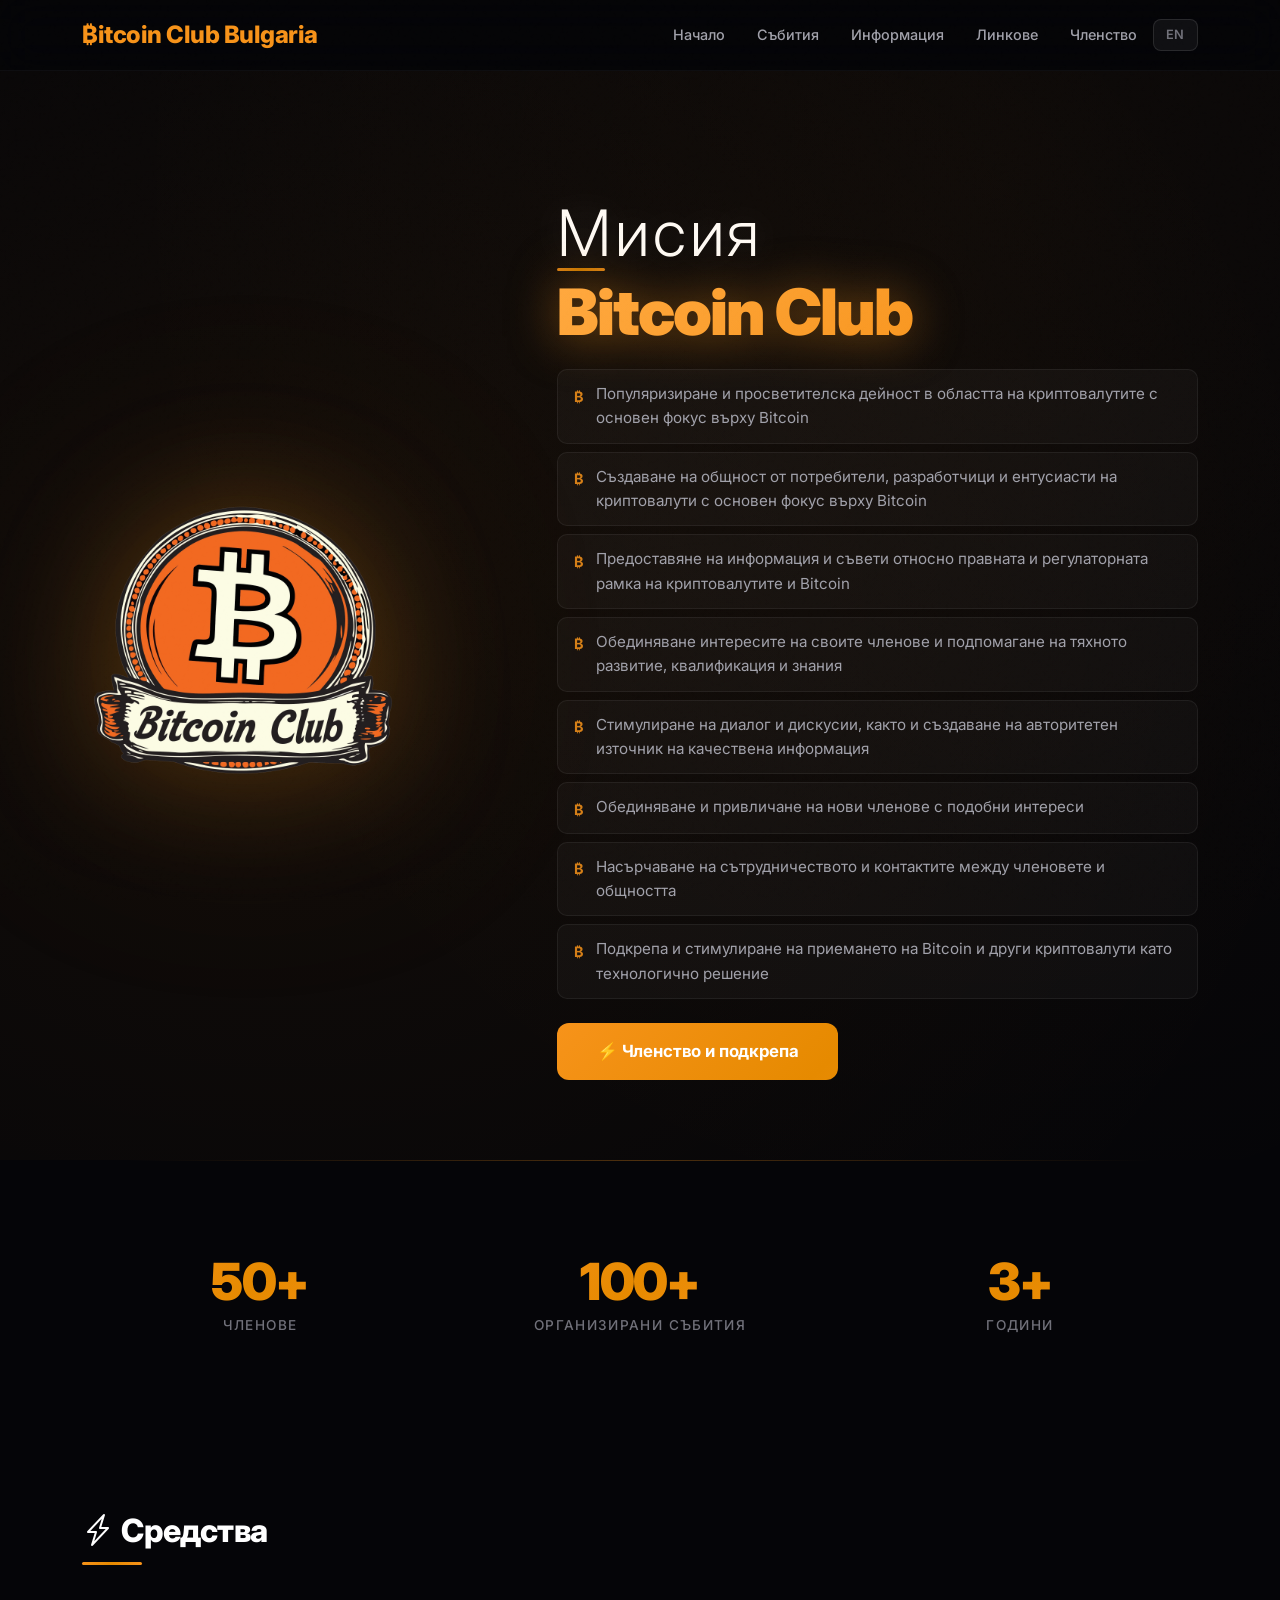
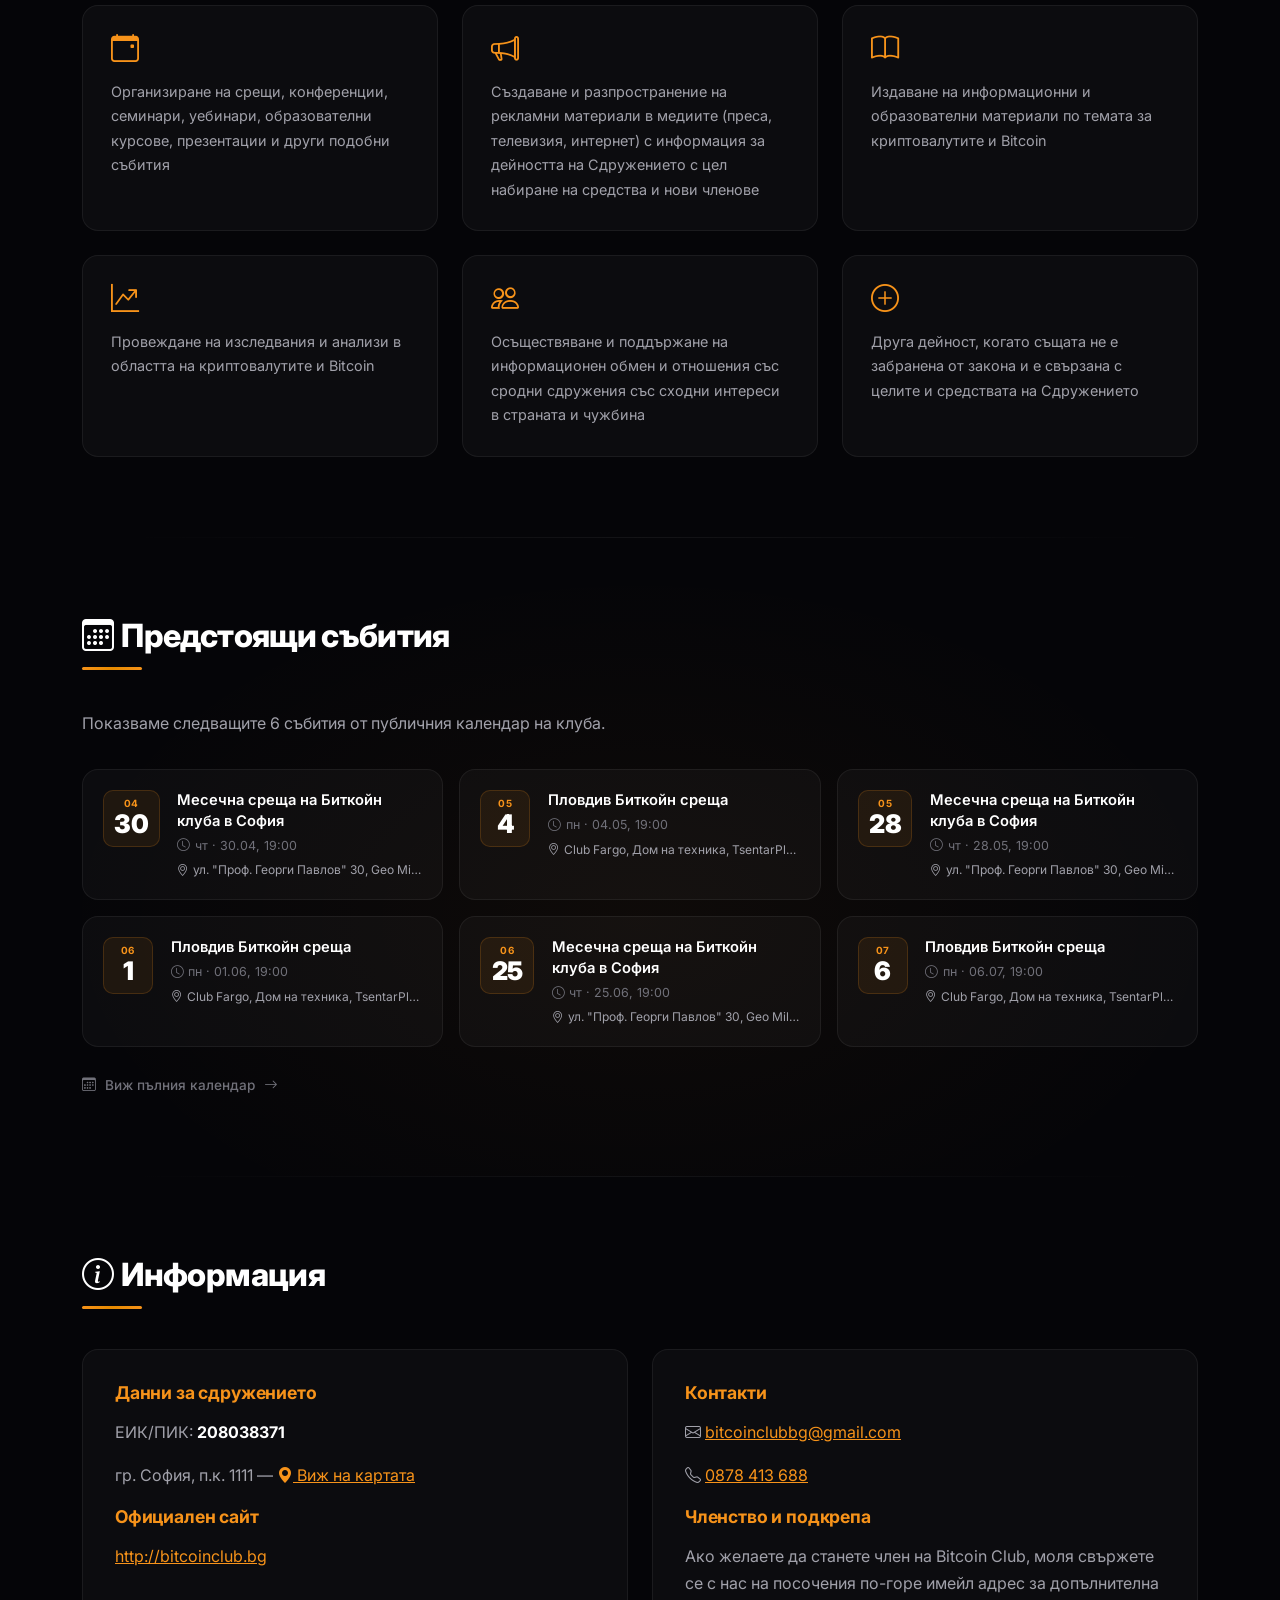
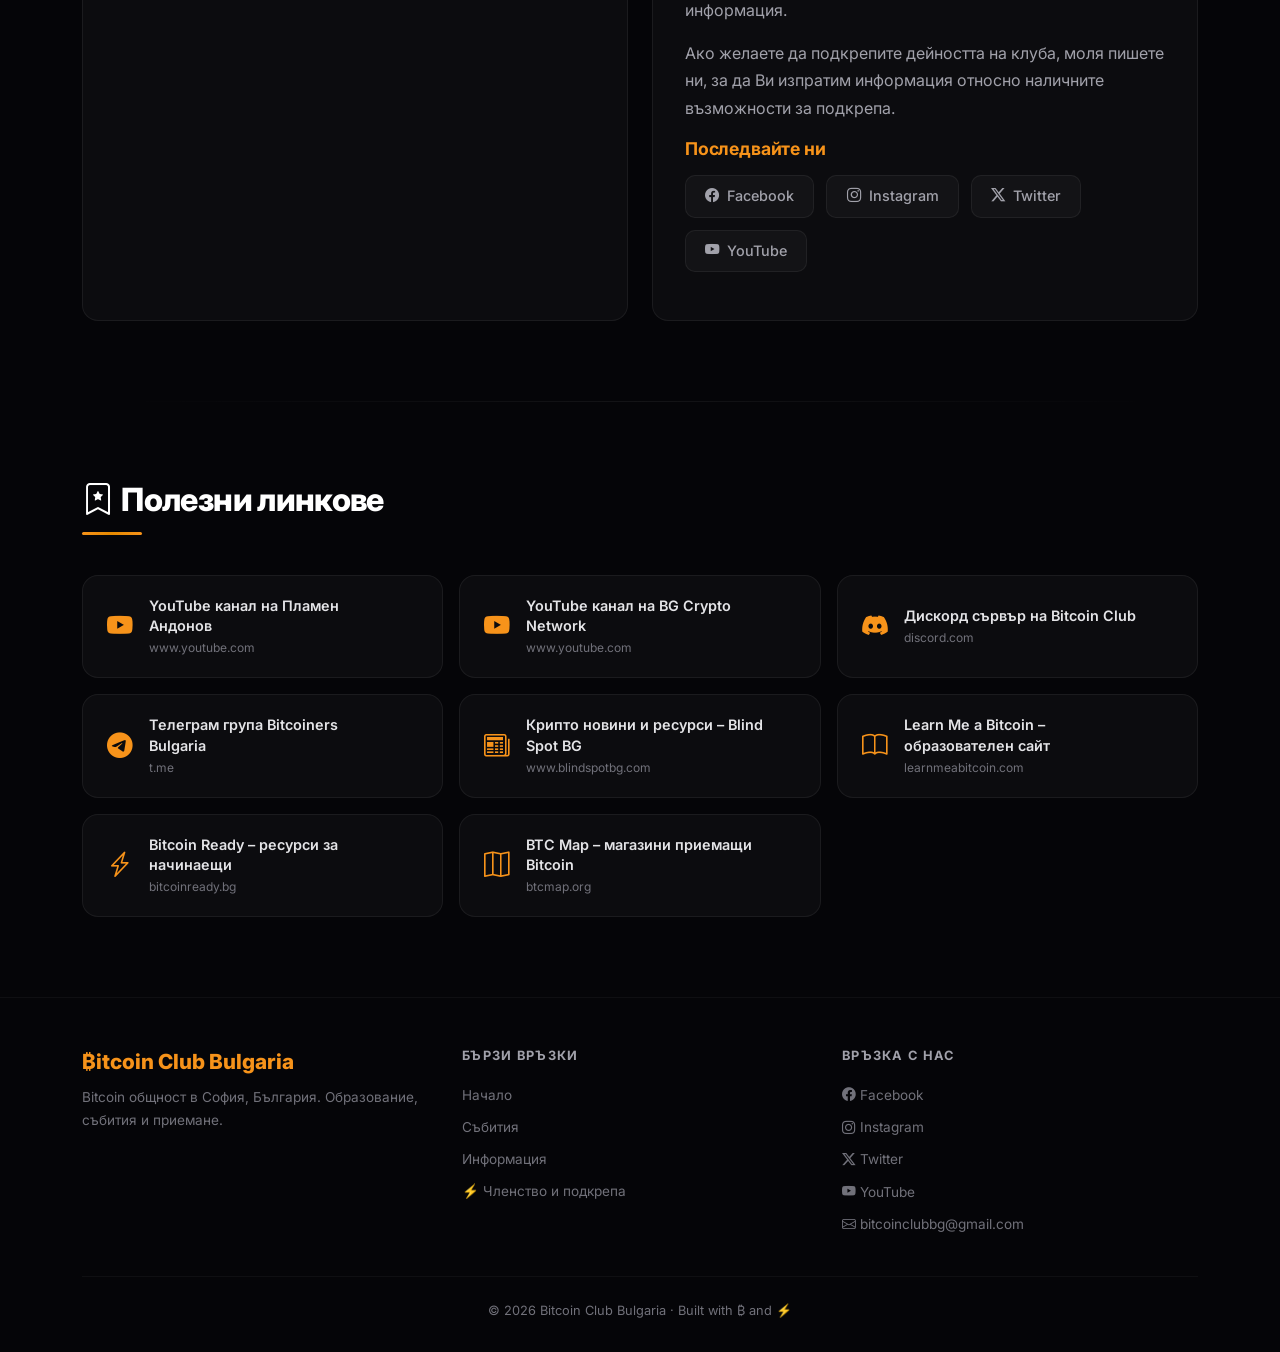
==== commit 8d2e5fb4: "fix: use PNG bitcoin logo on static site" ====
--- a/docs/index.html
+++ b/docs/index.html
@@ -934,7 +934,7 @@
     <div class="container">
         <div class="row align-items-center">
             <div class="col-12 col-md-5 text-center text-md-start mb-4 mb-md-0">
-                <img src="./assets/bitcoin-logo.svg" class="bc-hero-img img-fluid" alt="Bitcoin Club logo" />
+                <img src="./assets/btclogo.png" class="bc-hero-img img-fluid" alt="Bitcoin Club logo" />
             </div>
             <div class="col-12 col-md-7">
                 <h1>
